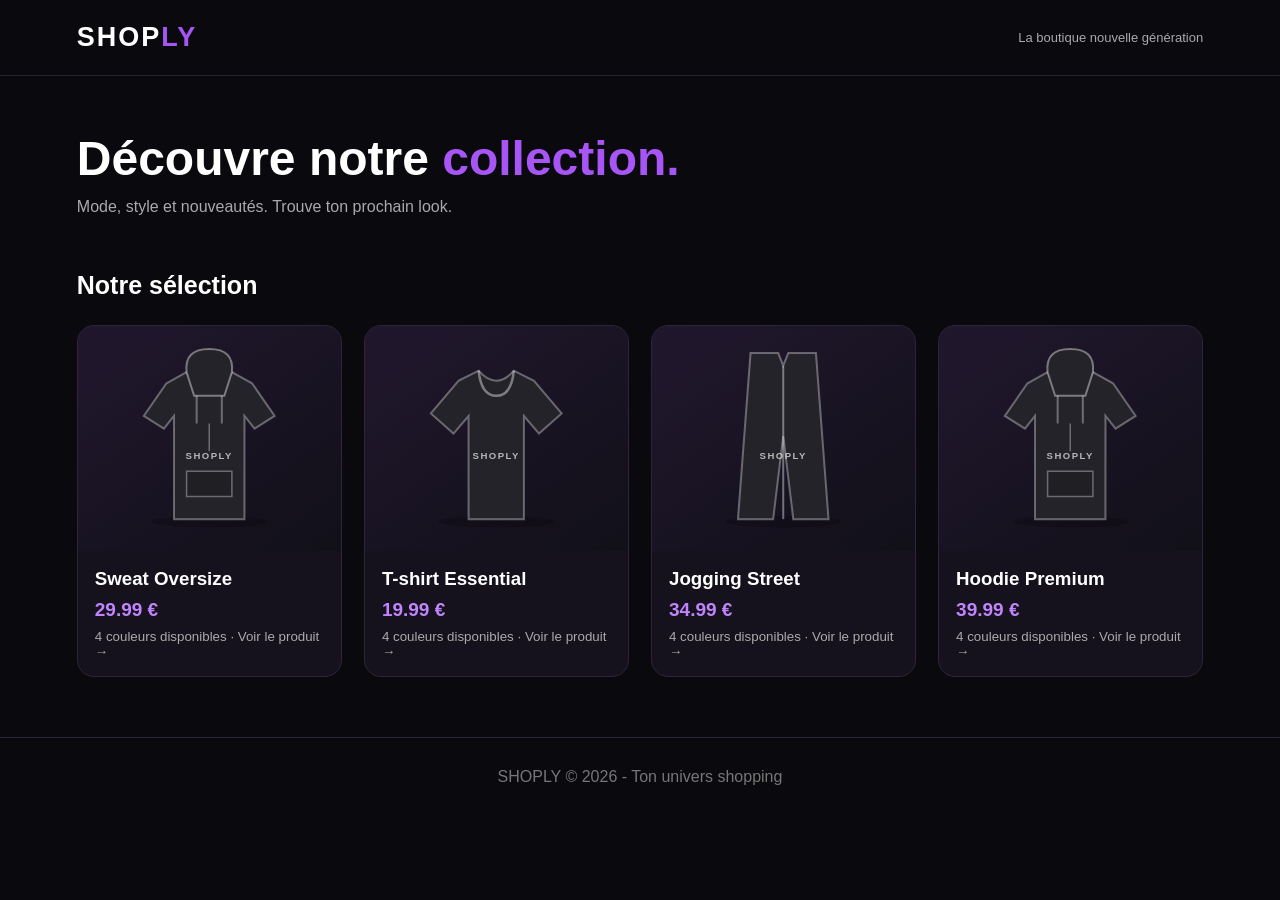
==== index.html @ f730d779 "Update website branding and layout" ====
<!DOCTYPE html>
<html lang="fr">
<head>
<meta charset="UTF-8">
<meta name="viewport" content="width=device-width, initial-scale=1.0">
<title>SHOPLY - Boutique</title>

<style>
*{box-sizing:border-box;margin:0;padding:0}

body{
  background:#09090e;
  color:white;
  font-family:Arial,sans-serif;
}

header{
  padding:22px 6%;
  display:flex;
  justify-content:space-between;
  align-items:center;
  border-bottom:1px solid #292333;
  position:sticky;
  top:0;
  background:#09090eee;
  z-index:5;
}

.logo{
  font-size:27px;
  font-weight:900;
  letter-spacing:2px;
}

.logo span{color:#a855f7}

header p{color:#aaa;font-size:13px}

.hero{
  padding:55px 6% 35px;
}

.hero h1{
  font-size:clamp(30px,5vw,48px);
  margin-bottom:12px;
}

.hero h1 span{color:#a855f7}

.hero p{color:#aaa}

.section{
  padding:20px 6% 60px;
}

.section h2{
  margin-bottom:25px;
  font-size:25px;
}

.products{
  display:grid;
  grid-template-columns:repeat(auto-fit,minmax(210px,1fr));
  gap:22px;
}

.product{
  background:#15121d;
  border:1px solid #30243d;
  border-radius:17px;
  overflow:hidden;
  cursor:pointer;
  transition:.25s;
}

.product:hover{
  transform:translateY(-5px);
  border-color:#a855f7;
}

.product-art{
  height:225px;
  display:flex;
  align-items:center;
  justify-content:center;
  background:linear-gradient(145deg,#21172d,#111019);
}

.product-art svg{
  width:80%;
  height:85%;
}

.product-info{padding:17px}

.product-info h3{margin-bottom:9px}

.price{
  color:#c084fc;
  font-weight:bold;
  font-size:19px;
}

.product-info small{
  display:block;
  color:#aaa;
  margin-top:8px;
}

/* FICHE PRODUIT */

.modal{
  display:none;
  position:fixed;
  inset:0;
  background:#000d;
  z-index:10;
  padding:20px;
  overflow-y:auto;
}

.modal.show{
  display:flex;
  justify-content:center;
  align-items:center;
}

.modal-content{
  background:#15121d;
  border:1px solid #553078;
  border-radius:20px;
  max-width:850px;
  width:100%;
  padding:25px;
  position:relative;
}

.close{
  position:absolute;
  top:15px;
  right:18px;
  background:#30243d;
  color:white;
  border:0;
  border-radius:50%;
  width:36px;
  height:36px;
  font-size:22px;
  cursor:pointer;
}

.details{
  display:grid;
  grid-template-columns:1fr 1fr;
  gap:30px;
  align-items:center;
}

.detail-art{
  min-height:330px;
  display:flex;
  justify-content:center;
  align-items:center;
  background:linear-gradient(145deg,#281b39,#100e16);
  border-radius:15px;
}

.detail-art svg{
  width:90%;
  height:320px;
}

.detail-text h2{
  font-size:28px;
  margin-bottom:12px;
}

.detail-price{
  color:#c084fc;
  font-size:25px;
  font-weight:bold;
  margin:15px 0;
}

.description{
  color:#bbb;
  line-height:1.7;
  font-size:14px;
}

.choice-title{
  margin:23px 0 12px;
  font-weight:bold;
}

.colors{
  display:flex;
  gap:12px;
  flex-wrap:wrap;
}

.color-btn{
  width:36px;
  height:36px;
  border-radius:50%;
  border:3px solid #444;
  cursor:pointer;
}

.color-btn.active{
  outline:2px solid #c084fc;
  outline-offset:3px;
}

.color-name{
  color:#c084fc;
  font-size:13px;
  margin-top:10px;
}

.sizes{
  display:flex;
  gap:9px;
  flex-wrap:wrap;
}

.size-btn{
  padding:10px 15px;
  background:#25202f;
  border:1px solid #494052;
  color:white;
  border-radius:8px;
  cursor:pointer;
}

.size-btn.active{
  background:#7627b6;
  border-color:#c084fc;
}

.add{
  width:100%;
  padding:15px;
  margin-top:25px;
  border:0;
  border-radius:10px;
  background:#9333ea;
  color:white;
  font-weight:bold;
  font-size:15px;
  cursor:pointer;
}

.add:hover{background:#a855f7}

footer{
  text-align:center;
  padding:30px;
  color:#777;
  border-top:1px solid #292333;
}

@media(max-width:650px){
  .details{grid-template-columns:1fr}
  .detail-art{min-height:260px}
  .detail-art svg{height:250px}
  .modal-content{padding:17px}
}
</style>
</head>

<body>

<header>
  <div class="logo">SHOP<span>LY</span></div>
  <p>La boutique nouvelle génération</p>
</header>

<section class="hero">
  <h1>Découvre notre <span>collection.</span></h1>
  <p>Mode, style et nouveautés. Trouve ton prochain look.</p>
</section>

<section class="section">
  <h2>Notre sélection</h2>
  <div class="products" id="products"></div>
</section>

<div class="modal" id="modal" onclick="outsideClose(event)">
  <div class="modal-content">
    <button class="close" onclick="closeProduct()">×</button>

    <div class="details">
      <div class="detail-art" id="detailArt"></div>

      <div class="detail-text">
        <h2 id="detailName"></h2>
        <div class="detail-price" id="detailPrice"></div>
        <p class="description" id="detailDescription"></p>

        <div class="choice-title">Choisis ta couleur</div>
        <div class="colors" id="colorChoices"></div>
        <div class="color-name" id="colorName"></div>

        <div class="choice-title">Choisis ta taille</div>
        <div class="sizes" id="sizeChoices"></div>

        <button class="add" onclick="addToCart()">
          Ajouter au panier
        </button>
        <p id="message" style="color:#c084fc;margin-top:12px;font-size:13px"></p>
      </div>
    </div>
  </div>
</div>

<footer>
  SHOPLY © 2026 - Ton univers shopping
</footer>

<script>
const productsData = [
 {
  id:1,
  name:"Sweat Oversize",
  price:29.99,
  type:"hoodie",
  description:"Un sweat oversize au style streetwear. Matière douce, coupe ample et poche kangourou. Idéal pour un look confortable au quotidien.",
  colors:[
   {name:"Noir",hex:"#242329"},
   {name:"Blanc",hex:"#eee9e5"},
   {name:"Violet",hex:"#8438bd"},
   {name:"Gris",hex:"#85858c"}
  ]
 },
 {
  id:2,
  name:"T-shirt Essential",
  price:19.99,
  type:"shirt",
  description:"Un t-shirt essentiel avec une coupe moderne. Facile à associer avec tes tenues préférées.",
  colors:[
   {name:"Noir",hex:"#242329"},
   {name:"Blanc",hex:"#eee9e5"},
   {name:"Violet",hex:"#8438bd"},
   {name:"Vert",hex:"#4d8060"}
  ]
 },
 {
  id:3,
  name:"Jogging Street",
  price:34.99,
  type:"pants",
  description:"Un jogging confortable avec une coupe moderne. Parfait pour compléter un ensemble streetwear.",
  colors:[
   {name:"Noir",hex:"#242329"},
   {name:"Gris",hex:"#85858c"},
   {name:"Beige",hex:"#c5aa87"},
   {name:"Violet",hex:"#8438bd"}
  ]
 },
 {
  id:4,
  name:"Hoodie Premium",
  price:39.99,
  type:"hoodie",
  description:"Un hoodie premium au design minimaliste. Une pièce polyvalente pour un style moderne.",
  colors:[
   {name:"Noir",hex:"#242329"},
   {name:"Blanc",hex:"#eee9e5"},
   {name:"Bleu",hex:"#405c9c"},
   {name:"Bordeaux",hex:"#792d46"}
  ]
 }
];

let currentProduct = null;
let currentColor = 0;
let currentSize = "";
let cart = [];

function garment(type,color){
 let shape = "";

 if(type==="hoodie"){
  shape = `
   <path d="M115 80 L155 58 Q180 95 200 95 Q220 95 245 58 L285 80 L330 145 L290 170 L270 145 L270 350 L130 350 L130 145 L110 170 L70 145 Z"
   fill="${color}" stroke="#ffffff55" stroke-width="4"/>
   <path d="M155 58 Q150 12 200 12 Q250 12 245 58 L230 105 L170 105 Z"
   fill="${color}" stroke="#ffffff66" stroke-width="4"/>
   <path d="M175 105 L175 160 M225 105 L225 160" stroke="#ffffff55" stroke-width="4"/>
   <path d="M155 255 L245 255 L245 305 L155 305 Z" fill="#00000020" stroke="#ffffff55" stroke-width="3"/>
   <path d="M200 160 L200 215" stroke="#ffffff55" stroke-width="3"/>
  `;
 }else if(type==="shirt"){
  shape = `
   <path d="M125 75 L165 55 Q200 95 235 55 L275 75 L330 140 L285 180 L255 145 L255 350 L145 350 L145 145 L115 180 L70 140 Z"
   fill="${color}" stroke="#ffffff55" stroke-width="4"/>
   <path d="M165 55 Q170 105 200 105 Q230 105 235 55" fill="none" stroke="#ffffff66" stroke-width="5"/>
  `;
 }else{
  shape = `
   <path d="M135 20 L190 20 L200 45 L210 20 L265 20 L290 350 L220 350 L200 185 L180 350 L110 350 Z"
   fill="${color}" stroke="#ffffff55" stroke-width="4"/>
   <path d="M200 45 L200 350" stroke="#ffffff66" stroke-width="4"/>
  `;
 }

 return `
 <svg viewBox="0 0 400 380" xmlns="http://www.w3.org/2000/svg">
  <ellipse cx="200" cy="355" rx="115" ry="12" fill="#00000035"/>
  ${shape}
  <text x="200" y="230" text-anchor="middle"
   fill="#ffffffaa" font-size="19" font-weight="bold"
   letter-spacing="3">SHOPLY</text>
 </svg>`;
}

function renderProducts(){
 const container = document.getElementById("products");

 container.innerHTML = productsData.map(p=>`
  <div class="product" onclick="openProduct(${p.id})">
   <div class="product-art">
    ${garment(p.type,p.colors[0].hex)}
   </div>
   <div class="product-info">
    <h3>${p.name}</h3>
    <div class="price">${p.price.toFixed(2)} €</div>
    <small>${p.colors.length} couleurs disponibles · Voir le produit →</small>
   </div>
  </div>
 `).join("");
}

function openProduct(id){
 currentProduct = productsData.find(p=>p.id===id);
 currentColor = 0;
 currentSize = "";

 document.getElementById("modal").classList.add("show");
 document.getElementById("detailName").textContent=currentProduct.name;
 document.getElementById("detailPrice").textContent=currentProduct.price.toFixed(2)+" €";
 document.getElementById("detailDescription").textContent=currentProduct.description;
 document.getElementById("message").textContent="";

 renderColors();
 renderSizes();
 updateProductImage();
}

function renderColors(){
 const container=document.getElementById("colorChoices");

 container.innerHTML=currentProduct.colors.map((c,i)=>`
  <button
   class="color-btn ${i===currentColor?'active':''}"
   style="background:${c.hex}"
   title="${c.name}"
   aria-label="${c.name}"
   onclick="selectColor(${i})">
  </button>
 `).join("");

 document.getElementById("colorName").textContent=
 "Couleur sélectionnée : "+currentProduct.colors[currentColor].name;
}

function selectColor(index){
 currentColor=index;
 renderColors();
 updateProductImage();
}

function updateProductImage(){
 const color=currentProduct.colors[currentColor];
 document.getElementById("detailArt").innerHTML=
 garment(currentProduct.type,color.hex);
}

function renderSizes(){
 const sizes=["XS","S","M","L","XL"];

 document.getElementById("sizeChoices").innerHTML=
 sizes.map(s=>`
  <button class="size-btn ${currentSize===s?'active':''}"
   onclick="selectSize('${s}')">${s}</button>
 `).join("");
}

function selectSize(size){
 currentSize=size;
 renderSizes();
}

function addToCart(){
 if(!currentSize){
  document.getElementById("message").textContent=
  "Choisis une taille avant de continuer.";
  return;
 }

 const color=currentProduct.colors[currentColor];

 cart.push({
  name:currentProduct.name,
  color:color.name,
  size:currentSize,
  price:currentProduct.price
 });

 document.getElementById("message").textContent=
 "✓ Produit ajouté au panier !";
}

function closeProduct(){
 document.getElementById("modal").classList.remove("show");
}

function outsideClose(event){
 if(event.target.id==="modal") closeProduct();
}

renderProducts();
</script>

</body>
 </html>
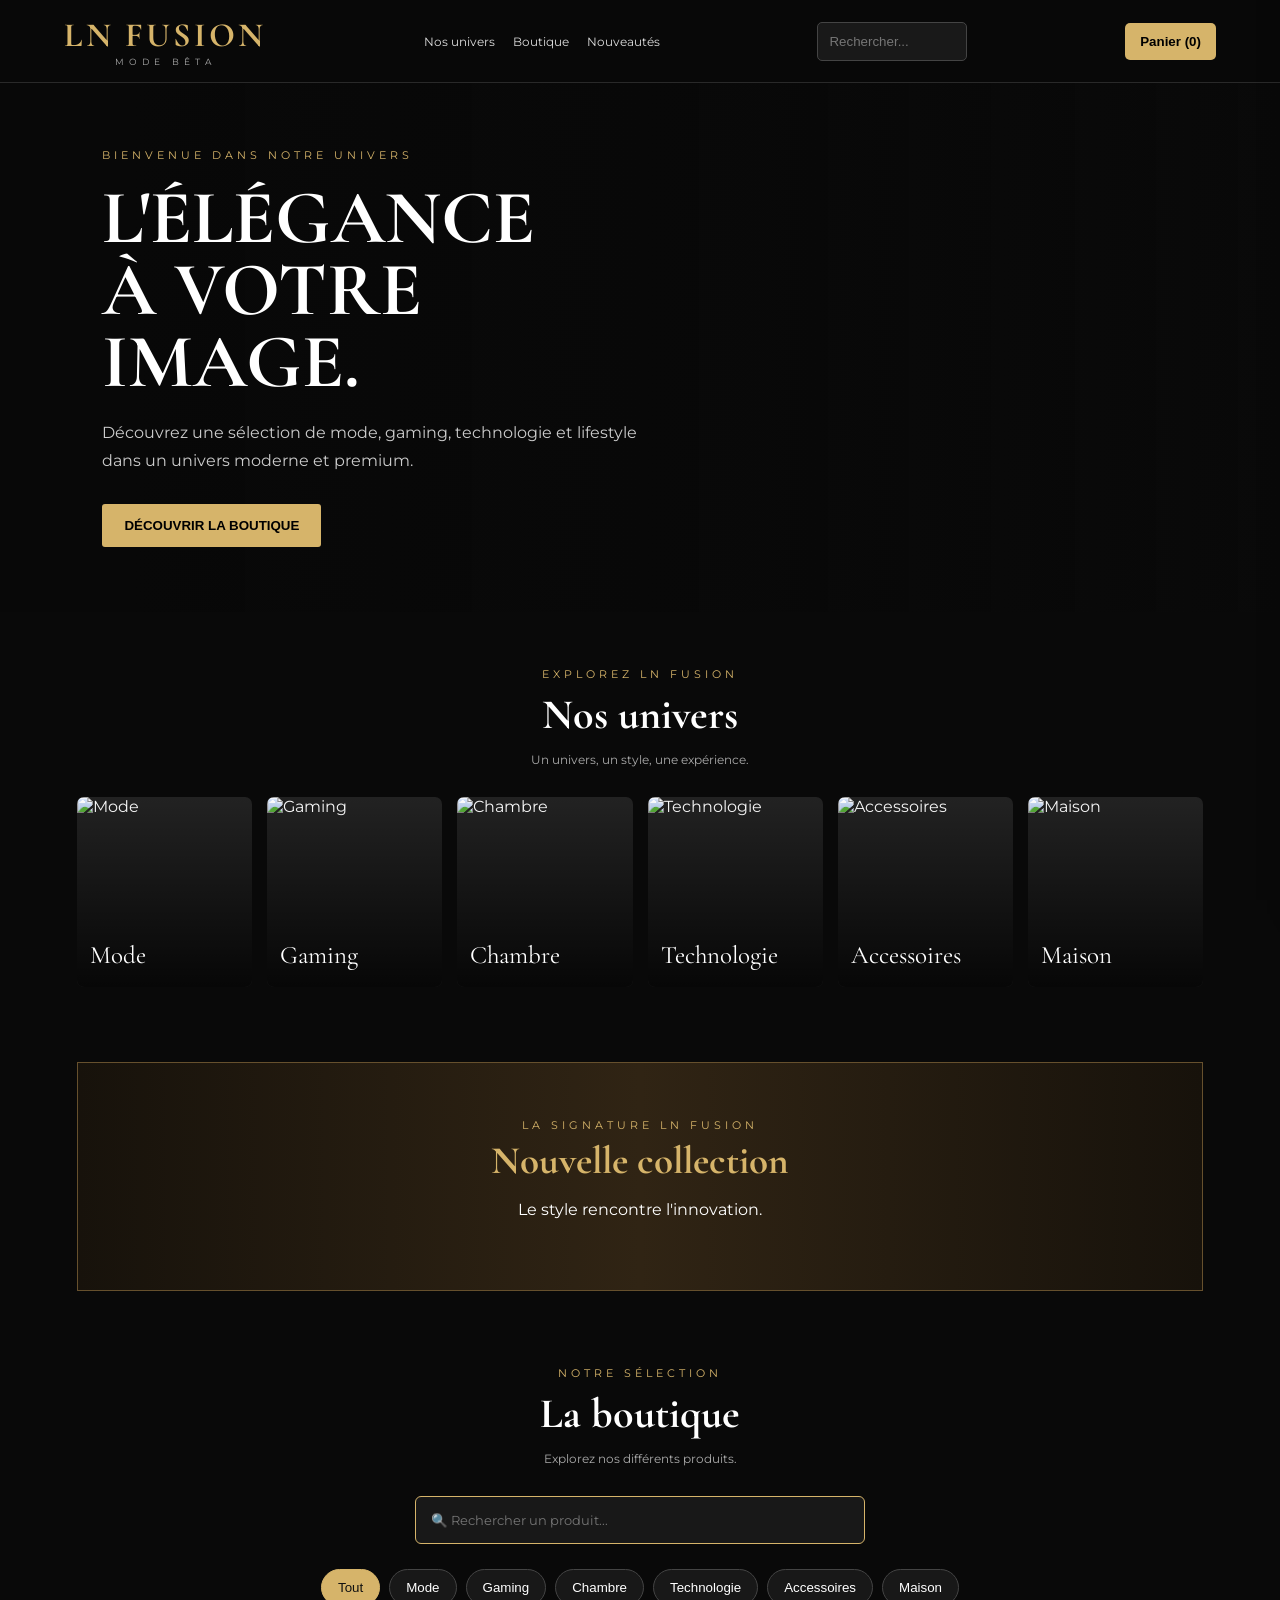
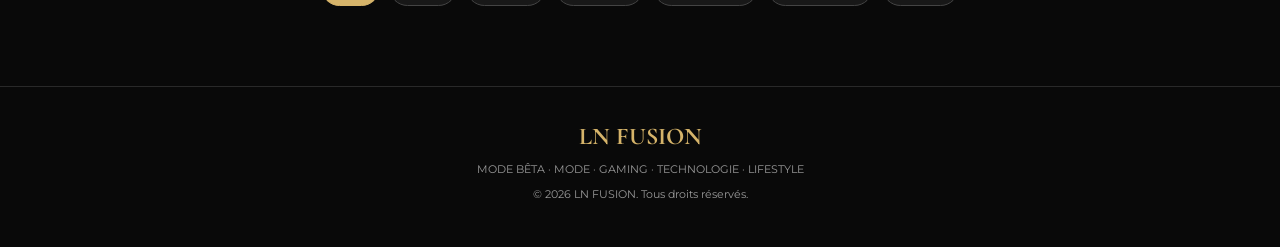
==== commit 46951cba: "Update print statement to say 'Goodbye World'" ====
--- a/index.html
+++ b/index.html
@@ -4,527 +4,330 @@
 <head>
 <meta charset="UTF-8">
 <meta name="viewport" content="width=device-width, initial-scale=1.0">
-<title>SHOPLY - Boutique</title>
+<title>LN FUSION - Boutique Premium | Mode Bêta</title>
+<meta name="description" content="Bienvenue chez LN FUSION : mode, gaming, chambre, technologie, accessoires et maison.">
+<meta name="robots" content="index, follow">
+<meta name="google-site-verification" content="BV1NrTkMnt08DCetxSuEl1_acOVwHcfGlSxnxOlBq-U">
+<link rel="canonical" href="https://lnfusion176.github.io/lnfusion-shop.github.io/">
+<link rel="sitemap" type="application/xml" href="https://lnfusion176.github.io/lnfusion-shop.github.io/sitemap.xml">
+<link href="https://fonts.googleapis.com/css2?family=Cormorant+Garamond:wght@500;600;700&family=Montserrat:wght@400;500;600;700&display=swap" rel="stylesheet">
 
 <style>
-*{box-sizing:border-box;margin:0;padding:0}
-
-body{
-  background:#09090e;
-  color:white;
-  font-family:Arial,sans-serif;
-}
-
-header{
-  padding:22px 6%;
-  display:flex;
-  justify-content:space-between;
-  align-items:center;
-  border-bottom:1px solid #292333;
-  position:sticky;
-  top:0;
-  background:#09090eee;
-  z-index:5;
-}
-
-.logo{
-  font-size:27px;
-  font-weight:900;
-  letter-spacing:2px;
-}
-
-.logo span{color:#a855f7}
-
-header p{color:#aaa;font-size:13px}
-
-.hero{
-  padding:55px 6% 35px;
-}
-
-.hero h1{
-  font-size:clamp(30px,5vw,48px);
-  margin-bottom:12px;
-}
-
-.hero h1 span{color:#a855f7}
-
-.hero p{color:#aaa}
-
-.section{
-  padding:20px 6% 60px;
-}
-
-.section h2{
-  margin-bottom:25px;
-  font-size:25px;
-}
-
-.products{
-  display:grid;
-  grid-template-columns:repeat(auto-fit,minmax(210px,1fr));
-  gap:22px;
-}
-
-.product{
-  background:#15121d;
-  border:1px solid #30243d;
-  border-radius:17px;
-  overflow:hidden;
-  cursor:pointer;
-  transition:.25s;
-}
-
-.product:hover{
-  transform:translateY(-5px);
-  border-color:#a855f7;
-}
-
-.product-art{
-  height:225px;
-  display:flex;
-  align-items:center;
-  justify-content:center;
-  background:linear-gradient(145deg,#21172d,#111019);
-}
-
-.product-art svg{
-  width:80%;
-  height:85%;
-}
-
-.product-info{padding:17px}
-
-.product-info h3{margin-bottom:9px}
-
-.price{
-  color:#c084fc;
-  font-weight:bold;
-  font-size:19px;
-}
-
-.product-info small{
-  display:block;
-  color:#aaa;
-  margin-top:8px;
-}
+:root{--gold:#d6b46a;--bg:#090909;--panel:#151515;--muted:#aaa}
+*{box-sizing:border-box}
+html{scroll-behavior:smooth}
+body{margin:0;background:var(--bg);color:#fff;font-family:Montserrat,Arial,sans-serif}
+header{position:sticky;top:0;z-index:10;background:#090909ed;border-bottom:1px solid #292929;padding:15px 5%;display:flex;align-items:center;justify-content:space-between;gap:15px;flex-wrap:wrap}
+.logo{font-family:'Cormorant Garamond',serif;font-size:34px;font-weight:700;letter-spacing:3px;color:var(--gold)}
+.logo small{display:block;font:9px Montserrat;letter-spacing:5px;color:#aaa;text-align:center}
+nav{display:flex;gap:18px;flex-wrap:wrap}
+nav a{color:#ddd;text-decoration:none;font-size:12px}
+nav a:hover{color:var(--gold)}
+.search-top{background:#191919;border:1px solid #444;color:white;padding:11px;border-radius:5px;width:150px}
+.cart{background:var(--gold);border:0;padding:11px 15px;border-radius:5px;font-weight:bold;cursor:pointer}
+.hero{min-height:410px;display:flex;align-items:center;padding:65px 8%;background:linear-gradient(90deg,#080808 10%,#080808b0 60%,transparent),url('https://images.unsplash.com/photo-1441986300917-64674bd600d8?w=1500') center/cover}
+.hero-content{max-width:550px}
+.eyebrow{color:var(--gold);letter-spacing:4px;font-size:11px}
+h1,h2{font-family:'Cormorant Garamond',serif}
+h1{font-size:clamp(45px,7vw,76px);line-height:.95;margin:20px 0}
+.hero p{color:#ccc;line-height:1.8}
+.gold-btn{background:var(--gold);border:0;padding:14px 22px;font-weight:bold;border-radius:3px;margin-top:12px;cursor:pointer}
+section{padding:55px 6%}
+.section-head{text-align:center;margin-bottom:30px}
+.section-head h2{font-size:42px;margin:8px}
+.section-head p{font-size:12px;color:var(--muted)}
+.universes{display:grid;grid-template-columns:repeat(auto-fit,minmax(155px,1fr));gap:15px}
+.universe{height:190px;position:relative;overflow:hidden;border-radius:7px;text-decoration:none;color:white;background:#222}
+.universe img{width:100%;height:100%;object-fit:cover;transition:.4s}
+.universe:hover img{transform:scale(1.08)}
+.universe:after{content:"";position:absolute;inset:0;background:linear-gradient(transparent,#000c)}
+.universe span{position:absolute;z-index:1;bottom:17px;left:13px;font-family:'Cormorant Garamond';font-size:25px}
+.banner{margin:20px 6%;padding:55px 25px;text-align:center;background:linear-gradient(90deg,#17120b,#302414,#17120b);border:1px solid #66502d}
+.banner h2{font-size:39px;color:var(--gold);margin:5px}
+.filters{display:flex;justify-content:center;gap:9px;flex-wrap:wrap;margin-bottom:25px}
+.filters button{background:#181818;color:white;border:1px solid #444;padding:10px 16px;border-radius:30px;cursor:pointer}
+.filters button.active,.filters button:hover{background:var(--gold);color:#111;border-color:var(--gold)}
+.shop-search{width:100%;max-width:450px;padding:15px;background:#181818;color:white;border:1px solid var(--gold);border-radius:6px;margin:20px auto 25px;display:block;font-family:Montserrat}
+.products{display:grid;grid-template-columns:repeat(auto-fit,minmax(190px,1fr));gap:19px}
+.product{background:var(--panel);border:1px solid #282828;border-radius:7px;overflow:hidden;transition:.2s}
+.product:hover{transform:translateY(-4px);border-color:var(--gold)}
+.product img{width:100%;height:220px;object-fit:cover;background:#222}
+.product-info{padding:14px}
+.product-info small{color:var(--gold);font-size:10px;letter-spacing:1px}
+.product-info h3{font-size:14px;margin:9px 0}
+.price{color:var(--gold);font-weight:bold;font-size:17px}
+.add{width:100%;background:#242424;border:1px solid #555;color:white;padding:11px;margin-top:12px;border-radius:4px;cursor:pointer}
+.add:hover{background:var(--gold);color:#111}
+.mode-product{cursor:pointer}
+.mode-product .product-info:after{content:"Voir le produit et les couleurs →";display:block;color:var(--gold);font-size:11px;margin-top:12px}
+footer{text-align:center;padding:35px 15px;border-top:1px solid #292929;color:#999;font-size:11px}
+footer strong{color:var(--gold);font-family:'Cormorant Garamond';font-size:24px}
+#cart-panel{position:fixed;right:0;top:0;height:100%;width:min(360px,90%);background:#111;z-index:30;padding:25px;box-shadow:0 0 40px #000;transform:translateX(110%);transition:.3s;overflow:auto}
+#cart-panel.open{transform:translateX(0)}
+#cart-panel button{padding:9px;background:var(--gold);border:0;border-radius:4px;cursor:pointer}
+.cart-line{padding:12px 0;border-bottom:1px solid #333;font-size:13px}
 
 /* FICHE PRODUIT */
-
-.modal{
-  display:none;
-  position:fixed;
-  inset:0;
-  background:#000d;
-  z-index:10;
-  padding:20px;
-  overflow-y:auto;
-}
-
-.modal.show{
-  display:flex;
-  justify-content:center;
-  align-items:center;
-}
-
-.modal-content{
-  background:#15121d;
-  border:1px solid #553078;
-  border-radius:20px;
-  max-width:850px;
-  width:100%;
-  padding:25px;
-  position:relative;
-}
-
-.close{
-  position:absolute;
-  top:15px;
-  right:18px;
-  background:#30243d;
-  color:white;
-  border:0;
-  border-radius:50%;
-  width:36px;
-  height:36px;
-  font-size:22px;
-  cursor:pointer;
-}
-
-.details{
-  display:grid;
-  grid-template-columns:1fr 1fr;
-  gap:30px;
-  align-items:center;
-}
-
-.detail-art{
-  min-height:330px;
-  display:flex;
-  justify-content:center;
-  align-items:center;
-  background:linear-gradient(145deg,#281b39,#100e16);
-  border-radius:15px;
-}
-
-.detail-art svg{
-  width:90%;
-  height:320px;
-}
-
-.detail-text h2{
-  font-size:28px;
-  margin-bottom:12px;
-}
-
-.detail-price{
-  color:#c084fc;
-  font-size:25px;
-  font-weight:bold;
-  margin:15px 0;
-}
-
-.description{
-  color:#bbb;
-  line-height:1.7;
-  font-size:14px;
-}
-
-.choice-title{
-  margin:23px 0 12px;
-  font-weight:bold;
-}
-
-.colors{
-  display:flex;
-  gap:12px;
-  flex-wrap:wrap;
-}
-
-.color-btn{
-  width:36px;
-  height:36px;
-  border-radius:50%;
-  border:3px solid #444;
-  cursor:pointer;
-}
-
-.color-btn.active{
-  outline:2px solid #c084fc;
-  outline-offset:3px;
-}
-
-.color-name{
-  color:#c084fc;
-  font-size:13px;
-  margin-top:10px;
-}
-
-.sizes{
-  display:flex;
-  gap:9px;
-  flex-wrap:wrap;
-}
-
-.size-btn{
-  padding:10px 15px;
-  background:#25202f;
-  border:1px solid #494052;
-  color:white;
-  border-radius:8px;
-  cursor:pointer;
-}
-
-.size-btn.active{
-  background:#7627b6;
-  border-color:#c084fc;
-}
-
-.add{
-  width:100%;
-  padding:15px;
-  margin-top:25px;
-  border:0;
-  border-radius:10px;
-  background:#9333ea;
-  color:white;
-  font-weight:bold;
-  font-size:15px;
-  cursor:pointer;
-}
-
-.add:hover{background:#a855f7}
-
-footer{
-  text-align:center;
-  padding:30px;
-  color:#777;
-  border-top:1px solid #292333;
-}
-
+#product-modal{display:none;position:fixed;inset:0;z-index:40;background:#000d;padding:18px;overflow-y:auto;align-items:center;justify-content:center}
+#product-modal.open{display:flex}
+.product-modal-box{position:relative;width:min(900px,100%);background:#111;border:1px solid #66502d;border-radius:10px;padding:25px}
+.modal-close{position:absolute;right:15px;top:12px;background:#292929;color:white;border:1px solid #555;border-radius:50%;width:36px;height:36px;font-size:21px;cursor:pointer}
+.modal-grid{display:grid;grid-template-columns:1fr 1fr;gap:28px;align-items:center}
+.modal-photo{width:100%;height:400px;object-fit:cover;border-radius:8px;background:#222}
+.modal-category{color:var(--gold);font-size:10px;letter-spacing:3px}
+.modal-details h2{font-size:37px}
+.modal-price{color:var(--gold);font-size:23px;font-weight:bold}
+.modal-description{color:#bbb;font-size:13px;line-height:1.8}
+.option-title{font-size:12px;font-weight:bold;margin:22px 0 12px}
+.color-options,.size-options{display:flex;gap:12px;flex-wrap:wrap}
+.color-option{width:35px;height:35px;border-radius:50%;border:2px solid #777;cursor:pointer}
+.color-option.selected{outline:2px solid var(--gold);outline-offset:3px}
+.selected-color,.modal-message{color:var(--gold);font-size:12px;margin-top:10px}
+.size-option{background:#222;color:white;border:1px solid #555;padding:10px 14px;cursor:pointer;border-radius:4px}
+.size-option.selected{background:var(--gold);color:#111}
+.modal-add{width:100%;background:var(--gold);color:#111;border:0;padding:14px;margin-top:22px;font-weight:bold;cursor:pointer}
 @media(max-width:650px){
-  .details{grid-template-columns:1fr}
-  .detail-art{min-height:260px}
-  .detail-art svg{height:250px}
-  .modal-content{padding:17px}
+ header{justify-content:center}
+ .hero{min-height:350px;padding:45px 7%}
+ section{padding:40px 5%}
+ .product img{height:190px}
+ .search-top{width:130px}
+ .modal-grid{grid-template-columns:1fr}
+ .modal-photo{height:270px}
+ .product-modal-box{padding:18px}
 }
 </style>
 </head>
 
 <body>
-
 <header>
-  <div class="logo">SHOP<span>LY</span></div>
-  <p>La boutique nouvelle génération</p>
+ <a href="#" style="text-decoration:none">
+  <div class="logo">LN FUSION<small>MODE BÊTA</small></div>
+ </a>
+ <nav>
+  <a href="#univers">Nos univers</a>
+  <a href="#boutique">Boutique</a>
+  <a href="#nouveautes">Nouveautés</a>
+ </nav>
+ <input class="search-top" id="search-top" placeholder="Rechercher..." aria-label="Rechercher un produit">
+ <button class="cart" onclick="toggleCart()">Panier (<span id="count">0</span>)</button>
 </header>
 
-<section class="hero">
-  <h1>Découvre notre <span>collection.</span></h1>
-  <p>Mode, style et nouveautés. Trouve ton prochain look.</p>
+<div class="hero">
+ <div class="hero-content">
+  <div class="eyebrow">BIENVENUE DANS NOTRE UNIVERS</div>
+  <h1>L'ÉLÉGANCE<br>À VOTRE IMAGE.</h1>
+  <p>Découvrez une sélection de mode, gaming, technologie et lifestyle dans un univers moderne et premium.</p>
+  <button class="gold-btn" onclick="document.getElementById('boutique').scrollIntoView({behavior:'smooth'})">DÉCOUVRIR LA BOUTIQUE</button>
+ </div>
+</div>
+
+<section id="univers">
+ <div class="section-head">
+  <div class="eyebrow">EXPLOREZ LN FUSION</div>
+  <h2>Nos univers</h2>
+  <p>Un univers, un style, une expérience.</p>
+ </div>
+ <div class="universes">
+  <a class="universe" href="#boutique" onclick="setFilter('Mode')"><img src="https://images.unsplash.com/photo-1483985988355-763728e1935b?w=500" alt="Mode"><span>Mode</span></a>
+  <a class="universe" href="#boutique" onclick="setFilter('Gaming')"><img src="https://images.unsplash.com/photo-1593305841991-05c297ba4575?w=500" alt="Gaming"><span>Gaming</span></a>
+  <a class="universe" href="#boutique" onclick="setFilter('Chambre')"><img src="https://images.unsplash.com/photo-1616486338812-3dadae4b4ace?w=500" alt="Chambre"><span>Chambre</span></a>
+  <a class="universe" href="#boutique" onclick="setFilter('Technologie')"><img src="https://images.unsplash.com/photo-1498049794561-7780e7231661?w=500" alt="Technologie"><span>Technologie</span></a>
+  <a class="universe" href="#boutique" onclick="setFilter('Accessoires')"><img src="https://images.unsplash.com/photo-1523275335684-37898b6baf30?w=500" alt="Accessoires"><span>Accessoires</span></a>
+  <a class="universe" href="#boutique" onclick="setFilter('Maison')"><img src="https://images.unsplash.com/photo-1600210492486-724fe5c67fb0?w=500" alt="Maison"><span>Maison</span></a>
+ </div>
 </section>
 
-<section class="section">
-  <h2>Notre sélection</h2>
-  <div class="products" id="products"></div>
+<div class="banner" id="nouveautes">
+ <div class="eyebrow">LA SIGNATURE LN FUSION</div>
+ <h2>Nouvelle collection</h2>
+ <p>Le style rencontre l'innovation.</p>
+</div>
+
+<section id="boutique">
+ <div class="section-head">
+  <div class="eyebrow">NOTRE SÉLECTION</div>
+  <h2>La boutique</h2>
+  <p>Explorez nos différents produits.</p>
+ </div>
+ <input class="shop-search" id="search-shop" type="search" placeholder="🔍 Rechercher un produit..." aria-label="Rechercher dans la boutique">
+ <div class="filters" id="filters">
+  <button class="active" onclick="setFilter('Tous',this)">Tout</button>
+  <button onclick="setFilter('Mode',this)">Mode</button>
+  <button onclick="setFilter('Gaming',this)">Gaming</button>
+  <button onclick="setFilter('Chambre',this)">Chambre</button>
+  <button onclick="setFilter('Technologie',this)">Technologie</button>
+  <button onclick="setFilter('Accessoires',this)">Accessoires</button>
+  <button onclick="setFilter('Maison',this)">Maison</button>
+ </div>
+ <div class="products" id="products"></div>
 </section>
 
-<div class="modal" id="modal" onclick="outsideClose(event)">
-  <div class="modal-content">
-    <button class="close" onclick="closeProduct()">×</button>
-
-    <div class="details">
-      <div class="detail-art" id="detailArt"></div>
-
-      <div class="detail-text">
-        <h2 id="detailName"></h2>
-        <div class="detail-price" id="detailPrice"></div>
-        <p class="description" id="detailDescription"></p>
-
-        <div class="choice-title">Choisis ta couleur</div>
-        <div class="colors" id="colorChoices"></div>
-        <div class="color-name" id="colorName"></div>
-
-        <div class="choice-title">Choisis ta taille</div>
-        <div class="sizes" id="sizeChoices"></div>
-
-        <button class="add" onclick="addToCart()">
-          Ajouter au panier
-        </button>
-        <p id="message" style="color:#c084fc;margin-top:12px;font-size:13px"></p>
-      </div>
-    </div>
-  </div>
-</div>
-
-<footer>
-  SHOPLY © 2026 - Ton univers shopping
-</footer>
-
-<script>
-const productsData = [
- {
-  id:1,
-  name:"Sweat Oversize",
-  price:29.99,
-  type:"hoodie",
-  description:"Un sweat oversize au style streetwear. Matière douce, coupe ample et poche kangourou. Idéal pour un look confortable au quotidien.",
-  colors:[
-   {name:"Noir",hex:"#242329"},
-   {name:"Blanc",hex:"#eee9e5"},
-   {name:"Violet",hex:"#8438bd"},
-   {name:"Gris",hex:"#85858c"}
-  ]
- },
- {
-  id:2,
-  name:"T-shirt Essential",
-  price:19.99,
-  type:"shirt",
-  description:"Un t-shirt essentiel avec une coupe moderne. Facile à associer avec tes tenues préférées.",
-  colors:[
-   {name:"Noir",hex:"#242329"},
-   {name:"Blanc",hex:"#eee9e5"},
-   {name:"Violet",hex:"#8438bd"},
-   {name:"Vert",hex:"#4d8060"}
-  ]
- },
- {
-  id:3,
-  name:"Jogging Street",
-  price:34.99,
-  type:"pants",
-  description:"Un jogging confortable avec une coupe moderne. Parfait pour compléter un ensemble streetwear.",
-  colors:[
-   {name:"Noir",hex:"#242329"},
-   {name:"Gris",hex:"#85858c"},
-   {name:"Beige",hex:"#c5aa87"},
-   {name:"Violet",hex:"#8438bd"}
-  ]
- },
- {
-  id:4,
-  name:"Hoodie Premium",
-  price:39.99,
-  type:"hoodie",
-  description:"Un hoodie premium au design minimaliste. Une pièce polyvalente pour un style moderne.",
-  colors:[
-   {name:"Noir",hex:"#242329"},
-   {name:"Blanc",hex:"#eee9e5"},
-   {name:"Bleu",hex:"#405c9c"},
-   {name:"Bordeaux",hex:"#792d46"}
-  ]
- }
-];
-
-let currentProduct = null;
-let currentColor = 0;
-let currentSize = "";
-let cart = [];
-
-function garment(type,color){
- let shape = "";
-
- if(type==="hoodie"){
-  shape = `
-   <path d="M115 80 L155 58 Q180 95 200 95 Q220 95 245 58 L285 80 L330 145 L290 170 L270 145 L270 350 L130 350 L130 145 L110 170 L70 145 Z"
-   fill="${color}" stroke="#ffffff55" stroke-width="4"/>
-   <path d="M155 58 Q150 12 200 12 Q250 12 245 58 L230 105 L170 105 Z"
-   fill="${color}" stroke="#ffffff66" stroke-width="4"/>
-   <path d="M175 105 L175 160 M225 105 L225 160" stroke="#ffffff55" stroke-width="4"/>
-   <path d="M155 255 L245 255 L245 305 L155 305 Z" fill="#00000020" stroke="#ffffff55" stroke-width="3"/>
-   <path d="M200 160 L200 215" stroke="#ffffff55" stroke-width="3"/>
-  `;
- }else if(type==="shirt"){
-  shape = `
-   <path d="M125 75 L165 55 Q200 95 235 55 L275 75 L330 140 L285 180 L255 145 L255 350 L145 350 L145 145 L115 180 L70 140 Z"
-   fill="${color}" stroke="#ffffff55" stroke-width="4"/>
-   <path d="M165 55 Q170 105 200 105 Q230 105 235 55" fill="none" stroke="#ffffff66" stroke-width="5"/>
-  `;
- }else{
-  shape = `
-   <path d="M135 20 L190 20 L200 45 L210 20 L265 20 L290 350 L220 350 L200 185 L180 350 L110 350 Z"
-   fill="${color}" stroke="#ffffff55" stroke-width="4"/>
-   <path d="M200 45 L200 350" stroke="#ffffff66" stroke-width="4"/>
-  `;
- }
-
- return `
- <svg viewBox="0 0 400 380" xmlns="http://www.w3.org/2000/svg">
-  <ellipse cx="200" cy="355" rx="115" ry="12" fill="#00000035"/>
-  ${shape}
-  <text x="200" y="230" text-anchor="middle"
-   fill="#ffffffaa" font-size="19" font-weight="bold"
-   letter-spacing="3">SHOPLY</text>
- </svg>`;
-}
-
-function renderProducts(){
- const container = document.getElementById("products");
-
- container.innerHTML = productsData.map(p=>`
-  <div class="product" onclick="openProduct(${p.id})">
-   <div class="product-art">
-    ${garment(p.type,p.colors[0].hex)}
-   </div>
-   <div class="product-info">
-    <h3>${p.name}</h3>
-    <div class="price">${p.price.toFixed(2)} €</div>
-    <small>${p.colors.length} couleurs disponibles · Voir le produit →</small>
+<!-- FENÊTRE FICHE VÊTEMENT -->
+<div id="product-modal" onclick="closeProductOutside(event)">
+ <div class="product-modal-box">
+  <button class="modal-close" onclick="closeProduct()">×</button>
+  <div class="modal-grid">
+   <div><img class="modal-photo" id="modal-photo" src="" alt="Vêtement"></div>
+   <div class="modal-details">
+    <div class="modal-category">COLLECTION LN FUSION</div>
+    <h2 id="modal-name"></h2>
+    <div class="modal-price" id="modal-price"></div>
+    <p class="modal-description" id="modal-description"></p>
+    <div class="option-title">CHOISIR UNE COULEUR</div>
+    <div class="color-options" id="color-options"></div>
+    <div class="selected-color" id="selected-color"></div>
+    <div class="option-title">CHOISIR UNE TAILLE</div>
+    <div class="size-options" id="size-options"></div>
+    <button class="modal-add" onclick="addClothingToCart()">AJOUTER AU PANIER</button>
+    <div class="modal-message" id="modal-message"></div>
    </div>
   </div>
- `).join("");
-}
-
-function openProduct(id){
- currentProduct = productsData.find(p=>p.id===id);
- currentColor = 0;
- currentSize = "";
-
- document.getElementById("modal").classList.add("show");
- document.getElementById("detailName").textContent=currentProduct.name;
- document.getElementById("detailPrice").textContent=currentProduct.price.toFixed(2)+" €";
- document.getElementById("detailDescription").textContent=currentProduct.description;
- document.getElementById("message").textContent="";
-
- renderColors();
- renderSizes();
- updateProductImage();
-}
-
-function renderColors(){
- const container=document.getElementById("colorChoices");
-
- container.innerHTML=currentProduct.colors.map((c,i)=>`
-  <button
-   class="color-btn ${i===currentColor?'active':''}"
-   style="background:${c.hex}"
-   title="${c.name}"
-   aria-label="${c.name}"
-   onclick="selectColor(${i})">
-  </button>
- `).join("");
-
- document.getElementById("colorName").textContent=
- "Couleur sélectionnée : "+currentProduct.colors[currentColor].name;
-}
-
-function selectColor(index){
- currentColor=index;
- renderColors();
- updateProductImage();
-}
-
-function updateProductImage(){
- const color=currentProduct.colors[currentColor];
- document.getElementById("detailArt").innerHTML=
- garment(currentProduct.type,color.hex);
-}
-
-function renderSizes(){
- const sizes=["XS","S","M","L","XL"];
-
- document.getElementById("sizeChoices").innerHTML=
- sizes.map(s=>`
-  <button class="size-btn ${currentSize===s?'active':''}"
-   onclick="selectSize('${s}')">${s}</button>
- `).join("");
-}
-
-function selectSize(size){
- currentSize=size;
- renderSizes();
-}
-
-function addToCart(){
- if(!currentSize){
-  document.getElementById("message").textContent=
-  "Choisis une taille avant de continuer.";
-  return;
- }
-
- const color=currentProduct.colors[currentColor];
-
- cart.push({
-  name:currentProduct.name,
-  color:color.name,
-  size:currentSize,
-  price:currentProduct.price
+ </div>
+</div>
+
+<div id="cart-panel">
+ <button onclick="toggleCart()">Fermer ✕</button>
+ <h2>Mon panier</h2>
+ <div id="cart-items"></div>
+ <h3>Total : <span id="total">0,00</span> €</h3>
+ <p style="font-size:11px;color:#aaa">Boutique de démonstration : aucune commande ni aucun paiement réel.</p>
+</div>
+
+<footer>
+ <strong>LN FUSION</strong>
+ <p>MODE BÊTA · MODE · GAMING · TECHNOLOGIE · LIFESTYLE</p>
+ <p>© 2026 LN FUSION. Tous droits réservés.</p>
+</footer>
+
+<script>
+const products=[
+["T-shirt LN Fusion","Mode",24.90,"https://images.unsplash.com/photo-1521572163474-6864f9cf17ab?w=600"],
+["Sweat LN Fusion","Mode",44.90,"https://images.unsplash.com/photo-1556821840-3a63f95609a7?w=600"],
+["Veste urbaine","Mode",59.90,"https://images.unsplash.com/photo-1551028719-00167b16eac5?w=600"],
+["Sneakers Street","Mode",69.90,"https://images.unsplash.com/photo-1542291026-7eec264c27ff?w=600"],
+["Hoodie Premium","Mode",49.90,"https://images.unsplash.com/photo-1578681994506-b8f463449011?w=600"],
+["Casquette Fusion","Mode",19.90,"https://images.unsplash.com/photo-1588850561407-ed78c282e89b?w=600"],
+["Pantalon cargo","Mode",39.90,"https://images.unsplash.com/photo-1517438476312-10d79c077509?w=600"],
+["Chemise élégante","Mode",34.90,"https://images.unsplash.com/photo-1598033129183-c4f50c736f10?w=600"],
+["Setup Gaming","Gaming",399,"https://images.unsplash.com/photo-1593305841991-05c297ba4575?w=600"],
+["Clavier mécanique","Gaming",79.90,"https://images.unsplash.com/photo-1587829741301-dc798b83add3?w=600"],
+["Casque gaming","Gaming",59.90,"https://images.unsplash.com/photo-1599669454699-248893623440?w=600"],
+["Manette gaming","Gaming",49.90,"https://images.unsplash.com/photo-1600080972464-8e5f35f63d08?w=600"],
+["Souris gaming","Gaming",34.90,"https://images.unsplash.com/photo-1527814050087-3793815479db?w=600"],
+["Fauteuil gaming","Gaming",189,"https://images.unsplash.com/photo-1598550476439-6847785fcea6?w=600"],
+["Tapis gaming","Gaming",19.90,"https://images.unsplash.com/photo-1612287230202-1ff1d85d1bdf?w=600"],
+["Lampe ambiance","Chambre",29.90,"https://images.unsplash.com/photo-1507473885765-e6ed057f782c?w=600"],
+["Lit moderne","Chambre",499,"https://images.unsplash.com/photo-1505693416388-ac5ce068fe85?w=600"],
+["Décoration murale","Chambre",24.90,"https://images.unsplash.com/photo-1494438639946-1ebd1d20bf85?w=600"],
+["Bureau design","Chambre",159,"https://images.unsplash.com/photo-1497366754035-f200968a6e72?w=600"],
+["Lampe de chevet","Chambre",34.90,"https://images.unsplash.com/photo-1513506003901-1e6a229e2d15?w=600"],
+["Écran HD","Technologie",179,"https://images.unsplash.com/photo-1527443224154-c4a3942d3acf?w=600"],
+["Écouteurs sans fil","Technologie",49.90,"https://images.unsplash.com/photo-1606220945770-b5b6c2c55bf1?w=600"],
+["Tablette","Technologie",229,"https://images.unsplash.com/photo-1544244015-0df4b3ffc6b0?w=600"],
+["Appareil photo","Technologie",299,"https://images.unsplash.com/photo-1516035069371-29a1b244cc32?w=600"],
+["Enceinte Bluetooth","Technologie",39.90,"https://images.unsplash.com/photo-1608043152269-423dbba4e7e1?w=600"],
+["Montre élégante","Accessoires",79.90,"https://images.unsplash.com/photo-1523275335684-37898b6baf30?w=600"],
+["Sac urbain","Accessoires",39.90,"https://images.unsplash.com/photo-1553062407-98eeb64c6a62?w=600"],
+["Lunettes tendance","Accessoires",24.90,"https://images.unsplash.com/photo-1511499767150-a48a237f0083?w=600"],
+["Portefeuille","Accessoires",29.90,"https://images.unsplash.com/photo-1627123424574-724758594e93?w=600"],
+["Sac à dos","Accessoires",44.90,"https://images.unsplash.com/photo-1622560480654-d96214fdc887?w=600"],
+["Canapé moderne","Maison",599,"https://images.unsplash.com/photo-1555041469-a586c61ea9bc?w=600"],
+["Chaise design","Maison",89.90,"https://images.unsplash.com/photo-1503602642458-232111445657?w=600"],
+["Vase décoratif","Maison",19.90,"https://images.unsplash.com/photo-1578500494198-246f612d3b3d?w=600"],
+["Table basse","Maison",129,"https://images.unsplash.com/photo-1499933374294-4584851497cc?w=600"],
+["Miroir design","Maison",59.90,"https://images.unsplash.com/photo-1618221195710-dd6b41faaea6?w=600"]
+];
+
+const clothingDetails={
+"T-shirt LN Fusion":{
+ description:"Un t-shirt au style minimaliste signé LN FUSION. Sa coupe confortable et son design facile à associer en font une pièce idéale pour les tenues du quotidien.",
+ colors:[["Noir","#242424","brightness(.58) grayscale(.8)"],["Blanc","#eee","brightness(1.35) grayscale(.8)"],["Violet","#8438bd","hue-rotate(245deg) saturate(1.35)"],["Gris","#858585","grayscale(1)"]]
+},
+"Sweat LN Fusion":{
+ description:"Un sweat confortable au style streetwear avec une silhouette décontractée.",
+ colors:[["Noir","#242424","brightness(.58) grayscale(.8)"],["Blanc","#eee","brightness(1.35) grayscale(.8)"],["Violet","#8438bd","hue-rotate(245deg) saturate(1.35)"],["Gris","#858585","grayscale(1)"]]
+},
+"Veste urbaine":{
+ description:"Une veste urbaine polyvalente pour compléter un look moderne.",
+ colors:[["Noir","#242424","brightness(.58) grayscale(.8)"],["Beige","#c7ad87","sepia(.55)"],["Kaki","#68734c","hue-rotate(45deg)"],["Gris","#858585","grayscale(1)"]]
+},
+"Sneakers Street":{
+ description:"Des sneakers streetwear pour compléter une tenue décontractée.",
+ colors:[["Noir","#242424","brightness(.58) grayscale(.8)"],["Blanc","#eee","brightness(1.35) grayscale(.8)"],["Violet","#8438bd","hue-rotate(245deg)"],["Rouge","#b52b35","hue-rotate(320deg)"]]
+},
+"Hoodie Premium":{
+ description:"Un hoodie premium au design moderne et minimaliste.",
+ colors:[["Noir","#242424","brightness(.58) grayscale(.8)"],["Blanc","#eee","brightness(1.35) grayscale(.8)"],["Violet","#8438bd","hue-rotate(245deg)"],["Gris","#858585","grayscale(1)"]]
+},
+"Casquette Fusion":{
+ description:"Une casquette urbaine pour apporter une touche finale à ta tenue.",
+ colors:[["Noir","#242424","brightness(.58) grayscale(.8)"],["Blanc","#eee","brightness(1.35) grayscale(.8)"],["Violet","#8438bd","hue-rotate(245deg)"],["Bleu marine","#263b68","hue-rotate(185deg)"]]
+},
+"Pantalon cargo":{
+ description:"Un pantalon cargo au style streetwear et à la coupe décontractée.",
+ colors:[["Noir","#242424","brightness(.58) grayscale(.8)"],["Beige","#c7ad87","sepia(.55)"],["Kaki","#68734c","hue-rotate(45deg)"],["Gris","#858585","grayscale(1)"]]
+},
+"Chemise élégante":{
+ description:"Une chemise polyvalente pour composer une tenue élégante ou décontractée.",
+ colors:[["Blanc","#eee","brightness(1.35) grayscale(.8)"],["Noir","#242424","brightness(.58) grayscale(.8)"],["Bleu ciel","#779ac4","hue-rotate(185deg)"],["Beige","#c7ad87","sepia(.55)"]]
+}
+};
+
+let filter='Tous';
+let cart=[];
+let activeClothing=null;
+let selectedColor=0;
+let selectedSize='';
+
+const money=n=>n.toFixed(2).replace('.',',');
+
+function render(){
+ const query=document.getElementById('search-shop').value.trim().toLowerCase();
+ const list=products.map((p,index)=>({p,index})).filter(({p})=>
+  (filter==='Tous'||p[1]===filter)&&p[0].toLowerCase().includes(query)
+ );
+ document.getElementById('products').innerHTML=list.map(({p,index})=>{
+  const isClothing=p[1]==='Mode';
+  return `
+  <article class="product ${isClothing?'mode-product':''}"
+   ${isClothing?`onclick="openProduct(${index})"`:''}>
+   <img src="${p[3]}" alt="${p[0]}" loading="lazy">
+   <div class="product-info">
+    <small>${p[1].toUpperCase()}</small>
+    <h3>${p[0]}</h3>
+    <div class="price">${money(p[2])} €</div>
+    ${isClothing?'':`<button class="add" onclick="addToCart('${p[0]}')">Ajouter au panier</button>`}
+   </div>
+  </article>`;
+ }).join('')||'<p>Aucun produit trouvé.</p>';
+}
+
+function setFilter(value,button){
+ filter=value;
+ document.querySelectorAll('.filters button').forEach(b=>{
+  b.classList.toggle('active',b.textContent.trim()===(value==='Tous'?'Tout':value));
  });
-
- document.getElementById("message").textContent=
- "✓ Produit ajouté au panier !";
-}
-
-function closeProduct(){
- document.getElementById("modal").classList.remove("show");
-}
-
-function outsideClose(event){
- if(event.target.id==="modal") closeProduct();
-}
-
-renderProducts();
-</script>
-
-</body>
- </html>
- 
+ document.getElementById('search-shop').value='';
+ render();
+}
+
+function openProduct(index){
+ activeClothing=products[index];
+ selectedColor=0;
+ selectedSize='';
+ const d=clothingDetails[activeClothing[0]];
+ if(!d)return;
+ document.getElementById('modal-name').textContent=activeClothing[0];
+ document.getElementById('modal-price').textContent=money(activeClothing[2])+' €';
+ document.getElementById('modal-description').textContent=d.description;
+ document.getElementById('modal-message').textContent='';
+ document.getElementById('product-modal').classList.add('open');
+ renderClothingOptions();
+ updateClothingPhoto();
+}
+
+function renderClothingOptions(){
+ const d=clothingDetails[activeClothing[0]];
+ document.getElementById('color-options').innerHTML=d.colors.map((c,i)=>`
+ <button class="color-option ${i===selectedColor?'sele
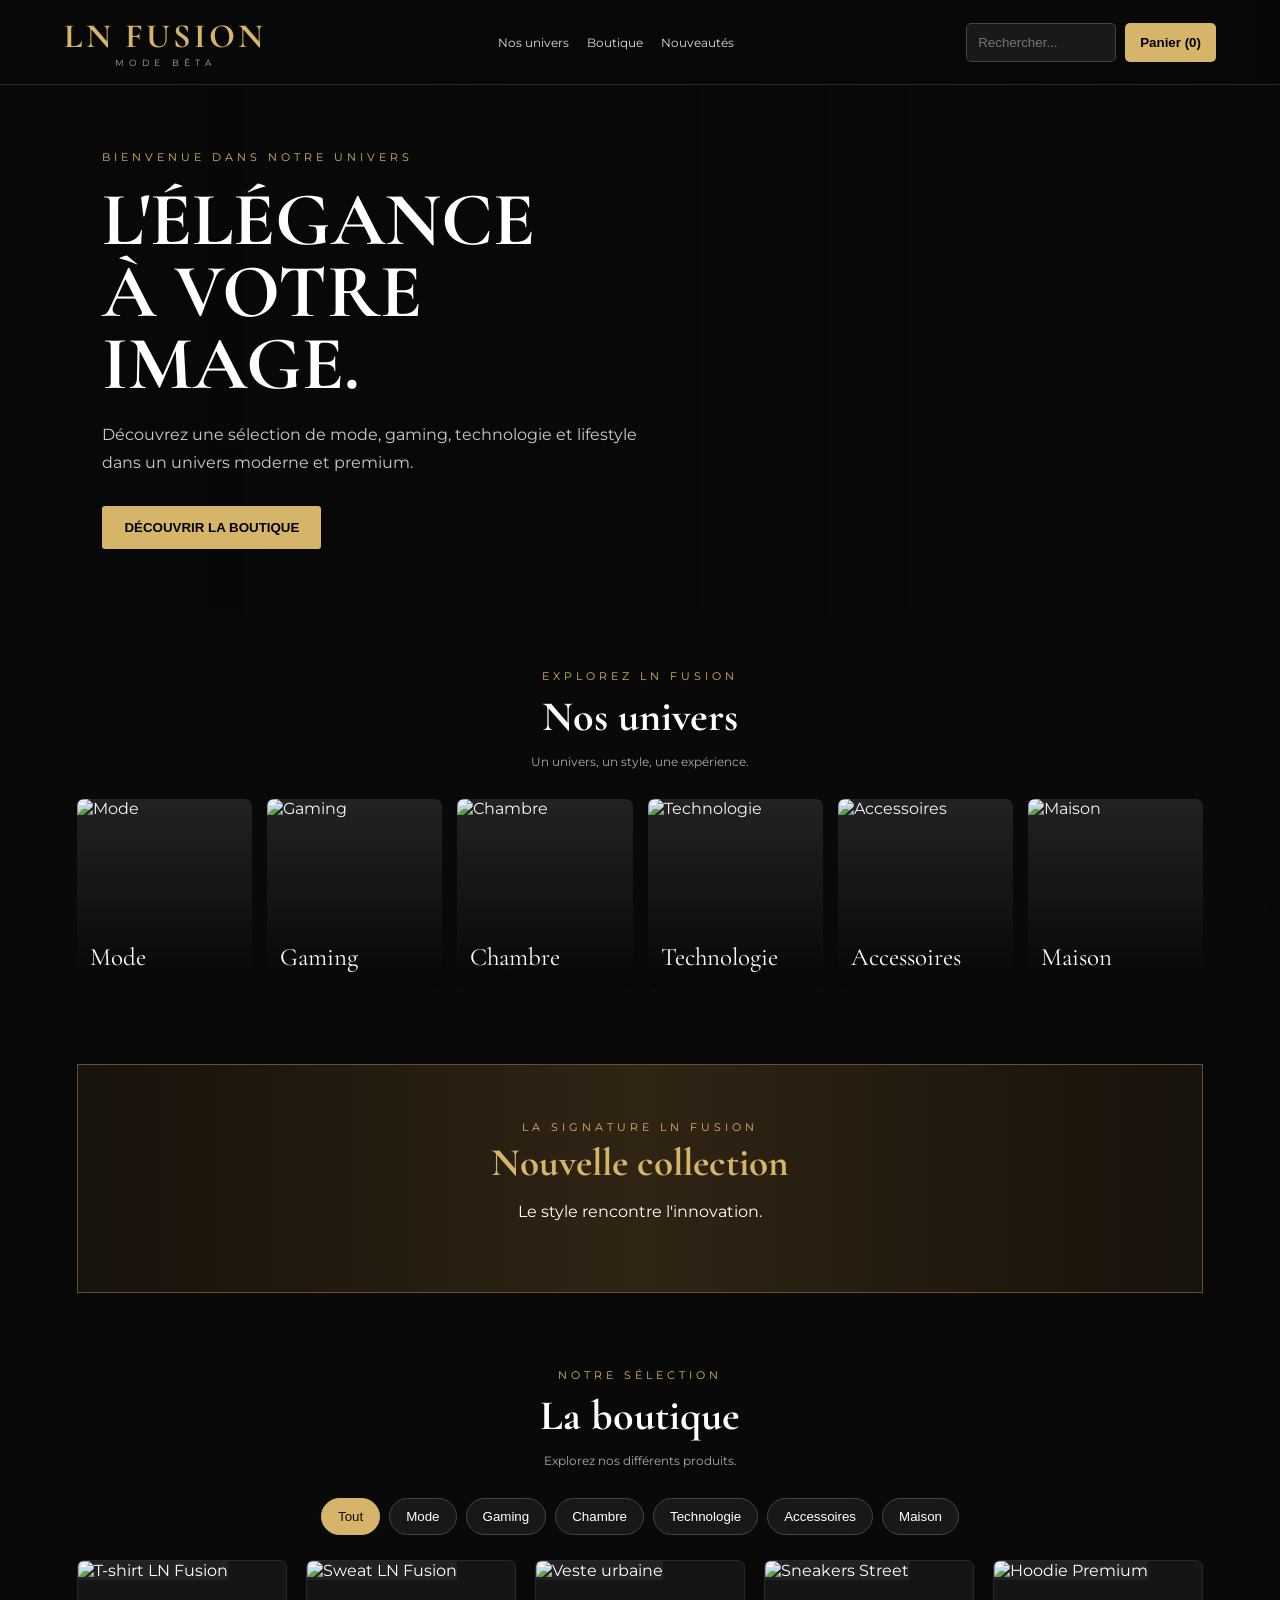
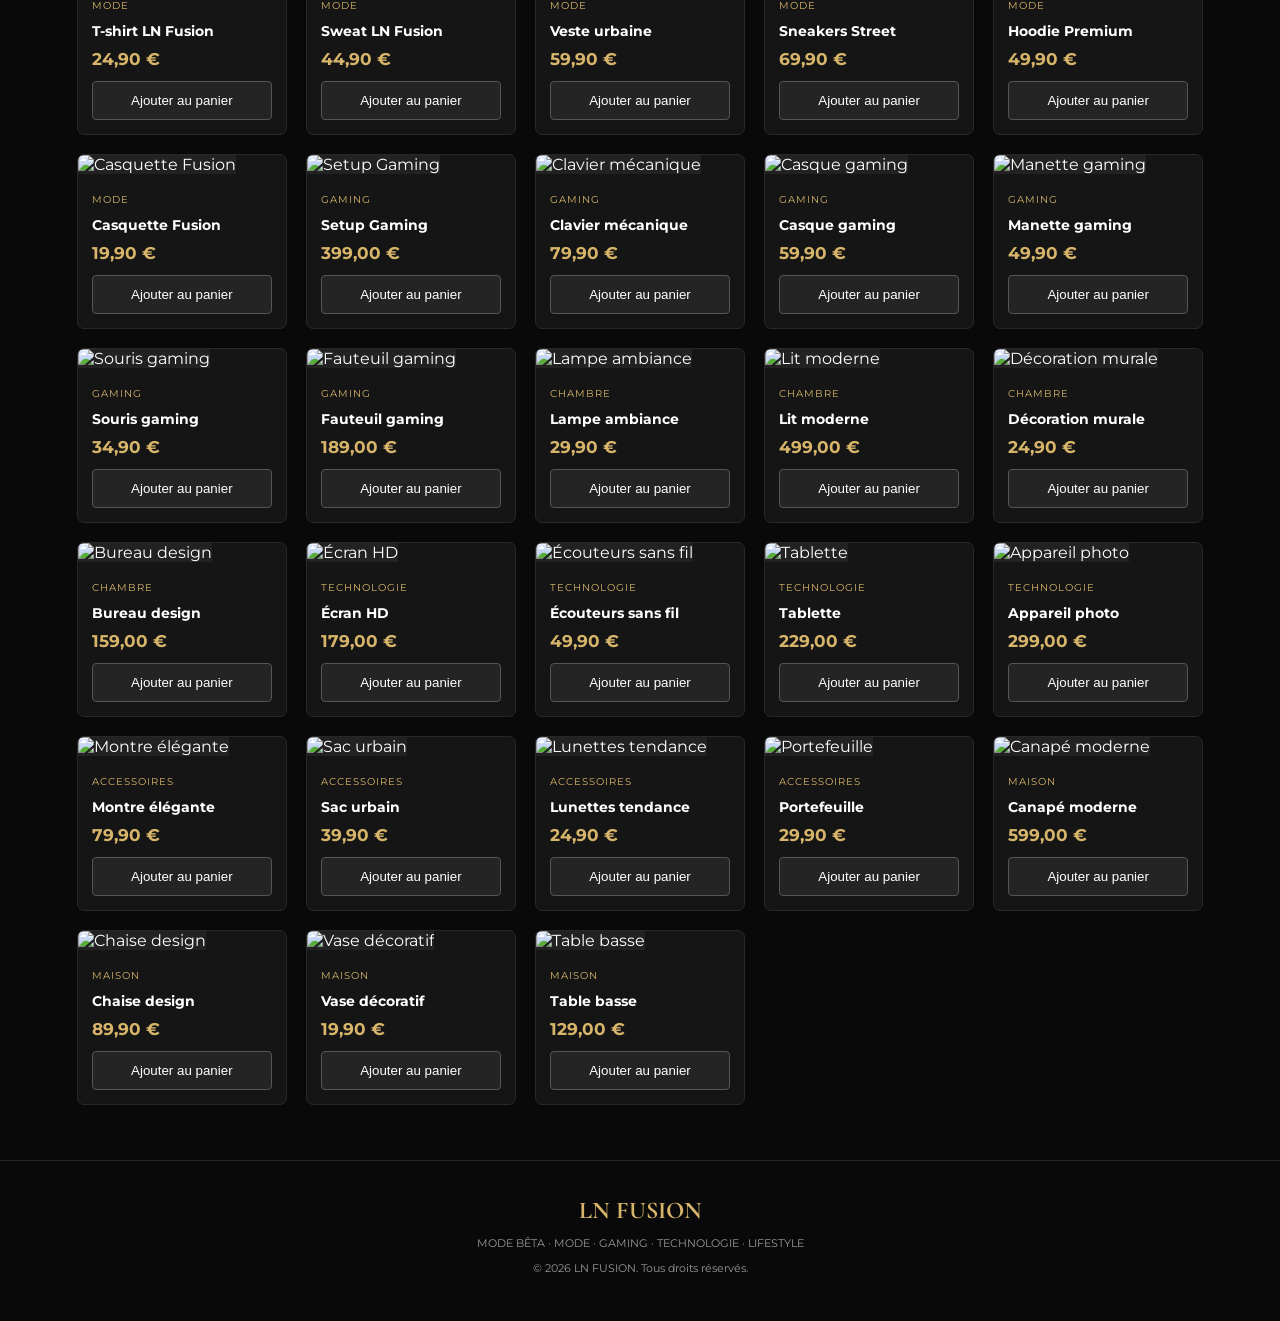
==== commit 0d840021: "Improve SEO and update header layout Updated the title and meta description for improved SEO. Adjust" ====
--- a/index.html
+++ b/index.html
@@ -4,34 +4,33 @@
 <head>
 <meta charset="UTF-8">
 <meta name="viewport" content="width=device-width, initial-scale=1.0">
-<title>LN FUSION - Boutique Premium | Mode Bêta</title>
-<meta name="description" content="Bienvenue chez LN FUSION : mode, gaming, chambre, technologie, accessoires et maison.">
+<title>LN FUSION - Mode Bêta | Boutique Premium</title>
+<meta name="description" content="Découvrez LN FUSION : mode, gaming, chambre, technologie, accessoires et lifestyle.">
 <meta name="robots" content="index, follow">
 <meta name="google-site-verification" content="BV1NrTkMnt08DCetxSuEl1_acOVwHcfGlSxnxOlBq-U">
 <link rel="canonical" href="https://lnfusion176.github.io/lnfusion-shop.github.io/">
-<link rel="sitemap" type="application/xml" href="https://lnfusion176.github.io/lnfusion-shop.github.io/sitemap.xml">
 <link href="https://fonts.googleapis.com/css2?family=Cormorant+Garamond:wght@500;600;700&family=Montserrat:wght@400;500;600;700&display=swap" rel="stylesheet">
-
 <style>
 :root{--gold:#d6b46a;--bg:#090909;--panel:#151515;--muted:#aaa}
 *{box-sizing:border-box}
-html{scroll-behavior:smooth}
 body{margin:0;background:var(--bg);color:#fff;font-family:Montserrat,Arial,sans-serif}
-header{position:sticky;top:0;z-index:10;background:#090909ed;border-bottom:1px solid #292929;padding:15px 5%;display:flex;align-items:center;justify-content:space-between;gap:15px;flex-wrap:wrap}
+header{position:sticky;top:0;z-index:10;background:#090909ed;border-bottom:1px solid #292929;padding:16px 5%;display:flex;align-items:center;justify-content:space-between;gap:15px;flex-wrap:wrap}
 .logo{font-family:'Cormorant Garamond',serif;font-size:34px;font-weight:700;letter-spacing:3px;color:var(--gold)}
 .logo small{display:block;font:9px Montserrat;letter-spacing:5px;color:#aaa;text-align:center}
 nav{display:flex;gap:18px;flex-wrap:wrap}
 nav a{color:#ddd;text-decoration:none;font-size:12px}
 nav a:hover{color:var(--gold)}
-.search-top{background:#191919;border:1px solid #444;color:white;padding:11px;border-radius:5px;width:150px}
-.cart{background:var(--gold);border:0;padding:11px 15px;border-radius:5px;font-weight:bold;cursor:pointer}
-.hero{min-height:410px;display:flex;align-items:center;padding:65px 8%;background:linear-gradient(90deg,#080808 10%,#080808b0 60%,transparent),url('https://images.unsplash.com/photo-1441986300917-64674bd600d8?w=1500') center/cover}
+.actions{display:flex;gap:9px}
+button{cursor:pointer}
+.search{background:#191919;border:1px solid #444;color:white;padding:11px;border-radius:5px;max-width:150px}
+.cart{background:var(--gold);border:0;padding:11px 15px;border-radius:5px;font-weight:bold}
+.hero{min-height:400px;display:flex;align-items:center;padding:65px 8%;background:linear-gradient(90deg,#080808 10%,#080808b0 60%,transparent),url('https://images.unsplash.com/photo-1441986300917-64674bd600d8?w=1500') center/cover}
 .hero-content{max-width:550px}
 .eyebrow{color:var(--gold);letter-spacing:4px;font-size:11px}
-h1,h2{font-family:'Cormorant Garamond',serif}
+h1,h2,.section-title{font-family:'Cormorant Garamond',serif}
 h1{font-size:clamp(45px,7vw,76px);line-height:.95;margin:20px 0}
 .hero p{color:#ccc;line-height:1.8}
-.gold-btn{background:var(--gold);border:0;padding:14px 22px;font-weight:bold;border-radius:3px;margin-top:12px;cursor:pointer}
+.gold-btn{background:var(--gold);border:0;padding:14px 22px;font-weight:bold;border-radius:3px;margin-top:12px}
 section{padding:55px 6%}
 .section-head{text-align:center;margin-bottom:30px}
 .section-head h2{font-size:42px;margin:8px}
@@ -42,12 +41,9 @@
 .universe:hover img{transform:scale(1.08)}
 .universe:after{content:"";position:absolute;inset:0;background:linear-gradient(transparent,#000c)}
 .universe span{position:absolute;z-index:1;bottom:17px;left:13px;font-family:'Cormorant Garamond';font-size:25px}
-.banner{margin:20px 6%;padding:55px 25px;text-align:center;background:linear-gradient(90deg,#17120b,#302414,#17120b);border:1px solid #66502d}
-.banner h2{font-size:39px;color:var(--gold);margin:5px}
 .filters{display:flex;justify-content:center;gap:9px;flex-wrap:wrap;margin-bottom:25px}
-.filters button{background:#181818;color:white;border:1px solid #444;padding:10px 16px;border-radius:30px;cursor:pointer}
+.filters button{background:#181818;color:white;border:1px solid #444;padding:10px 16px;border-radius:30px}
 .filters button.active,.filters button:hover{background:var(--gold);color:#111;border-color:var(--gold)}
-.shop-search{width:100%;max-width:450px;padding:15px;background:#181818;color:white;border:1px solid var(--gold);border-radius:6px;margin:20px auto 25px;display:block;font-family:Montserrat}
 .products{display:grid;grid-template-columns:repeat(auto-fit,minmax(190px,1fr));gap:19px}
 .product{background:var(--panel);border:1px solid #282828;border-radius:7px;overflow:hidden;transition:.2s}
 .product:hover{transform:translateY(-4px);border-color:var(--gold)}
@@ -56,61 +52,31 @@
 .product-info small{color:var(--gold);font-size:10px;letter-spacing:1px}
 .product-info h3{font-size:14px;margin:9px 0}
 .price{color:var(--gold);font-weight:bold;font-size:17px}
-.add{width:100%;background:#242424;border:1px solid #555;color:white;padding:11px;margin-top:12px;border-radius:4px;cursor:pointer}
+.add{width:100%;background:#242424;border:1px solid #555;color:white;padding:11px;margin-top:12px;border-radius:4px}
 .add:hover{background:var(--gold);color:#111}
-.mode-product{cursor:pointer}
-.mode-product .product-info:after{content:"Voir le produit et les couleurs →";display:block;color:var(--gold);font-size:11px;margin-top:12px}
+.banner{margin:20px 6%;padding:55px 25px;text-align:center;background:linear-gradient(90deg,#17120b,#302414,#17120b);border:1px solid #66502d}
+.banner h2{font-size:39px;color:var(--gold);margin:5px}
 footer{text-align:center;padding:35px 15px;border-top:1px solid #292929;color:#999;font-size:11px}
 footer strong{color:var(--gold);font-family:'Cormorant Garamond';font-size:24px}
 #cart-panel{position:fixed;right:0;top:0;height:100%;width:min(360px,90%);background:#111;z-index:30;padding:25px;box-shadow:0 0 40px #000;transform:translateX(110%);transition:.3s;overflow:auto}
 #cart-panel.open{transform:translateX(0)}
-#cart-panel button{padding:9px;background:var(--gold);border:0;border-radius:4px;cursor:pointer}
+#cart-panel button{padding:10px;background:var(--gold);border:0;border-radius:4px}
 .cart-line{padding:12px 0;border-bottom:1px solid #333;font-size:13px}
-
-/* FICHE PRODUIT */
-#product-modal{display:none;position:fixed;inset:0;z-index:40;background:#000d;padding:18px;overflow-y:auto;align-items:center;justify-content:center}
-#product-modal.open{display:flex}
-.product-modal-box{position:relative;width:min(900px,100%);background:#111;border:1px solid #66502d;border-radius:10px;padding:25px}
-.modal-close{position:absolute;right:15px;top:12px;background:#292929;color:white;border:1px solid #555;border-radius:50%;width:36px;height:36px;font-size:21px;cursor:pointer}
-.modal-grid{display:grid;grid-template-columns:1fr 1fr;gap:28px;align-items:center}
-.modal-photo{width:100%;height:400px;object-fit:cover;border-radius:8px;background:#222}
-.modal-category{color:var(--gold);font-size:10px;letter-spacing:3px}
-.modal-details h2{font-size:37px}
-.modal-price{color:var(--gold);font-size:23px;font-weight:bold}
-.modal-description{color:#bbb;font-size:13px;line-height:1.8}
-.option-title{font-size:12px;font-weight:bold;margin:22px 0 12px}
-.color-options,.size-options{display:flex;gap:12px;flex-wrap:wrap}
-.color-option{width:35px;height:35px;border-radius:50%;border:2px solid #777;cursor:pointer}
-.color-option.selected{outline:2px solid var(--gold);outline-offset:3px}
-.selected-color,.modal-message{color:var(--gold);font-size:12px;margin-top:10px}
-.size-option{background:#222;color:white;border:1px solid #555;padding:10px 14px;cursor:pointer;border-radius:4px}
-.size-option.selected{background:var(--gold);color:#111}
-.modal-add{width:100%;background:var(--gold);color:#111;border:0;padding:14px;margin-top:22px;font-weight:bold;cursor:pointer}
-@media(max-width:650px){
- header{justify-content:center}
- .hero{min-height:350px;padding:45px 7%}
- section{padding:40px 5%}
- .product img{height:190px}
- .search-top{width:130px}
- .modal-grid{grid-template-columns:1fr}
- .modal-photo{height:270px}
- .product-modal-box{padding:18px}
-}
+@media(max-width:600px){header{justify-content:center}.hero{min-height:350px;padding:45px 7%}section{padding:40px 5%}.product img{height:190px}}
 </style>
 </head>
-
 <body>
 <header>
- <a href="#" style="text-decoration:none">
-  <div class="logo">LN FUSION<small>MODE BÊTA</small></div>
- </a>
+ <a href="#" style="text-decoration:none"><div class="logo">LN FUSION<small>MODE BÊTA</small></div></a>
  <nav>
   <a href="#univers">Nos univers</a>
   <a href="#boutique">Boutique</a>
   <a href="#nouveautes">Nouveautés</a>
  </nav>
- <input class="search-top" id="search-top" placeholder="Rechercher..." aria-label="Rechercher un produit">
- <button class="cart" onclick="toggleCart()">Panier (<span id="count">0</span>)</button>
+ <div class="actions">
+  <input class="search" id="search" placeholder="Rechercher..." aria-label="Rechercher un produit">
+  <button class="cart" onclick="toggleCart()">Panier (<span id="count">0</span>)</button>
+ </div>
 </header>
 
 <div class="hero">
@@ -150,7 +116,6 @@
   <h2>La boutique</h2>
   <p>Explorez nos différents produits.</p>
  </div>
- <input class="shop-search" id="search-shop" type="search" placeholder="🔍 Rechercher un produit..." aria-label="Rechercher dans la boutique">
  <div class="filters" id="filters">
   <button class="active" onclick="setFilter('Tous',this)">Tout</button>
   <button onclick="setFilter('Mode',this)">Mode</button>
@@ -163,34 +128,11 @@
  <div class="products" id="products"></div>
 </section>
 
-<!-- FENÊTRE FICHE VÊTEMENT -->
-<div id="product-modal" onclick="closeProductOutside(event)">
- <div class="product-modal-box">
-  <button class="modal-close" onclick="closeProduct()">×</button>
-  <div class="modal-grid">
-   <div><img class="modal-photo" id="modal-photo" src="" alt="Vêtement"></div>
-   <div class="modal-details">
-    <div class="modal-category">COLLECTION LN FUSION</div>
-    <h2 id="modal-name"></h2>
-    <div class="modal-price" id="modal-price"></div>
-    <p class="modal-description" id="modal-description"></p>
-    <div class="option-title">CHOISIR UNE COULEUR</div>
-    <div class="color-options" id="color-options"></div>
-    <div class="selected-color" id="selected-color"></div>
-    <div class="option-title">CHOISIR UNE TAILLE</div>
-    <div class="size-options" id="size-options"></div>
-    <button class="modal-add" onclick="addClothingToCart()">AJOUTER AU PANIER</button>
-    <div class="modal-message" id="modal-message"></div>
-   </div>
-  </div>
- </div>
-</div>
-
 <div id="cart-panel">
  <button onclick="toggleCart()">Fermer ✕</button>
  <h2>Mon panier</h2>
  <div id="cart-items"></div>
- <h3>Total : <span id="total">0,00</span> €</h3>
+ <h3>Total : <span id="total">0</span> €</h3>
  <p style="font-size:11px;color:#aaa">Boutique de démonstration : aucune commande ni aucun paiement réel.</p>
 </div>
 
@@ -208,126 +150,61 @@
 ["Sneakers Street","Mode",69.90,"https://images.unsplash.com/photo-1542291026-7eec264c27ff?w=600"],
 ["Hoodie Premium","Mode",49.90,"https://images.unsplash.com/photo-1578681994506-b8f463449011?w=600"],
 ["Casquette Fusion","Mode",19.90,"https://images.unsplash.com/photo-1588850561407-ed78c282e89b?w=600"],
-["Pantalon cargo","Mode",39.90,"https://images.unsplash.com/photo-1517438476312-10d79c077509?w=600"],
-["Chemise élégante","Mode",34.90,"https://images.unsplash.com/photo-1598033129183-c4f50c736f10?w=600"],
 ["Setup Gaming","Gaming",399,"https://images.unsplash.com/photo-1593305841991-05c297ba4575?w=600"],
 ["Clavier mécanique","Gaming",79.90,"https://images.unsplash.com/photo-1587829741301-dc798b83add3?w=600"],
 ["Casque gaming","Gaming",59.90,"https://images.unsplash.com/photo-1599669454699-248893623440?w=600"],
 ["Manette gaming","Gaming",49.90,"https://images.unsplash.com/photo-1600080972464-8e5f35f63d08?w=600"],
 ["Souris gaming","Gaming",34.90,"https://images.unsplash.com/photo-1527814050087-3793815479db?w=600"],
 ["Fauteuil gaming","Gaming",189,"https://images.unsplash.com/photo-1598550476439-6847785fcea6?w=600"],
-["Tapis gaming","Gaming",19.90,"https://images.unsplash.com/photo-1612287230202-1ff1d85d1bdf?w=600"],
 ["Lampe ambiance","Chambre",29.90,"https://images.unsplash.com/photo-1507473885765-e6ed057f782c?w=600"],
 ["Lit moderne","Chambre",499,"https://images.unsplash.com/photo-1505693416388-ac5ce068fe85?w=600"],
 ["Décoration murale","Chambre",24.90,"https://images.unsplash.com/photo-1494438639946-1ebd1d20bf85?w=600"],
 ["Bureau design","Chambre",159,"https://images.unsplash.com/photo-1497366754035-f200968a6e72?w=600"],
-["Lampe de chevet","Chambre",34.90,"https://images.unsplash.com/photo-1513506003901-1e6a229e2d15?w=600"],
 ["Écran HD","Technologie",179,"https://images.unsplash.com/photo-1527443224154-c4a3942d3acf?w=600"],
 ["Écouteurs sans fil","Technologie",49.90,"https://images.unsplash.com/photo-1606220945770-b5b6c2c55bf1?w=600"],
 ["Tablette","Technologie",229,"https://images.unsplash.com/photo-1544244015-0df4b3ffc6b0?w=600"],
 ["Appareil photo","Technologie",299,"https://images.unsplash.com/photo-1516035069371-29a1b244cc32?w=600"],
-["Enceinte Bluetooth","Technologie",39.90,"https://images.unsplash.com/photo-1608043152269-423dbba4e7e1?w=600"],
 ["Montre élégante","Accessoires",79.90,"https://images.unsplash.com/photo-1523275335684-37898b6baf30?w=600"],
 ["Sac urbain","Accessoires",39.90,"https://images.unsplash.com/photo-1553062407-98eeb64c6a62?w=600"],
 ["Lunettes tendance","Accessoires",24.90,"https://images.unsplash.com/photo-1511499767150-a48a237f0083?w=600"],
 ["Portefeuille","Accessoires",29.90,"https://images.unsplash.com/photo-1627123424574-724758594e93?w=600"],
-["Sac à dos","Accessoires",44.90,"https://images.unsplash.com/photo-1622560480654-d96214fdc887?w=600"],
 ["Canapé moderne","Maison",599,"https://images.unsplash.com/photo-1555041469-a586c61ea9bc?w=600"],
 ["Chaise design","Maison",89.90,"https://images.unsplash.com/photo-1503602642458-232111445657?w=600"],
 ["Vase décoratif","Maison",19.90,"https://images.unsplash.com/photo-1578500494198-246f612d3b3d?w=600"],
-["Table basse","Maison",129,"https://images.unsplash.com/photo-1499933374294-4584851497cc?w=600"],
-["Miroir design","Maison",59.90,"https://images.unsplash.com/photo-1618221195710-dd6b41faaea6?w=600"]
+["Table basse","Maison",129,"https://images.unsplash.com/photo-1499933374294-4584851497cc?w=600"]
 ];
-
-const clothingDetails={
-"T-shirt LN Fusion":{
- description:"Un t-shirt au style minimaliste signé LN FUSION. Sa coupe confortable et son design facile à associer en font une pièce idéale pour les tenues du quotidien.",
- colors:[["Noir","#242424","brightness(.58) grayscale(.8)"],["Blanc","#eee","brightness(1.35) grayscale(.8)"],["Violet","#8438bd","hue-rotate(245deg) saturate(1.35)"],["Gris","#858585","grayscale(1)"]]
-},
-"Sweat LN Fusion":{
- description:"Un sweat confortable au style streetwear avec une silhouette décontractée.",
- colors:[["Noir","#242424","brightness(.58) grayscale(.8)"],["Blanc","#eee","brightness(1.35) grayscale(.8)"],["Violet","#8438bd","hue-rotate(245deg) saturate(1.35)"],["Gris","#858585","grayscale(1)"]]
-},
-"Veste urbaine":{
- description:"Une veste urbaine polyvalente pour compléter un look moderne.",
- colors:[["Noir","#242424","brightness(.58) grayscale(.8)"],["Beige","#c7ad87","sepia(.55)"],["Kaki","#68734c","hue-rotate(45deg)"],["Gris","#858585","grayscale(1)"]]
-},
-"Sneakers Street":{
- description:"Des sneakers streetwear pour compléter une tenue décontractée.",
- colors:[["Noir","#242424","brightness(.58) grayscale(.8)"],["Blanc","#eee","brightness(1.35) grayscale(.8)"],["Violet","#8438bd","hue-rotate(245deg)"],["Rouge","#b52b35","hue-rotate(320deg)"]]
-},
-"Hoodie Premium":{
- description:"Un hoodie premium au design moderne et minimaliste.",
- colors:[["Noir","#242424","brightness(.58) grayscale(.8)"],["Blanc","#eee","brightness(1.35) grayscale(.8)"],["Violet","#8438bd","hue-rotate(245deg)"],["Gris","#858585","grayscale(1)"]]
-},
-"Casquette Fusion":{
- description:"Une casquette urbaine pour apporter une touche finale à ta tenue.",
- colors:[["Noir","#242424","brightness(.58) grayscale(.8)"],["Blanc","#eee","brightness(1.35) grayscale(.8)"],["Violet","#8438bd","hue-rotate(245deg)"],["Bleu marine","#263b68","hue-rotate(185deg)"]]
-},
-"Pantalon cargo":{
- description:"Un pantalon cargo au style streetwear et à la coupe décontractée.",
- colors:[["Noir","#242424","brightness(.58) grayscale(.8)"],["Beige","#c7ad87","sepia(.55)"],["Kaki","#68734c","hue-rotate(45deg)"],["Gris","#858585","grayscale(1)"]]
-},
-"Chemise élégante":{
- description:"Une chemise polyvalente pour composer une tenue élégante ou décontractée.",
- colors:[["Blanc","#eee","brightness(1.35) grayscale(.8)"],["Noir","#242424","brightness(.58) grayscale(.8)"],["Bleu ciel","#779ac4","hue-rotate(185deg)"],["Beige","#c7ad87","sepia(.55)"]]
-}
-};
-
-let filter='Tous';
-let cart=[];
-let activeClothing=null;
-let selectedColor=0;
-let selectedSize='';
-
+let filter='Tous',cart=[];
 const money=n=>n.toFixed(2).replace('.',',');
-
 function render(){
- const query=document.getElementById('search-shop').value.trim().toLowerCase();
- const list=products.map((p,index)=>({p,index})).filter(({p})=>
-  (filter==='Tous'||p[1]===filter)&&p[0].toLowerCase().includes(query)
- );
- document.getElementById('products').innerHTML=list.map(({p,index})=>{
-  const isClothing=p[1]==='Mode';
-  return `
-  <article class="product ${isClothing?'mode-product':''}"
-   ${isClothing?`onclick="openProduct(${index})"`:''}>
-   <img src="${p[3]}" alt="${p[0]}" loading="lazy">
-   <div class="product-info">
-    <small>${p[1].toUpperCase()}</small>
-    <h3>${p[0]}</h3>
-    <div class="price">${money(p[2])} €</div>
-    ${isClothing?'':`<button class="add" onclick="addToCart('${p[0]}')">Ajouter au panier</button>`}
-   </div>
-  </article>`;
- }).join('')||'<p>Aucun produit trouvé.</p>';
-}
-
+ const query=document.getElementById('search').value.toLowerCase();
+ const list=products.filter(p=>(filter==='Tous'||p[1]===filter)&&p[0].toLowerCase().includes(query));
+ document.getElementById('products').innerHTML=list.map((p)=>`
+ <article class="product">
+ <img src="${p[3]}" alt="${p[0]}" loading="lazy">
+ <div class="product-info"><small>${p[1].toUpperCase()}</small>
+ <h3>${p[0]}</h3><div class="price">${money(p[2])} €</div>
+ <button class="add" onclick="addToCart('${p[0]}')">Ajouter au panier</button></div>
+ </article>`).join('')||'<p>Aucun produit trouvé.</p>';
+}
 function setFilter(value,button){
  filter=value;
- document.querySelectorAll('.filters button').forEach(b=>{
-  b.classList.toggle('active',b.textContent.trim()===(value==='Tous'?'Tout':value));
- });
- document.getElementById('search-shop').value='';
+ document.querySelectorAll('.filters button').forEach(b=>b.classList.toggle('active',b.textContent.trim()===value||(value==='Tous'&&b.textContent.trim()==='Tout')));
  render();
 }
-
-function openProduct(index){
- activeClothing=products[index];
- selectedColor=0;
- selectedSize='';
- const d=clothingDetails[activeClothing[0]];
- if(!d)return;
- document.getElementById('modal-name').textContent=activeClothing[0];
- document.getElementById('modal-price').textContent=money(activeClothing[2])+' €';
- document.getElementById('modal-description').textContent=d.description;
- document.getElementById('modal-message').textContent='';
- document.getElementById('product-modal').classList.add('open');
- renderClothingOptions();
- updateClothingPhoto();
-}
-
-function renderClothingOptions(){
- const d=clothingDetails[activeClothing[0]];
- document.getElementById('color-options').innerHTML=d.colors.map((c,i)=>`
- <button class="color-option ${i===selectedColor?'sele
+function addToCart(name){
+ const p=products.find(x=>x[0]===name);
+ cart.push(p);updateCart();
+}
+function updateCart(){
+ document.getElementById('count').textContent=cart.length;
+ document.getElementById('cart-items').innerHTML=cart.map((p,i)=>`<div class="cart-line">${p[0]} — ${money(p[2])} € <button onclick="removeItem(${i})">Retirer</button></div>`).join('')||'<p>Ton panier est vide.</p>';
+ document.getElementById('total').textContent=money(cart.reduce((s,p)=>s+p[2],0));
+}
+function removeItem(i){cart.splice(i,1);updateCart()}
+function toggleCart(){document.getElementById('cart-panel').classList.toggle('open')}
+document.getElementById('search').addEventListener('input',render);
+render();updateCart();
+</script>
+</body>
+</html>
+
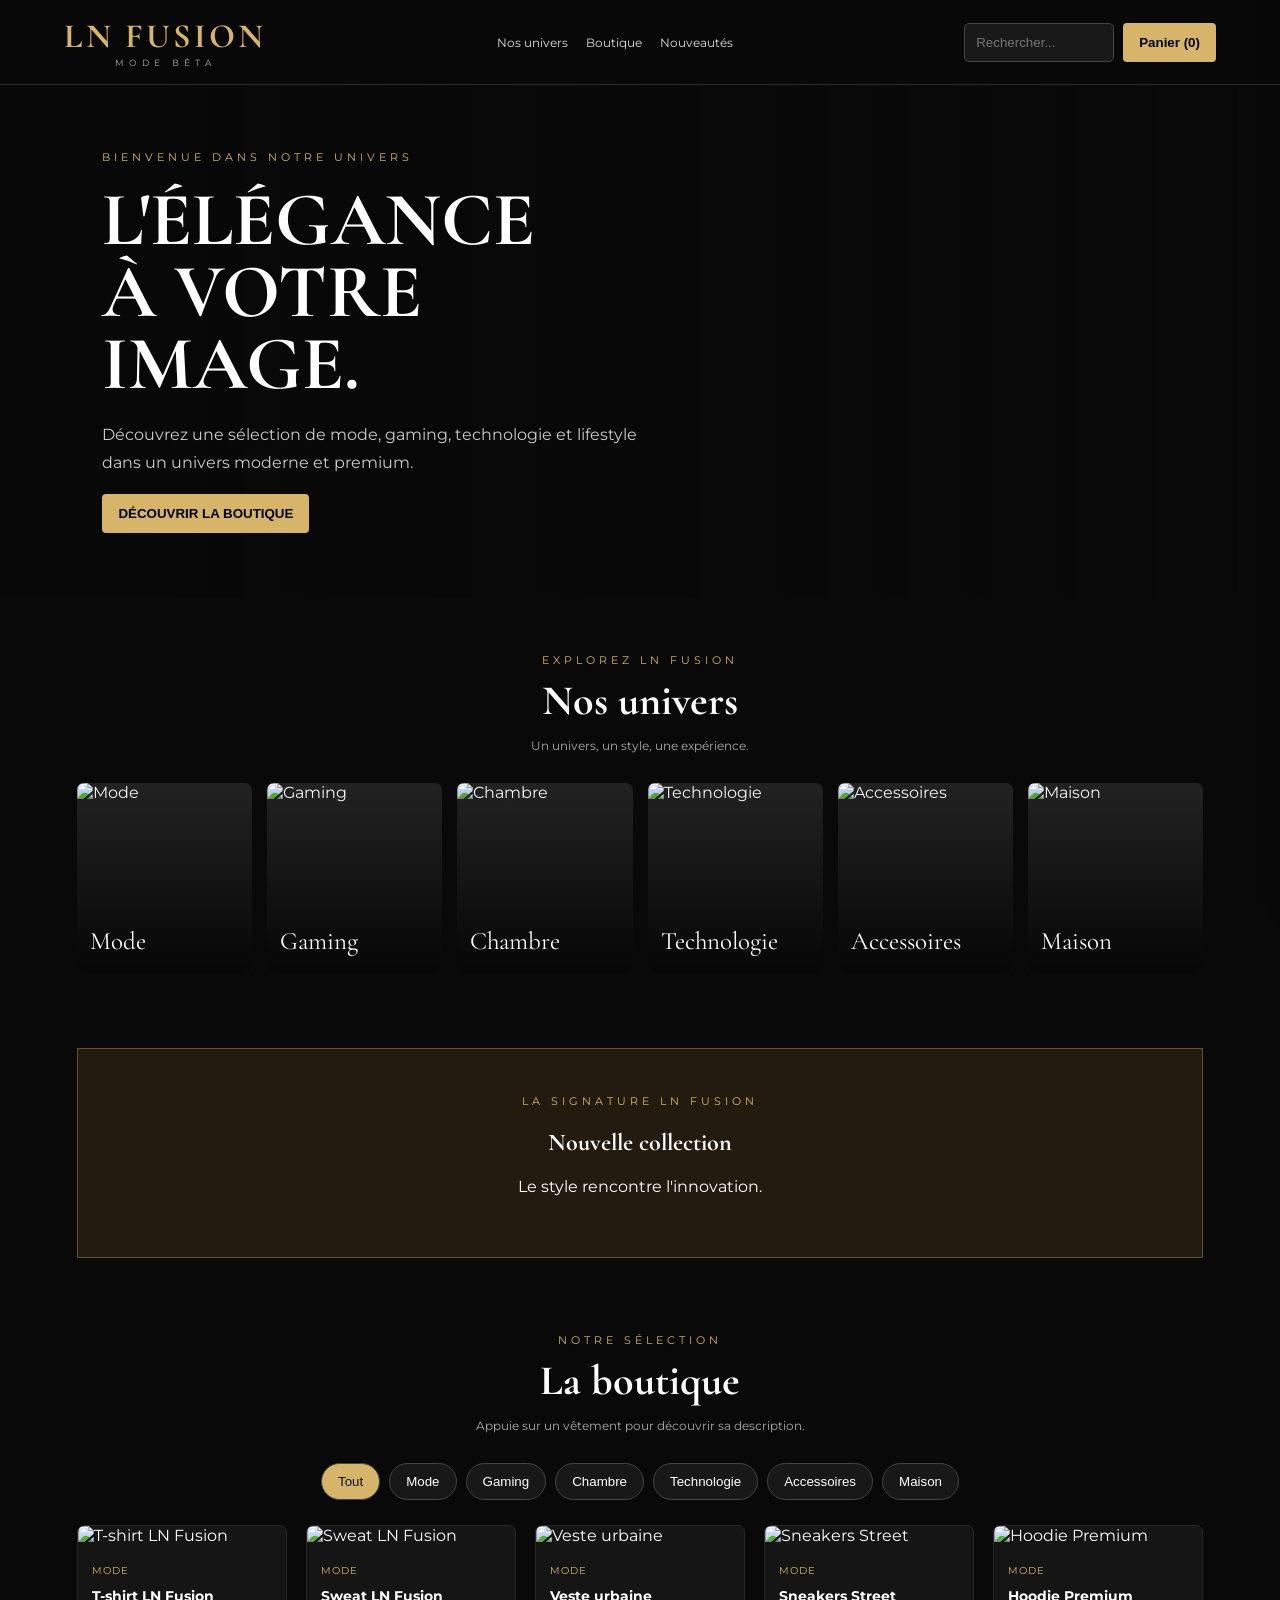
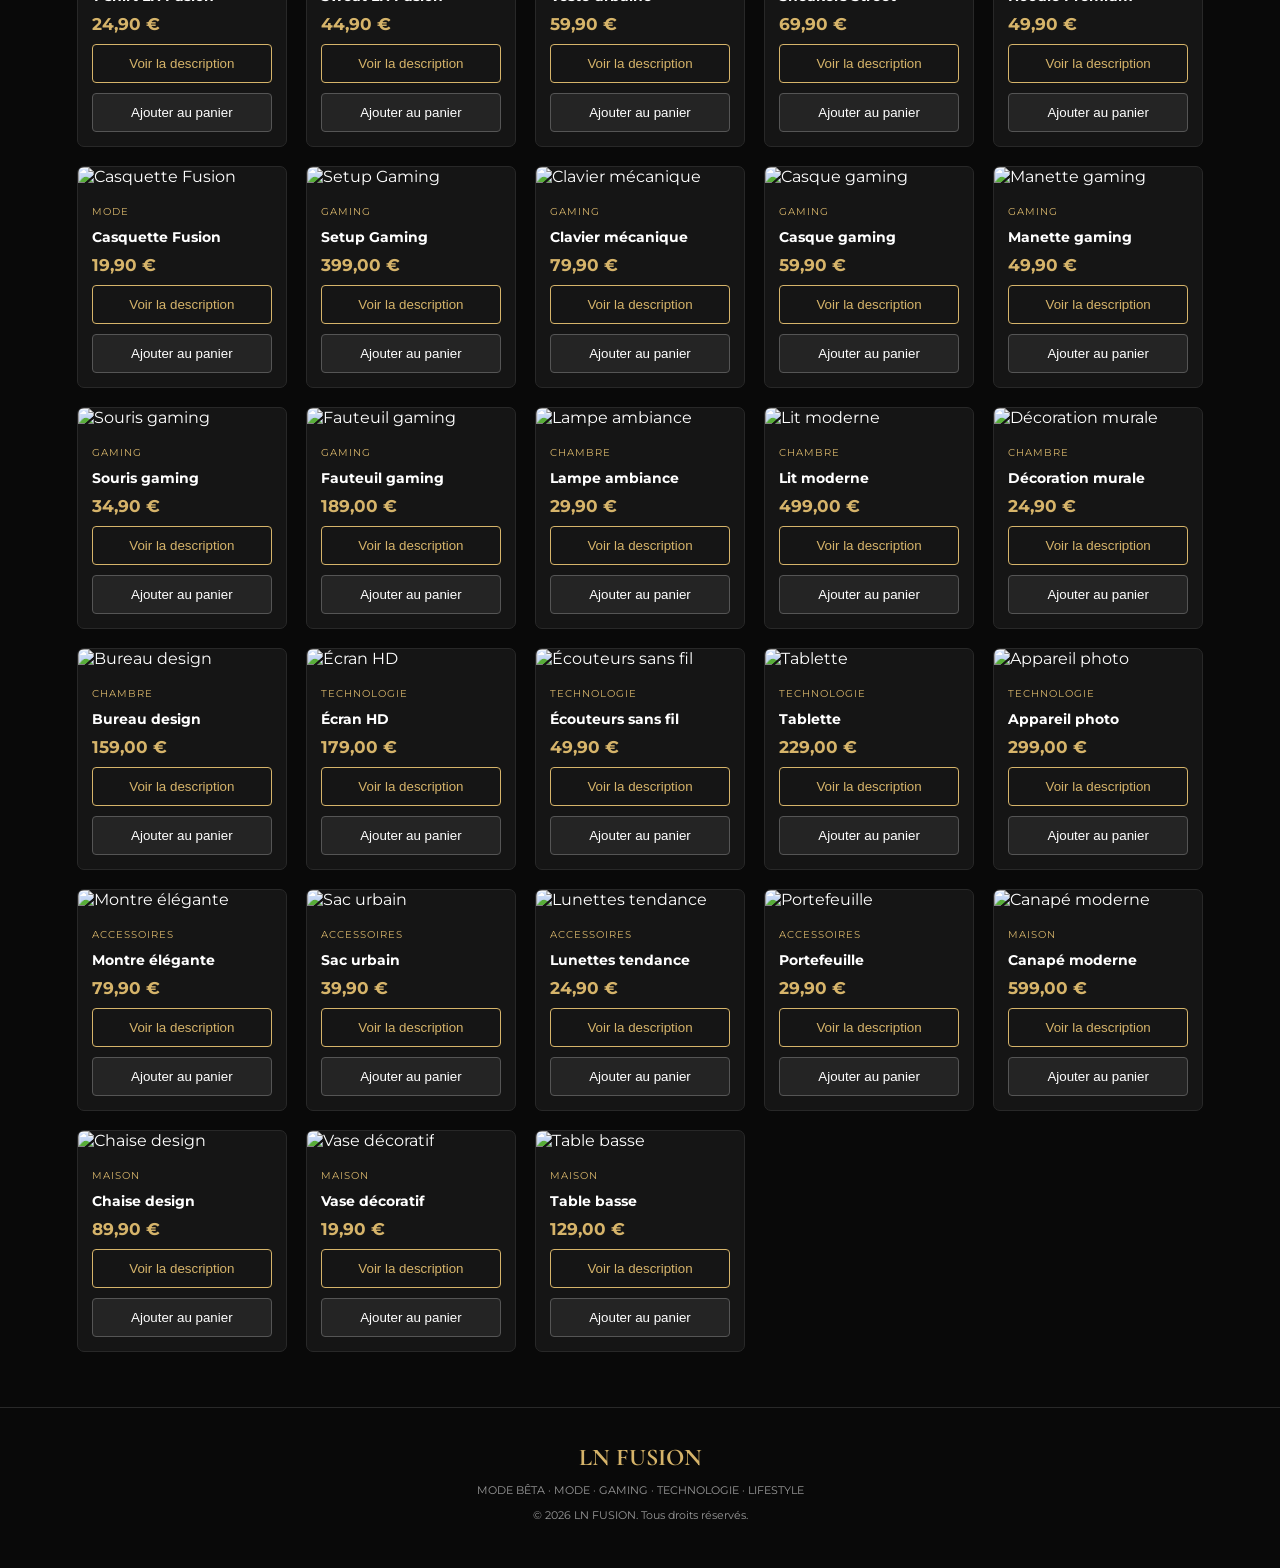
==== commit e4d838cb: "Update title and improve product detailsa" ====
--- a/index.html
+++ b/index.html
@@ -4,207 +4,273 @@
 <head>
 <meta charset="UTF-8">
 <meta name="viewport" content="width=device-width, initial-scale=1.0">
-<title>LN FUSION - Mode Bêta | Boutique Premium</title>
+<title>LN FUSION - Boutique Premium</title>
 <meta name="description" content="Découvrez LN FUSION : mode, gaming, chambre, technologie, accessoires et lifestyle.">
-<meta name="robots" content="index, follow">
-<meta name="google-site-verification" content="BV1NrTkMnt08DCetxSuEl1_acOVwHcfGlSxnxOlBq-U">
-<link rel="canonical" href="https://lnfusion176.github.io/lnfusion-shop.github.io/">
 <link href="https://fonts.googleapis.com/css2?family=Cormorant+Garamond:wght@500;600;700&family=Montserrat:wght@400;500;600;700&display=swap" rel="stylesheet">
+
 <style>
 :root{--gold:#d6b46a;--bg:#090909;--panel:#151515;--muted:#aaa}
 *{box-sizing:border-box}
-body{margin:0;background:var(--bg);color:#fff;font-family:Montserrat,Arial,sans-serif}
+body{margin:0;background:var(--bg);color:white;font-family:Montserrat,Arial}
 header{position:sticky;top:0;z-index:10;background:#090909ed;border-bottom:1px solid #292929;padding:16px 5%;display:flex;align-items:center;justify-content:space-between;gap:15px;flex-wrap:wrap}
-.logo{font-family:'Cormorant Garamond',serif;font-size:34px;font-weight:700;letter-spacing:3px;color:var(--gold)}
+.logo{font-family:'Cormorant Garamond';font-size:34px;font-weight:bold;letter-spacing:3px;color:var(--gold)}
 .logo small{display:block;font:9px Montserrat;letter-spacing:5px;color:#aaa;text-align:center}
 nav{display:flex;gap:18px;flex-wrap:wrap}
 nav a{color:#ddd;text-decoration:none;font-size:12px}
-nav a:hover{color:var(--gold)}
 .actions{display:flex;gap:9px}
 button{cursor:pointer}
 .search{background:#191919;border:1px solid #444;color:white;padding:11px;border-radius:5px;max-width:150px}
-.cart{background:var(--gold);border:0;padding:11px 15px;border-radius:5px;font-weight:bold}
+.cart,.gold-btn{background:var(--gold);border:0;padding:12px 16px;border-radius:4px;font-weight:bold}
 .hero{min-height:400px;display:flex;align-items:center;padding:65px 8%;background:linear-gradient(90deg,#080808 10%,#080808b0 60%,transparent),url('https://images.unsplash.com/photo-1441986300917-64674bd600d8?w=1500') center/cover}
 .hero-content{max-width:550px}
 .eyebrow{color:var(--gold);letter-spacing:4px;font-size:11px}
-h1,h2,.section-title{font-family:'Cormorant Garamond',serif}
+h1,h2,.section-title{font-family:'Cormorant Garamond'}
 h1{font-size:clamp(45px,7vw,76px);line-height:.95;margin:20px 0}
 .hero p{color:#ccc;line-height:1.8}
-.gold-btn{background:var(--gold);border:0;padding:14px 22px;font-weight:bold;border-radius:3px;margin-top:12px}
 section{padding:55px 6%}
 .section-head{text-align:center;margin-bottom:30px}
 .section-head h2{font-size:42px;margin:8px}
 .section-head p{font-size:12px;color:var(--muted)}
 .universes{display:grid;grid-template-columns:repeat(auto-fit,minmax(155px,1fr));gap:15px}
 .universe{height:190px;position:relative;overflow:hidden;border-radius:7px;text-decoration:none;color:white;background:#222}
-.universe img{width:100%;height:100%;object-fit:cover;transition:.4s}
-.universe:hover img{transform:scale(1.08)}
+.universe img{width:100%;height:100%;object-fit:cover}
 .universe:after{content:"";position:absolute;inset:0;background:linear-gradient(transparent,#000c)}
 .universe span{position:absolute;z-index:1;bottom:17px;left:13px;font-family:'Cormorant Garamond';font-size:25px}
 .filters{display:flex;justify-content:center;gap:9px;flex-wrap:wrap;margin-bottom:25px}
 .filters button{background:#181818;color:white;border:1px solid #444;padding:10px 16px;border-radius:30px}
-.filters button.active,.filters button:hover{background:var(--gold);color:#111;border-color:var(--gold)}
+.filters button.active,.filters button:hover{background:var(--gold);color:#111}
 .products{display:grid;grid-template-columns:repeat(auto-fit,minmax(190px,1fr));gap:19px}
-.product{background:var(--panel);border:1px solid #282828;border-radius:7px;overflow:hidden;transition:.2s}
-.product:hover{transform:translateY(-4px);border-color:var(--gold)}
-.product img{width:100%;height:220px;object-fit:cover;background:#222}
+.product{background:var(--panel);border:1px solid #282828;border-radius:7px;overflow:hidden}
+.product img{width:100%;height:220px;object-fit:cover;cursor:pointer}
 .product-info{padding:14px}
 .product-info small{color:var(--gold);font-size:10px;letter-spacing:1px}
 .product-info h3{font-size:14px;margin:9px 0}
 .price{color:var(--gold);font-weight:bold;font-size:17px}
-.add{width:100%;background:#242424;border:1px solid #555;color:white;padding:11px;margin-top:12px;border-radius:4px}
+.add,.details-btn{width:100%;padding:11px;margin-top:10px;border-radius:4px}
+.add{background:#242424;border:1px solid #555;color:white}
 .add:hover{background:var(--gold);color:#111}
-.banner{margin:20px 6%;padding:55px 25px;text-align:center;background:linear-gradient(90deg,#17120b,#302414,#17120b);border:1px solid #66502d}
-.banner h2{font-size:39px;color:var(--gold);margin:5px}
-footer{text-align:center;padding:35px 15px;border-top:1px solid #292929;color:#999;font-size:11px}
-footer strong{color:var(--gold);font-family:'Cormorant Garamond';font-size:24px}
+.details-btn{background:transparent;border:1px solid var(--gold);color:var(--gold)}
+.banner{margin:20px 6%;padding:45px;text-align:center;background:#241b10;border:1px solid #66502d}
+footer{text-align:center;padding:35px;border-top:1px solid #292929;color:#999;font-size:11px}
 #cart-panel{position:fixed;right:0;top:0;height:100%;width:min(360px,90%);background:#111;z-index:30;padding:25px;box-shadow:0 0 40px #000;transform:translateX(110%);transition:.3s;overflow:auto}
 #cart-panel.open{transform:translateX(0)}
 #cart-panel button{padding:10px;background:var(--gold);border:0;border-radius:4px}
 .cart-line{padding:12px 0;border-bottom:1px solid #333;font-size:13px}
-@media(max-width:600px){header{justify-content:center}.hero{min-height:350px;padding:45px 7%}section{padding:40px 5%}.product img{height:190px}}
+#product-modal{display:none;position:fixed;inset:0;z-index:50;background:#000d;align-items:center;justify-content:center;padding:18px}
+#product-modal.open{display:flex}
+.modal-card{width:min(520px,100%);max-height:90vh;overflow:auto;background:#151515;border:1px solid #66502d;border-radius:9px;padding:18px}
+.modal-card img{width:100%;height:270px;object-fit:cover;border-radius:6px}
+.modal-card h2{color:var(--gold);margin-bottom:8px}
+.modal-card p{color:#ddd;line-height:1.8;font-size:14px}
+.modal-close{background:var(--gold);border:0;border-radius:4px;padding:10px 14px;font-weight:bold;margin-top:8px}
+@media(max-width:600px){
+ header{justify-content:center}
+ .hero{min-height:350px;padding:45px 7%}
+ section{padding:40px 5%}
+ .product img{height:190px}
+}
 </style>
 </head>
+
 <body>
+
 <header>
- <a href="#" style="text-decoration:none"><div class="logo">LN FUSION<small>MODE BÊTA</small></div></a>
- <nav>
-  <a href="#univers">Nos univers</a>
-  <a href="#boutique">Boutique</a>
-  <a href="#nouveautes">Nouveautés</a>
- </nav>
- <div class="actions">
-  <input class="search" id="search" placeholder="Rechercher..." aria-label="Rechercher un produit">
-  <button class="cart" onclick="toggleCart()">Panier (<span id="count">0</span>)</button>
- </div>
+<a href="#" style="text-decoration:none">
+<div class="logo">LN FUSION<small>MODE BÊTA</small></div>
+</a>
+<nav>
+<a href="#univers">Nos univers</a>
+<a href="#boutique">Boutique</a>
+<a href="#nouveautes">Nouveautés</a>
+</nav>
+<div class="actions">
+<input class="search" id="search" placeholder="Rechercher...">
+<button class="cart" onclick="toggleCart()">Panier (<span id="count">0</span>)</button>
+</div>
 </header>
 
 <div class="hero">
- <div class="hero-content">
-  <div class="eyebrow">BIENVENUE DANS NOTRE UNIVERS</div>
-  <h1>L'ÉLÉGANCE<br>À VOTRE IMAGE.</h1>
-  <p>Découvrez une sélection de mode, gaming, technologie et lifestyle dans un univers moderne et premium.</p>
-  <button class="gold-btn" onclick="document.getElementById('boutique').scrollIntoView({behavior:'smooth'})">DÉCOUVRIR LA BOUTIQUE</button>
- </div>
+<div class="hero-content">
+<div class="eyebrow">BIENVENUE DANS NOTRE UNIVERS</div>
+<h1>L'ÉLÉGANCE<br>À VOTRE IMAGE.</h1>
+<p>Découvrez une sélection de mode, gaming, technologie et lifestyle dans un univers moderne et premium.</p>
+<button class="gold-btn" onclick="document.getElementById('boutique').scrollIntoView({behavior:'smooth'})">DÉCOUVRIR LA BOUTIQUE</button>
+</div>
 </div>
 
 <section id="univers">
- <div class="section-head">
-  <div class="eyebrow">EXPLOREZ LN FUSION</div>
-  <h2>Nos univers</h2>
-  <p>Un univers, un style, une expérience.</p>
- </div>
- <div class="universes">
-  <a class="universe" href="#boutique" onclick="setFilter('Mode')"><img src="https://images.unsplash.com/photo-1483985988355-763728e1935b?w=500" alt="Mode"><span>Mode</span></a>
-  <a class="universe" href="#boutique" onclick="setFilter('Gaming')"><img src="https://images.unsplash.com/photo-1593305841991-05c297ba4575?w=500" alt="Gaming"><span>Gaming</span></a>
-  <a class="universe" href="#boutique" onclick="setFilter('Chambre')"><img src="https://images.unsplash.com/photo-1616486338812-3dadae4b4ace?w=500" alt="Chambre"><span>Chambre</span></a>
-  <a class="universe" href="#boutique" onclick="setFilter('Technologie')"><img src="https://images.unsplash.com/photo-1498049794561-7780e7231661?w=500" alt="Technologie"><span>Technologie</span></a>
-  <a class="universe" href="#boutique" onclick="setFilter('Accessoires')"><img src="https://images.unsplash.com/photo-1523275335684-37898b6baf30?w=500" alt="Accessoires"><span>Accessoires</span></a>
-  <a class="universe" href="#boutique" onclick="setFilter('Maison')"><img src="https://images.unsplash.com/photo-1600210492486-724fe5c67fb0?w=500" alt="Maison"><span>Maison</span></a>
- </div>
+<div class="section-head">
+<div class="eyebrow">EXPLOREZ LN FUSION</div>
+<h2>Nos univers</h2>
+<p>Un univers, un style, une expérience.</p>
+</div>
+<div class="universes">
+<a class="universe" href="#boutique" onclick="setFilter('Mode')"><img src="https://images.unsplash.com/photo-1483985988355-763728e1935b?w=500" alt="Mode"><span>Mode</span></a>
+<a class="universe" href="#boutique" onclick="setFilter('Gaming')"><img src="https://images.unsplash.com/photo-1593305841991-05c297ba4575?w=500" alt="Gaming"><span>Gaming</span></a>
+<a class="universe" href="#boutique" onclick="setFilter('Chambre')"><img src="https://images.unsplash.com/photo-1616486338812-3dadae4b4ace?w=500" alt="Chambre"><span>Chambre</span></a>
+<a class="universe" href="#boutique" onclick="setFilter('Technologie')"><img src="https://images.unsplash.com/photo-1498049794561-7780e7231661?w=500" alt="Technologie"><span>Technologie</span></a>
+<a class="universe" href="#boutique" onclick="setFilter('Accessoires')"><img src="https://images.unsplash.com/photo-1523275335684-37898b6baf30?w=500" alt="Accessoires"><span>Accessoires</span></a>
+<a class="universe" href="#boutique" onclick="setFilter('Maison')"><img src="https://images.unsplash.com/photo-1600210492486-724fe5c67fb0?w=500" alt="Maison"><span>Maison</span></a>
+</div>
 </section>
 
 <div class="banner" id="nouveautes">
- <div class="eyebrow">LA SIGNATURE LN FUSION</div>
- <h2>Nouvelle collection</h2>
- <p>Le style rencontre l'innovation.</p>
+<div class="eyebrow">LA SIGNATURE LN FUSION</div>
+<h2>Nouvelle collection</h2>
+<p>Le style rencontre l'innovation.</p>
 </div>
 
 <section id="boutique">
- <div class="section-head">
-  <div class="eyebrow">NOTRE SÉLECTION</div>
-  <h2>La boutique</h2>
-  <p>Explorez nos différents produits.</p>
- </div>
- <div class="filters" id="filters">
-  <button class="active" onclick="setFilter('Tous',this)">Tout</button>
-  <button onclick="setFilter('Mode',this)">Mode</button>
-  <button onclick="setFilter('Gaming',this)">Gaming</button>
-  <button onclick="setFilter('Chambre',this)">Chambre</button>
-  <button onclick="setFilter('Technologie',this)">Technologie</button>
-  <button onclick="setFilter('Accessoires',this)">Accessoires</button>
-  <button onclick="setFilter('Maison',this)">Maison</button>
- </div>
- <div class="products" id="products"></div>
+<div class="section-head">
+<div class="eyebrow">NOTRE SÉLECTION</div>
+<h2>La boutique</h2>
+<p>Appuie sur un vêtement pour découvrir sa description.</p>
+</div>
+<div class="filters">
+<button class="active" onclick="setFilter('Tous')">Tout</button>
+<button onclick="setFilter('Mode')">Mode</button>
+<button onclick="setFilter('Gaming')">Gaming</button>
+<button onclick="setFilter('Chambre')">Chambre</button>
+<button onclick="setFilter('Technologie')">Technologie</button>
+<button onclick="setFilter('Accessoires')">Accessoires</button>
+<button onclick="setFilter('Maison')">Maison</button>
+</div>
+<div class="products" id="products"></div>
 </section>
 
 <div id="cart-panel">
- <button onclick="toggleCart()">Fermer ✕</button>
- <h2>Mon panier</h2>
- <div id="cart-items"></div>
- <h3>Total : <span id="total">0</span> €</h3>
- <p style="font-size:11px;color:#aaa">Boutique de démonstration : aucune commande ni aucun paiement réel.</p>
+<button onclick="toggleCart()">Fermer ✕</button>
+<h2>Mon panier</h2>
+<div id="cart-items"></div>
+<h3>Total : <span id="total">0</span> €</h3>
+<p style="font-size:11px;color:#aaa">Boutique de démonstration : aucun paiement réel.</p>
+</div>
+
+<div id="product-modal" onclick="if(event.target===this)closeProduct()">
+<div class="modal-card">
+<div id="product-modal-content"></div>
+<button class="modal-close" onclick="closeProduct()">Fermer ✕</button>
+</div>
 </div>
 
 <footer>
- <strong>LN FUSION</strong>
- <p>MODE BÊTA · MODE · GAMING · TECHNOLOGIE · LIFESTYLE</p>
- <p>© 2026 LN FUSION. Tous droits réservés.</p>
+<strong style="color:var(--gold);font-family:'Cormorant Garamond';font-size:24px">LN FUSION</strong>
+<p>MODE BÊTA · MODE · GAMING · TECHNOLOGIE · LIFESTYLE</p>
+<p>© 2026 LN FUSION. Tous droits réservés.</p>
 </footer>
 
 <script>
 const products=[
-["T-shirt LN Fusion","Mode",24.90,"https://images.unsplash.com/photo-1521572163474-6864f9cf17ab?w=600"],
-["Sweat LN Fusion","Mode",44.90,"https://images.unsplash.com/photo-1556821840-3a63f95609a7?w=600"],
-["Veste urbaine","Mode",59.90,"https://images.unsplash.com/photo-1551028719-00167b16eac5?w=600"],
-["Sneakers Street","Mode",69.90,"https://images.unsplash.com/photo-1542291026-7eec264c27ff?w=600"],
-["Hoodie Premium","Mode",49.90,"https://images.unsplash.com/photo-1578681994506-b8f463449011?w=600"],
-["Casquette Fusion","Mode",19.90,"https://images.unsplash.com/photo-1588850561407-ed78c282e89b?w=600"],
-["Setup Gaming","Gaming",399,"https://images.unsplash.com/photo-1593305841991-05c297ba4575?w=600"],
-["Clavier mécanique","Gaming",79.90,"https://images.unsplash.com/photo-1587829741301-dc798b83add3?w=600"],
-["Casque gaming","Gaming",59.90,"https://images.unsplash.com/photo-1599669454699-248893623440?w=600"],
-["Manette gaming","Gaming",49.90,"https://images.unsplash.com/photo-1600080972464-8e5f35f63d08?w=600"],
-["Souris gaming","Gaming",34.90,"https://images.unsplash.com/photo-1527814050087-3793815479db?w=600"],
-["Fauteuil gaming","Gaming",189,"https://images.unsplash.com/photo-1598550476439-6847785fcea6?w=600"],
-["Lampe ambiance","Chambre",29.90,"https://images.unsplash.com/photo-1507473885765-e6ed057f782c?w=600"],
-["Lit moderne","Chambre",499,"https://images.unsplash.com/photo-1505693416388-ac5ce068fe85?w=600"],
-["Décoration murale","Chambre",24.90,"https://images.unsplash.com/photo-1494438639946-1ebd1d20bf85?w=600"],
-["Bureau design","Chambre",159,"https://images.unsplash.com/photo-1497366754035-f200968a6e72?w=600"],
-["Écran HD","Technologie",179,"https://images.unsplash.com/photo-1527443224154-c4a3942d3acf?w=600"],
-["Écouteurs sans fil","Technologie",49.90,"https://images.unsplash.com/photo-1606220945770-b5b6c2c55bf1?w=600"],
-["Tablette","Technologie",229,"https://images.unsplash.com/photo-1544244015-0df4b3ffc6b0?w=600"],
-["Appareil photo","Technologie",299,"https://images.unsplash.com/photo-1516035069371-29a1b244cc32?w=600"],
-["Montre élégante","Accessoires",79.90,"https://images.unsplash.com/photo-1523275335684-37898b6baf30?w=600"],
-["Sac urbain","Accessoires",39.90,"https://images.unsplash.com/photo-1553062407-98eeb64c6a62?w=600"],
-["Lunettes tendance","Accessoires",24.90,"https://images.unsplash.com/photo-1511499767150-a48a237f0083?w=600"],
-["Portefeuille","Accessoires",29.90,"https://images.unsplash.com/photo-1627123424574-724758594e93?w=600"],
-["Canapé moderne","Maison",599,"https://images.unsplash.com/photo-1555041469-a586c61ea9bc?w=600"],
-["Chaise design","Maison",89.90,"https://images.unsplash.com/photo-1503602642458-232111445657?w=600"],
-["Vase décoratif","Maison",19.90,"https://images.unsplash.com/photo-1578500494198-246f612d3b3d?w=600"],
-["Table basse","Maison",129,"https://images.unsplash.com/photo-1499933374294-4584851497cc?w=600"]
+["T-shirt LN Fusion","Mode",24.90,"https://images.unsplash.com/photo-1521572163474-6864f9cf17ab?w=600","Un t-shirt au style minimaliste, idéal pour composer une tenue simple et moderne. Il se porte facilement avec un jean ou un pantalon casual."],
+["Sweat LN Fusion","Mode",44.90,"https://images.unsplash.com/photo-1556821840-3a63f95609a7?w=600","Un sweat au style urbain et décontracté. Une pièce facile à associer pour un look confortable au quotidien."],
+["Veste urbaine","Mode",59.90,"https://images.unsplash.com/photo-1551028719-00167b16eac5?w=600","Une veste inspirée du streetwear qui apporte du caractère à une tenue. À associer avec un t-shirt et des baskets."],
+["Sneakers Street","Mode",69.90,"https://images.unsplash.com/photo-1542291026-7eec264c27ff?w=600","Des sneakers au look dynamique pour compléter une tenue casual ou streetwear."],
+["Hoodie Premium","Mode",49.90,"https://images.unsplash.com/photo-1578681994506-b8f463449011?w=600","Un hoodie à l'esprit moderne, pensé pour un style décontracté et facile à porter."],
+["Casquette Fusion","Mode",19.90,"https://images.unsplash.com/photo-1588850561407-ed78c282e89b?w=600","Une casquette pour apporter une touche sportive et urbaine à ton look."],
+["Setup Gaming","Gaming",399,"https://images.unsplash.com/photo-1593305841991-05c297ba4575?w=600","Un espace gaming pour créer un environnement dédié au jeu et au divertissement."],
+["Clavier mécanique","Gaming",79.90,"https://images.unsplash.com/photo-1587829741301-dc798b83add3?w=600","Un clavier mécanique au style moderne, adapté à un bureau gaming ou informatique."],
+["Casque gaming","Gaming",59.90,"https://images.unsplash.com/photo-1599669454699-248893623440?w=600","Un casque au design gaming pour accompagner tes sessions de jeu."],
+["Manette gaming","Gaming",49.90,"https://images.unsplash.com/photo-1600080972464-8e5f35f63d08?w=600","Une manette pensée pour profiter de tes jeux préférés."],
+["Souris gaming","Gaming",34.90,"https://images.unsplash.com/photo-1527814050087-3793815479db?w=600","Une souris au look gaming pour compléter ton équipement informatique."],
+["Fauteuil gaming","Gaming",189,"https://images.unsplash.com/photo-1598550476439-6847785fcea6?w=600","Un fauteuil au style gaming pour aménager ton espace de jeu."],
+["Lampe ambiance","Chambre",29.90,"https://images.unsplash.com/photo-1507473885765-e6ed057f782c?w=600","Une lampe décorative pour apporter une ambiance chaleureuse à ta chambre."],
+["Lit moderne","Chambre",499,"https://images.unsplash.com/photo-1505693416388-ac5ce068fe85?w=600","Un lit au design moderne pour aménager une chambre élégante."],
+["Décoration murale","Chambre",24.90,"https://images.unsplash.com/photo-1494438639946-1ebd1d20bf85?w=600","Un élément décoratif pour personnaliser les murs de ta chambre."],
+["Bureau design","Chambre",159,"https://images.unsplash.com/photo-1497366754035-f200968a6e72?w=600","Un bureau au style épuré pour organiser ton espace de travail."],
+["Écran HD","Technologie",179,"https://images.unsplash.com/photo-1527443224154-c4a3942d3acf?w=600","Un écran pour travailler, étudier ou profiter de contenus numériques."],
+["Écouteurs sans fil","Technologie",49.90,"https://images.unsplash.com/photo-1606220945770-b5b6c2c55bf1?w=600","Des écouteurs au format compact pour écouter tes contenus audio."],
+["Tablette","Technologie",229,"https://images.unsplash.com/photo-1544244015-0df4b3ffc6b0?w=600","Une tablette polyvalente pour consulter des contenus et naviguer."],
+["Appareil photo","Technologie",299,"https://images.unsplash.com/photo-1516035069371-29a1b244cc32?w=600","Un appareil photo pour capturer des souvenirs et des moments du quotidien."],
+["Montre élégante","Accessoires",79.90,"https://images.unsplash.com/photo-1523275335684-37898b6baf30?w=600","Une montre au design élégant pour compléter une tenue."],
+["Sac urbain","Accessoires",39.90,"https://images.unsplash.com/photo-1553062407-98eeb64c6a62?w=600","Un sac au style urbain pour accompagner les déplacements du quotidien."],
+["Lunettes tendance","Accessoires",24.90,"https://images.unsplash.com/photo-1511499767150-a48a237f0083?w=600","Des lunettes au style contemporain pour compléter un look."],
+["Portefeuille","Accessoires",29.90,"https://images.unsplash.com/photo-1627123424574-724758594e93?w=600","Un portefeuille compact au design sobre."],
+["Canapé moderne","Maison",599,"https://images.unsplash.com/photo-1555041469-a586c61ea9bc?w=600","Un canapé au design contemporain pour aménager le salon."],
+["Chaise design","Maison",89.90,"https://images.unsplash.com/photo-1503602642458-232111445657?w=600","Une chaise au style moderne pour compléter ton intérieur."],
+["Vase décoratif","Maison",19.90,"https://images.unsplash.com/photo-1578500494198-246f612d3b3d?w=600","Un vase décoratif pour ajouter une touche élégante à une pièce."],
+["Table basse","Maison",129,"https://images.unsplash.com/photo-1499933374294-4584851497cc?w=600","Une table basse au style épuré pour compléter ton salon."]
 ];
-let filter='Tous',cart=[];
+
+let filter='Tous';
+let cart=[];
+
 const money=n=>n.toFixed(2).replace('.',',');
+
 function render(){
  const query=document.getElementById('search').value.toLowerCase();
- const list=products.filter(p=>(filter==='Tous'||p[1]===filter)&&p[0].toLowerCase().includes(query));
- document.getElementById('products').innerHTML=list.map((p)=>`
+ const list=products.filter(p=>
+ (filter==='Tous'||p[1]===filter)&&p[0].toLowerCase().includes(query)
+ );
+
+ document.getElementById('products').innerHTML=list.map(p=>`
  <article class="product">
- <img src="${p[3]}" alt="${p[0]}" loading="lazy">
- <div class="product-info"><small>${p[1].toUpperCase()}</small>
- <h3>${p[0]}</h3><div class="price">${money(p[2])} €</div>
- <button class="add" onclick="addToCart('${p[0]}')">Ajouter au panier</button></div>
- </article>`).join('')||'<p>Aucun produit trouvé.</p>';
-}
-function setFilter(value,button){
+ <img src="${p[3]}" alt="${p[0]}" loading="lazy" onclick="openProduct('${p[0]}')">
+ <div class="product-info">
+ <small>${p[1].toUpperCase()}</small>
+ <h3>${p[0]}</h3>
+ <div class="price">${money(p[2])} €</div>
+ <button class="details-btn" onclick="openProduct('${p[0]}')">Voir la description</button>
+ <button class="add" onclick="addToCart('${p[0]}')">Ajouter au panier</button>
+ </div>
+ </article>
+ `).join('')||'<p>Aucun produit trouvé.</p>';
+}
+
+function setFilter(value){
  filter=value;
- document.querySelectorAll('.filters button').forEach(b=>b.classList.toggle('active',b.textContent.trim()===value||(value==='Tous'&&b.textContent.trim()==='Tout')));
+ document.querySelectorAll('.filters button').forEach(b=>
+ b.classList.toggle('active',b.textContent.trim()===(value==='Tous'?'Tout':value))
+ );
  render();
 }
+
+function openProduct(name){
+ const p=products.find(x=>x[0]===name);
+ if(!p)return;
+
+ document.getElementById('product-modal-content').innerHTML=`
+ <img src="${p[3]}" alt="${p[0]}">
+ <small style="color:var(--gold);letter-spacing:2px">${p[1].toUpperCase()}</small>
+ <h2>${p[0]}</h2>
+ <p>${p[4]}</p>
+ <div class="price">${money(p[2])} €</div>
+ <button class="add" onclick="addToCart('${p[0]}');closeProduct()">Ajouter au panier</button>
+ `;
+ document.getElementById('product-modal').classList.add('open');
+}
+
+function closeProduct(){
+ document.getElementById('product-modal').classList.remove('open');
+}
+
 function addToCart(name){
  const p=products.find(x=>x[0]===name);
- cart.push(p);updateCart();
-}
+ if(p){cart.push(p);updateCart()}
+}
+
 function updateCart(){
  document.getElementById('count').textContent=cart.length;
- document.getElementById('cart-items').innerHTML=cart.map((p,i)=>`<div class="cart-line">${p[0]} — ${money(p[2])} € <button onclick="removeItem(${i})">Retirer</button></div>`).join('')||'<p>Ton panier est vide.</p>';
+ document.getElementById('cart-items').innerHTML=cart.map((p,i)=>`
+ <div class="cart-line">
+ ${p[0]} — ${money(p[2])} €
+ <button onclick="removeItem(${i})">Retirer</button>
+ </div>
+ `).join('')||'<p>Ton panier est vide.</p>';
  document.getElementById('total').textContent=money(cart.reduce((s,p)=>s+p[2],0));
 }
-function removeItem(i){cart.splice(i,1);updateCart()}
-function toggleCart(){document.getElementById('cart-panel').classList.toggle('open')}
+
+function removeItem(i){
+ cart.splice(i,1);
+ updateCart();
+}
+
+function toggleCart(){
+ document.getElementById('cart-panel').classList.toggle('open');
+}
+
 document.getElementById('search').addEventListener('input',render);
-render();updateCart();
+render();
+updateCart();
 </script>
 </body>
 </html>
-
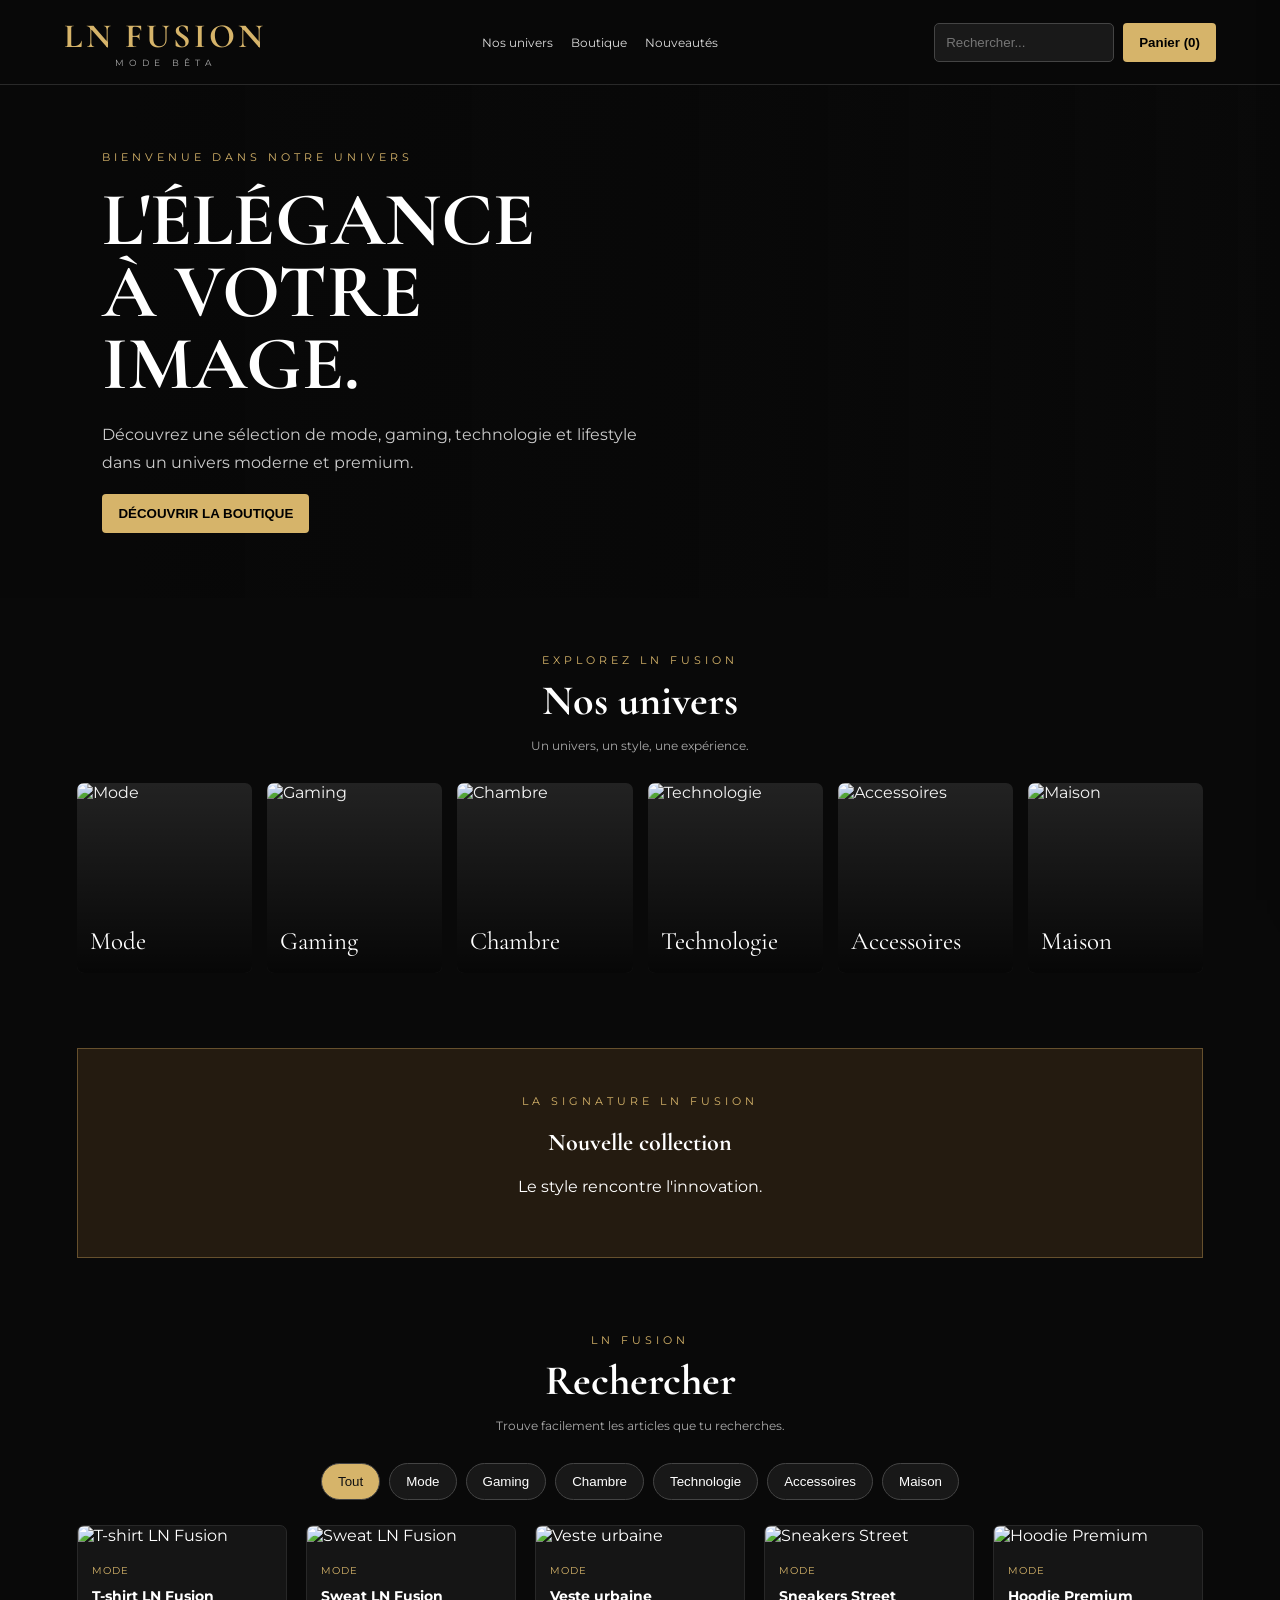
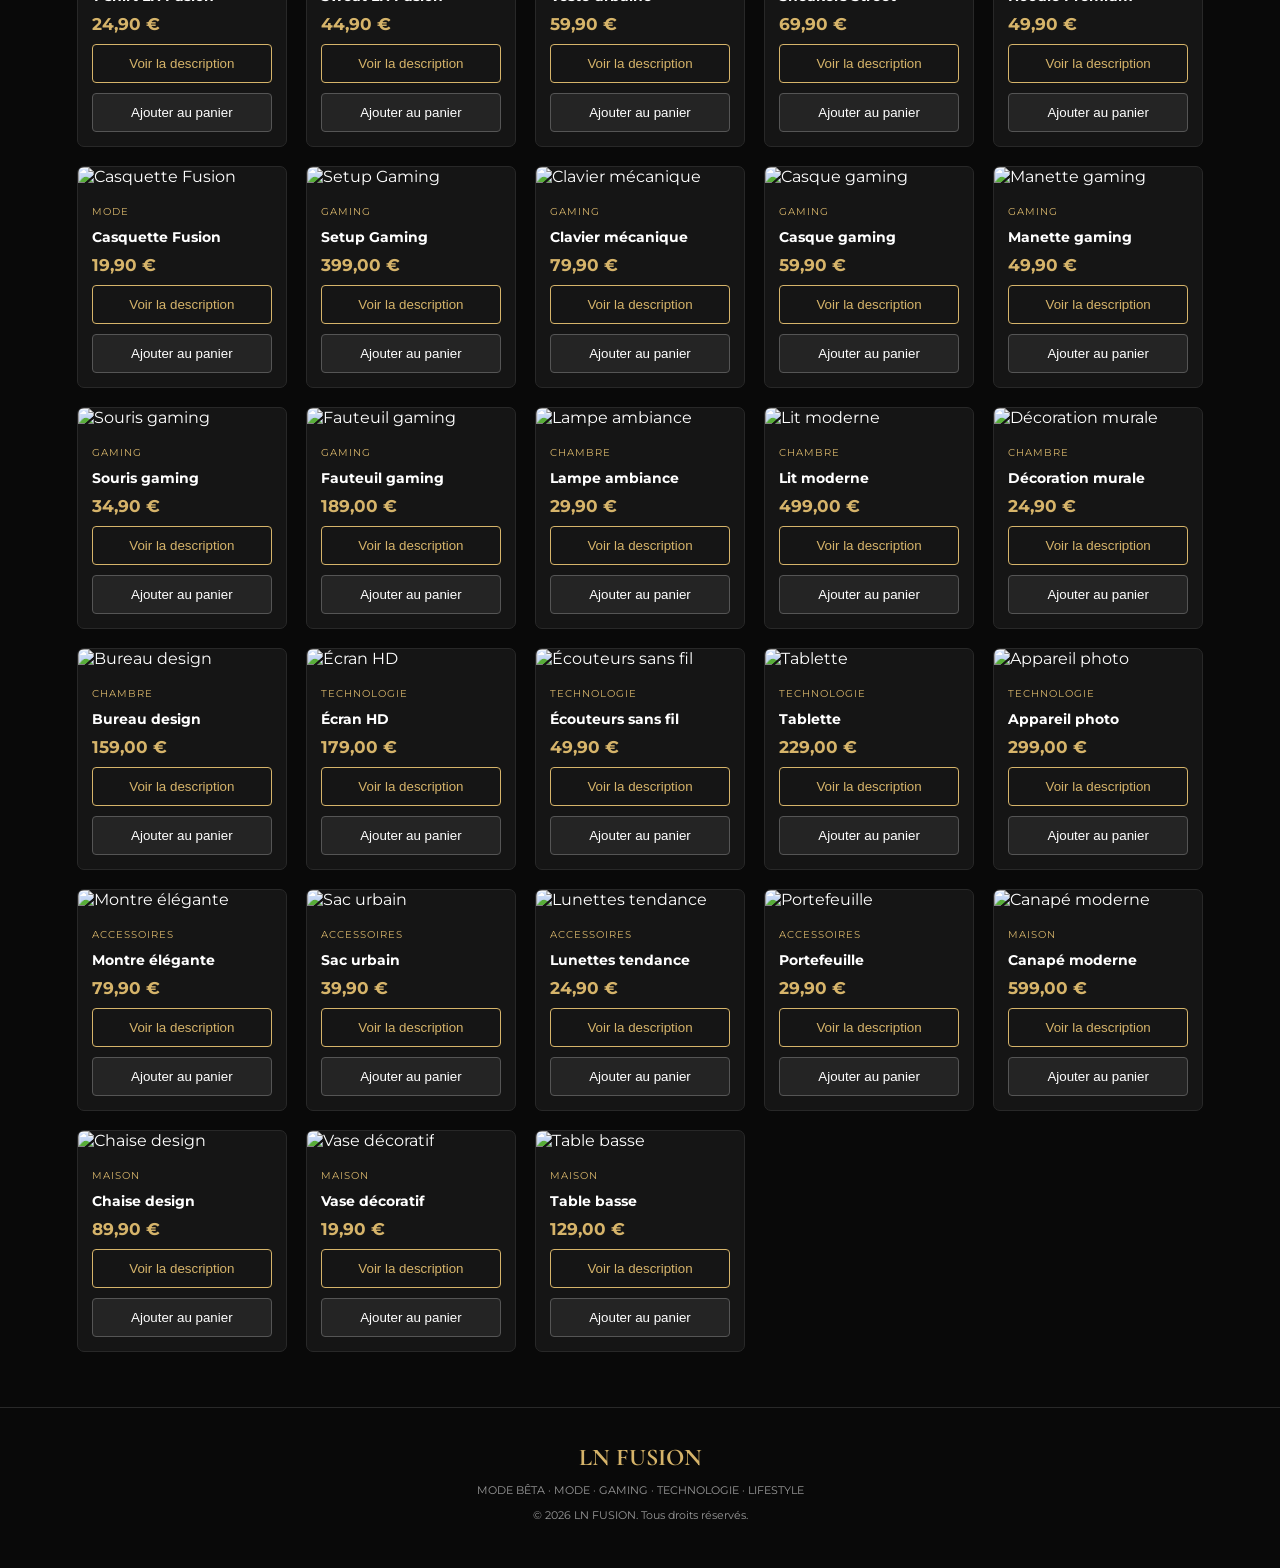
==== commit e2d83bfe: "Adjust search button width and update section titles Updated the search button's max-width and modif" ====
--- a/index.html
+++ b/index.html
@@ -19,7 +19,7 @@
 nav a{color:#ddd;text-decoration:none;font-size:12px}
 .actions{display:flex;gap:9px}
 button{cursor:pointer}
-.search{background:#191919;border:1px solid #444;color:white;padding:11px;border-radius:5px;max-width:150px}
+.search{background:#191919;border:1px solid #444;color:white;padding:11px;border-radius:5px;max-width:180px}
 .cart,.gold-btn{background:var(--gold);border:0;padding:12px 16px;border-radius:4px;font-weight:bold}
 .hero{min-height:400px;display:flex;align-items:center;padding:65px 8%;background:linear-gradient(90deg,#080808 10%,#080808b0 60%,transparent),url('https://images.unsplash.com/photo-1441986300917-64674bd600d8?w=1500') center/cover}
 .hero-content{max-width:550px}
@@ -122,9 +122,9 @@
 
 <section id="boutique">
 <div class="section-head">
-<div class="eyebrow">NOTRE SÉLECTION</div>
-<h2>La boutique</h2>
-<p>Appuie sur un vêtement pour découvrir sa description.</p>
+<div class="eyebrow">LN FUSION</div>
+<h2>Rechercher</h2>
+<p>Trouve facilement les articles que tu recherches.</p>
 </div>
 <div class="filters">
 <button class="active" onclick="setFilter('Tous')">Tout</button>
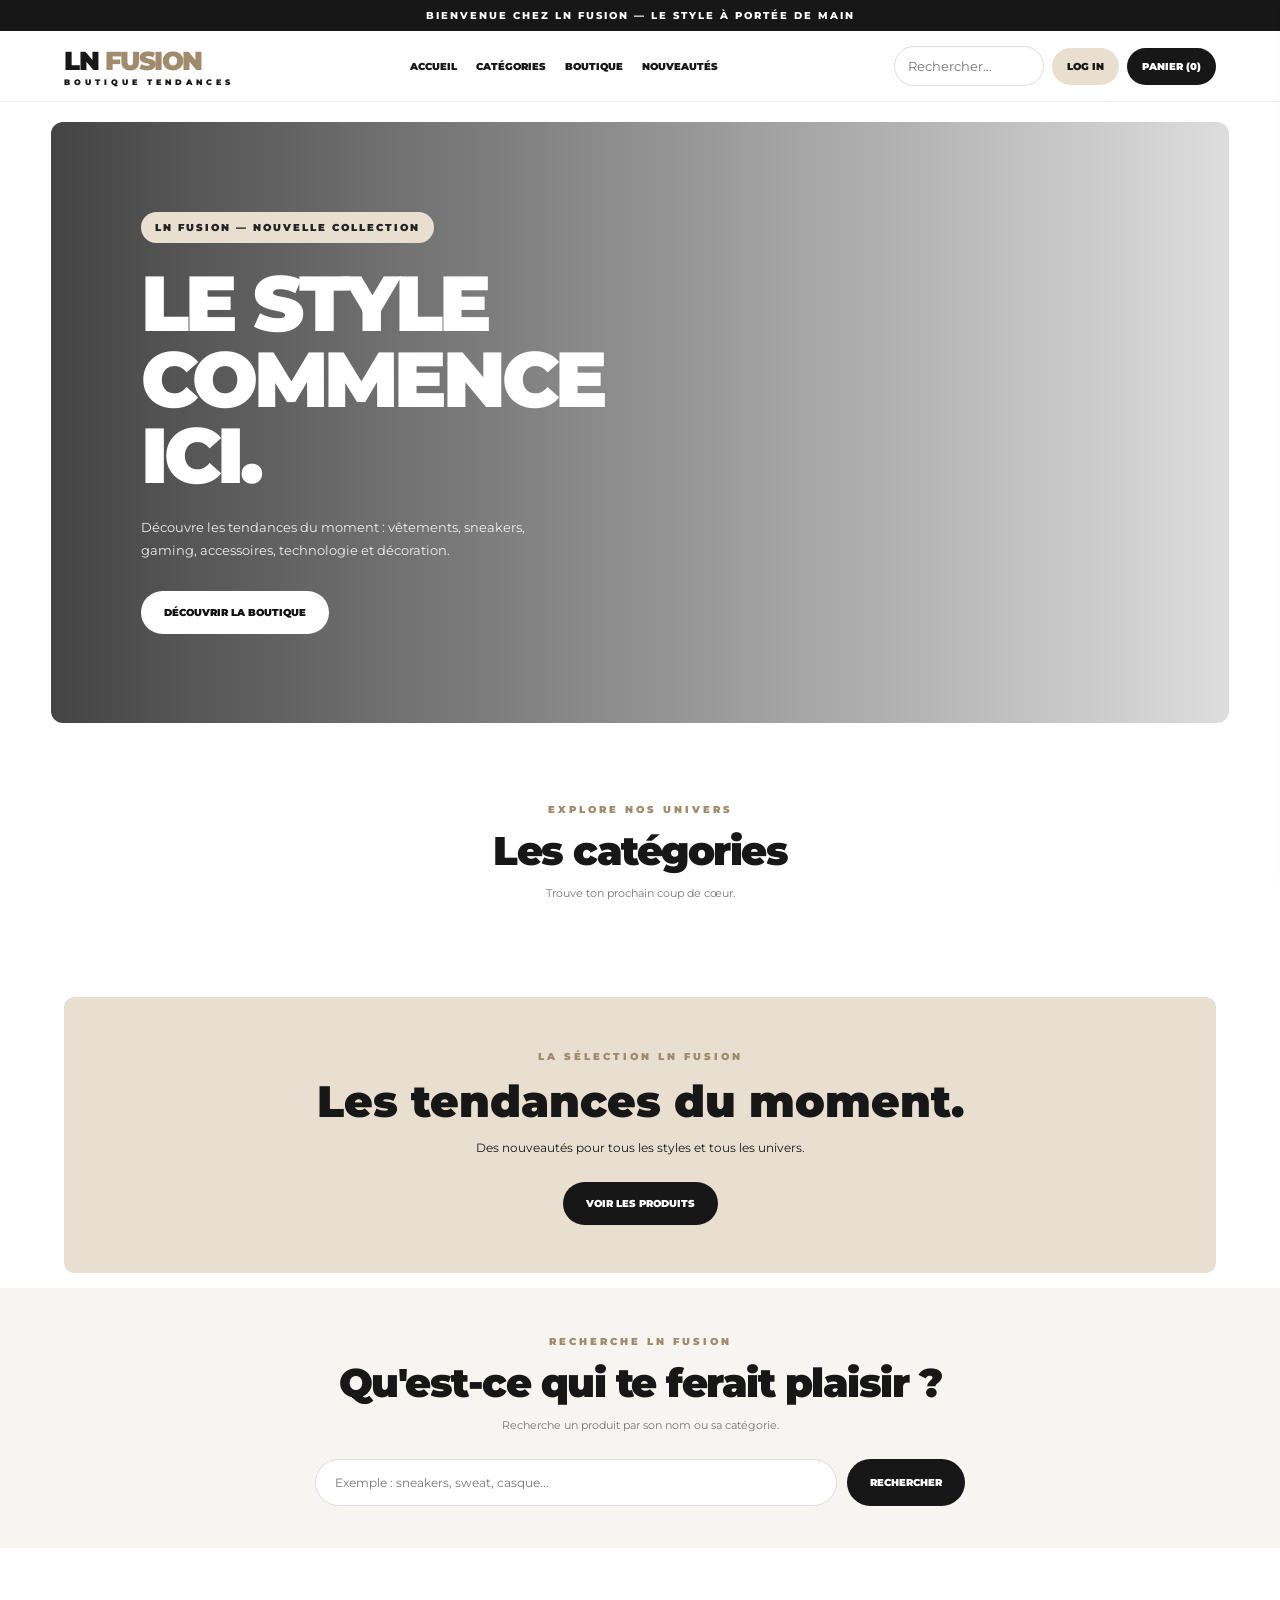
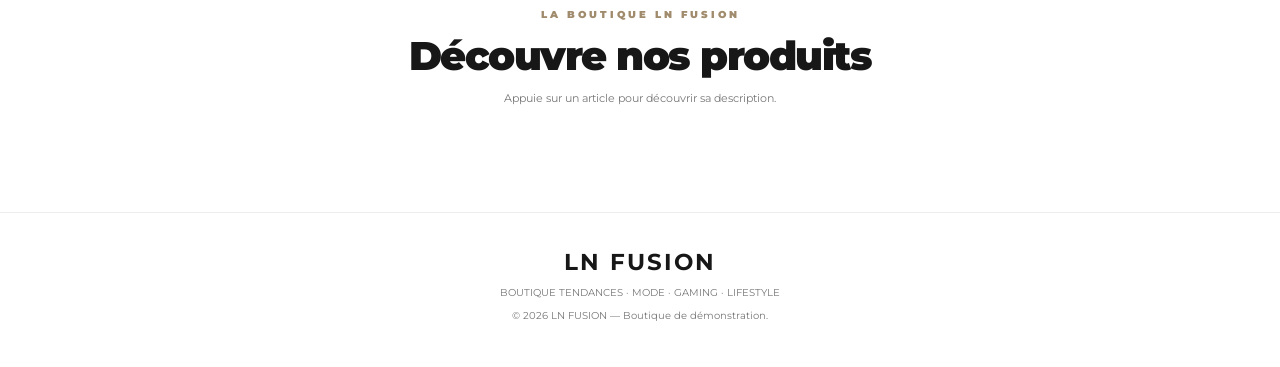
==== commit d5ac6ff4: "Update fmt.Println message from 'Hello' to 'Goodbye'" ====
--- a/index.html
+++ b/index.html
@@ -4,273 +4,330 @@
 <head>
 <meta charset="UTF-8">
 <meta name="viewport" content="width=device-width, initial-scale=1.0">
-<title>LN FUSION - Boutique Premium</title>
-<meta name="description" content="Découvrez LN FUSION : mode, gaming, chambre, technologie, accessoires et lifestyle.">
-<link href="https://fonts.googleapis.com/css2?family=Cormorant+Garamond:wght@500;600;700&family=Montserrat:wght@400;500;600;700&display=swap" rel="stylesheet">
+<title>LN FUSION - Boutique Tendances</title>
+<meta name="description" content="LN FUSION : mode, sneakers, gaming, technologie et lifestyle.">
+<link href="https://fonts.googleapis.com/css2?family=Montserrat:wght@400;500;600;700;800;900&display=swap" rel="stylesheet">
 
 <style>
-:root{--gold:#d6b46a;--bg:#090909;--panel:#151515;--muted:#aaa}
+:root{
+ --black:#171717;
+ --white:#fff;
+ --beige:#e9dfd0;
+ --cream:#f7f5f1;
+ --gray:#777;
+}
 *{box-sizing:border-box}
-body{margin:0;background:var(--bg);color:white;font-family:Montserrat,Arial}
-header{position:sticky;top:0;z-index:10;background:#090909ed;border-bottom:1px solid #292929;padding:16px 5%;display:flex;align-items:center;justify-content:space-between;gap:15px;flex-wrap:wrap}
-.logo{font-family:'Cormorant Garamond';font-size:34px;font-weight:bold;letter-spacing:3px;color:var(--gold)}
-.logo small{display:block;font:9px Montserrat;letter-spacing:5px;color:#aaa;text-align:center}
-nav{display:flex;gap:18px;flex-wrap:wrap}
-nav a{color:#ddd;text-decoration:none;font-size:12px}
-.actions{display:flex;gap:9px}
+html{scroll-behavior:smooth}
+body{margin:0;background:#fff;color:var(--black);font-family:Montserrat,Arial,sans-serif}
+button,input{font-family:inherit}
 button{cursor:pointer}
-.search{background:#191919;border:1px solid #444;color:white;padding:11px;border-radius:5px;max-width:180px}
-.cart,.gold-btn{background:var(--gold);border:0;padding:12px 16px;border-radius:4px;font-weight:bold}
-.hero{min-height:400px;display:flex;align-items:center;padding:65px 8%;background:linear-gradient(90deg,#080808 10%,#080808b0 60%,transparent),url('https://images.unsplash.com/photo-1441986300917-64674bd600d8?w=1500') center/cover}
-.hero-content{max-width:550px}
-.eyebrow{color:var(--gold);letter-spacing:4px;font-size:11px}
-h1,h2,.section-title{font-family:'Cormorant Garamond'}
-h1{font-size:clamp(45px,7vw,76px);line-height:.95;margin:20px 0}
-.hero p{color:#ccc;line-height:1.8}
+a{color:inherit;text-decoration:none}
+.topbar{background:var(--black);color:white;text-align:center;padding:9px;font-size:10px;letter-spacing:2px;font-weight:800}
+header{position:sticky;top:0;z-index:20;background:white;border-bottom:1px solid #eee;padding:14px 5%;display:flex;align-items:center;justify-content:space-between;gap:15px}
+.logo{font-size:26px;font-weight:900;letter-spacing:-1.5px;white-space:nowrap}
+.logo span{color:#a18b6d}
+.logo small{display:block;font-size:8px;letter-spacing:4px;text-align:center}
+nav{display:flex;gap:19px;align-items:center}
+nav a{font-size:10px;font-weight:900;text-transform:uppercase}
+nav a:hover{color:#a18b6d}
+.header-actions{display:flex;gap:8px;align-items:center}
+.search-mini{width:150px;min-width:0;padding:11px 13px;border:1px solid #ddd;border-radius:30px;outline:none}
+.cart-btn,.login-btn{border:0;padding:12px 15px;border-radius:30px;font-size:10px;font-weight:900;white-space:nowrap}
+.cart-btn{background:var(--black);color:white}
+.login-btn{background:var(--beige);color:var(--black)}
+.login-btn:hover,.cart-btn:hover{opacity:.8}
+
+/* ACCUEIL */
+.hero{margin:20px 4%;min-height:440px;border-radius:12px;overflow:hidden;background:linear-gradient(90deg,#000b,#0002),url('https://images.unsplash.com/photo-1483985988355-763728e1935b?w=1600') center/cover;display:flex;align-items:center;padding:7%;color:white}
+.hero-content{max-width:570px}
+.tag{display:inline-block;background:var(--beige);color:#222;padding:9px 14px;font-size:10px;font-weight:900;letter-spacing:2px;border-radius:30px}
+.hero h1{font-size:clamp(43px,7vw,78px);line-height:.98;letter-spacing:-4px;margin:22px 0;font-weight:900}
+.hero p{font-size:13px;line-height:1.8;color:#eee;max-width:430px}
+.main-btn{display:inline-block;margin-top:15px;background:white;color:#111;border:0;padding:15px 23px;border-radius:30px;font-size:10px;font-weight:900}
+
+/* SECTIONS */
 section{padding:55px 6%}
-.section-head{text-align:center;margin-bottom:30px}
-.section-head h2{font-size:42px;margin:8px}
-.section-head p{font-size:12px;color:var(--muted)}
-.universes{display:grid;grid-template-columns:repeat(auto-fit,minmax(155px,1fr));gap:15px}
-.universe{height:190px;position:relative;overflow:hidden;border-radius:7px;text-decoration:none;color:white;background:#222}
-.universe img{width:100%;height:100%;object-fit:cover}
-.universe:after{content:"";position:absolute;inset:0;background:linear-gradient(transparent,#000c)}
-.universe span{position:absolute;z-index:1;bottom:17px;left:13px;font-family:'Cormorant Garamond';font-size:25px}
-.filters{display:flex;justify-content:center;gap:9px;flex-wrap:wrap;margin-bottom:25px}
-.filters button{background:#181818;color:white;border:1px solid #444;padding:10px 16px;border-radius:30px}
-.filters button.active,.filters button:hover{background:var(--gold);color:#111}
-.products{display:grid;grid-template-columns:repeat(auto-fit,minmax(190px,1fr));gap:19px}
-.product{background:var(--panel);border:1px solid #282828;border-radius:7px;overflow:hidden}
-.product img{width:100%;height:220px;object-fit:cover;cursor:pointer}
-.product-info{padding:14px}
-.product-info small{color:var(--gold);font-size:10px;letter-spacing:1px}
-.product-info h3{font-size:14px;margin:9px 0}
-.price{color:var(--gold);font-weight:bold;font-size:17px}
-.add,.details-btn{width:100%;padding:11px;margin-top:10px;border-radius:4px}
-.add{background:#242424;border:1px solid #555;color:white}
-.add:hover{background:var(--gold);color:#111}
-.details-btn{background:transparent;border:1px solid var(--gold);color:var(--gold)}
-.banner{margin:20px 6%;padding:45px;text-align:center;background:#241b10;border:1px solid #66502d}
-footer{text-align:center;padding:35px;border-top:1px solid #292929;color:#999;font-size:11px}
-#cart-panel{position:fixed;right:0;top:0;height:100%;width:min(360px,90%);background:#111;z-index:30;padding:25px;box-shadow:0 0 40px #000;transform:translateX(110%);transition:.3s;overflow:auto}
+.section-head{text-align:center;margin-bottom:27px}
+.section-head small,.eyebrow{color:#a18b6d;font-weight:900;letter-spacing:3px;font-size:10px}
+.section-head h2{font-size:clamp(28px,4vw,40px);letter-spacing:-1.5px;font-weight:900;margin:9px 0}
+.section-head p{font-size:11px;color:var(--gray)}
+.section-row{display:flex;justify-content:space-between;align-items:end;gap:15px;margin-bottom:25px}
+.section-row h2{font-size:34px;margin:7px 0 0;font-weight:900;letter-spacing:-1px}
+.section-row a{font-size:10px;font-weight:900;border-bottom:2px solid;padding-bottom:5px}
+
+/* CATÉGORIES */
+.categories{display:grid;grid-template-columns:repeat(6,minmax(0,1fr));gap:13px}
+.category{position:relative;height:165px;border-radius:9px;overflow:hidden;background:#ddd;cursor:pointer}
+.category img{width:100%;height:100%;object-fit:cover;transition:.3s}
+.category:hover img{transform:scale(1.07)}
+.category:after{content:"";position:absolute;inset:0;background:linear-gradient(transparent,#0009)}
+.category span{position:absolute;z-index:2;bottom:13px;left:11px;color:white;font-size:12px;font-weight:900}
+
+/* BANNIÈRE */
+.banner{margin:15px 5%;padding:48px 20px;text-align:center;background:var(--beige);border-radius:10px}
+.banner h2{font-size:clamp(28px,5vw,44px);margin:10px 0;font-weight:900}
+.banner p{font-size:12px}
+
+/* RECHERCHE */
+.search-section{background:var(--cream);padding-top:42px;padding-bottom:42px}
+.search-area{display:flex;gap:10px;max-width:650px;margin:20px auto 0}
+.search-area input{flex:1;min-width:0;border:1px solid #ddd;border-radius:30px;padding:15px 19px;font-size:12px;outline:none}
+.search-area button{background:var(--black);color:white;border:0;padding:0 23px;border-radius:30px;font-size:10px;font-weight:900}
+
+/* FILTRES */
+.filters{display:flex;gap:8px;flex-wrap:wrap;justify-content:center;margin-bottom:25px}
+.filters button{border:1px solid #ddd;background:white;padding:10px 15px;border-radius:30px;font-size:10px;font-weight:800}
+.filters button.active,.filters button:hover{background:var(--black);color:white;border-color:var(--black)}
+
+/* PRODUITS */
+.products{display:grid;grid-template-columns:repeat(4,minmax(0,1fr));gap:19px}
+.product{background:white;border:1px solid #eee;border-radius:9px;overflow:hidden;transition:.2s}
+.product:hover{transform:translateY(-3px);box-shadow:0 8px 25px #0000000d}
+.product img{width:100%;height:220px;object-fit:cover;cursor:pointer;background:#f2f2f2}
+.product-info{padding:13px}
+.product-info small{color:#a18b6d;font-size:9px;letter-spacing:1px;font-weight:900}
+.product-info h3{font-size:13px;margin:8px 0;min-height:30px}
+.price{font-weight:900;font-size:16px}
+.add,.details-btn{width:100%;padding:11px;margin-top:9px;border-radius:5px;font-size:10px;font-weight:900}
+.add{background:var(--black);border:1px solid var(--black);color:white}
+.add:hover{background:#444}
+.details-btn{background:white;border:1px solid #ddd;color:#222}
+.empty{grid-column:1/-1;text-align:center;color:#777;padding:30px}
+
+/* PANIER */
+#cart-panel{position:fixed;right:0;top:0;height:100%;width:min(370px,92%);background:white;z-index:60;padding:23px;box-shadow:0 0 40px #0003;transform:translateX(110%);transition:.3s;overflow:auto}
 #cart-panel.open{transform:translateX(0)}
-#cart-panel button{padding:10px;background:var(--gold);border:0;border-radius:4px}
-.cart-line{padding:12px 0;border-bottom:1px solid #333;font-size:13px}
-#product-modal{display:none;position:fixed;inset:0;z-index:50;background:#000d;align-items:center;justify-content:center;padding:18px}
+#cart-panel h2{font-size:25px}
+.close-cart{padding:10px 14px;background:var(--black);color:white;border:0;border-radius:5px}
+.cart-line{padding:13px 0;border-bottom:1px solid #eee;font-size:12px;display:flex;justify-content:space-between;gap:8px;align-items:center}
+.cart-line button{border:0;background:var(--beige);padding:7px;border-radius:5px;font-size:10px}
+#total{font-weight:900}
+
+/* DESCRIPTION PRODUIT */
+#product-modal{display:none;position:fixed;inset:0;z-index:70;background:#000b;align-items:center;justify-content:center;padding:18px}
 #product-modal.open{display:flex}
-.modal-card{width:min(520px,100%);max-height:90vh;overflow:auto;background:#151515;border:1px solid #66502d;border-radius:9px;padding:18px}
-.modal-card img{width:100%;height:270px;object-fit:cover;border-radius:6px}
-.modal-card h2{color:var(--gold);margin-bottom:8px}
-.modal-card p{color:#ddd;line-height:1.8;font-size:14px}
-.modal-close{background:var(--gold);border:0;border-radius:4px;padding:10px 14px;font-weight:bold;margin-top:8px}
+.modal-card{width:min(520px,100%);max-height:90vh;overflow:auto;background:white;border-radius:12px;padding:18px}
+.modal-card img{width:100%;height:260px;object-fit:cover;border-radius:8px}
+.modal-card h2{font-size:25px}
+.modal-card p{font-size:13px;line-height:1.8;color:#555}
+.modal-close{background:var(--black);color:white;border:0;border-radius:5px;padding:11px 15px;margin-top:10px}
+
+/* CONNEXION */
+.auth-overlay{display:none;position:fixed;inset:0;background:#000b;z-index:100;align-items:center;justify-content:center;padding:18px}
+.auth-overlay.open{display:flex}
+.auth-box{width:min(420px,100%);background:white;color:#171717;padding:27px;border-radius:14px;position:relative;max-height:92vh;overflow:auto}
+.auth-box h2{font-size:27px;margin:5px 0}
+.auth-box>p{font-size:11px;color:#777}
+.auth-close{position:absolute;right:15px;top:14px;background:none;border:0;font-size:21px}
+.auth-switch{display:flex;gap:8px;margin:20px 0}
+.auth-switch button{flex:1;padding:11px;border:1px solid #ddd;background:white;border-radius:7px;font-size:10px;font-weight:900}
+.auth-switch button.active{background:var(--beige);border-color:#171717}
+.auth-box input{width:100%;padding:13px;border:1px solid #ddd;border-radius:7px;margin:7px 0;outline:none;font-size:12px}
+.auth-submit{width:100%;padding:14px;margin-top:12px;background:var(--black);color:white;border:0;border-radius:7px;font-weight:900}
+.password-help{font-size:10px;line-height:1.7;color:#777;margin:8px 0}
+#password-strength{height:6px;background:#eee;border-radius:10px;overflow:hidden;margin:7px 0}
+#password-strength span{display:block;height:100%;width:0;background:#b34b4b;transition:.2s}
+#auth-message{font-size:11px;font-weight:700;line-height:1.5}
+footer{text-align:center;padding:35px 15px;border-top:1px solid #eee;color:#777;font-size:10px}
+footer strong{font-size:23px;color:#171717;letter-spacing:2px}
+
+@media(max-width:900px){
+ header{flex-wrap:wrap}
+ nav{order:3;width:100%;justify-content:center}
+ .categories{grid-template-columns:repeat(3,minmax(0,1fr))}
+ .products{grid-template-columns:repeat(3,minmax(0,1fr))}
+}
 @media(max-width:600px){
- header{justify-content:center}
- .hero{min-height:350px;padding:45px 7%}
+ header{padding:12px 4%;gap:10px}
+ .logo{font-size:22px}
+ nav{gap:13px}
+ nav a{font-size:9px}
+ .header-actions{width:100%;justify-content:center}
+ .search-mini{flex:1;max-width:220px}
+ .hero{min-height:360px;padding:35px 7%;margin:12px 3%}
+ .hero h1{letter-spacing:-2px}
  section{padding:40px 5%}
- .product img{height:190px}
+ .categories{grid-template-columns:repeat(2,minmax(0,1fr))}
+ .category{height:145px}
+ .products{grid-template-columns:repeat(2,minmax(0,1fr));gap:11px}
+ .product img{height:170px}
+ .product-info{padding:10px}
+ .product-info h3{font-size:11px}
+ .price{font-size:14px}
+ .search-area button{padding:0 15px}
 }
 </style>
 </head>
 
 <body>
 
+<div class="topbar">BIENVENUE CHEZ LN FUSION — LE STYLE À PORTÉE DE MAIN</div>
+
 <header>
-<a href="#" style="text-decoration:none">
-<div class="logo">LN FUSION<small>MODE BÊTA</small></div>
+<a href="#" aria-label="Accueil LN FUSION">
+ <div class="logo">LN <span>FUSION</span><small>BOUTIQUE TENDANCES</small></div>
 </a>
+
 <nav>
-<a href="#univers">Nos univers</a>
-<a href="#boutique">Boutique</a>
-<a href="#nouveautes">Nouveautés</a>
+ <a href="#accueil">Accueil</a>
+ <a href="#univers">Catégories</a>
+ <a href="#boutique">Boutique</a>
+ <a href="#nouveautes">Nouveautés</a>
 </nav>
-<div class="actions">
-<input class="search" id="search" placeholder="Rechercher...">
-<button class="cart" onclick="toggleCart()">Panier (<span id="count">0</span>)</button>
+
+<div class="header-actions">
+ <input class="search-mini" id="search-top" placeholder="Rechercher...">
+ <button class="login-btn" onclick="openLogin()">LOG IN</button>
+ <button class="cart-btn" onclick="toggleCart()">PANIER (<span id="count">0</span>)</button>
 </div>
 </header>
 
-<div class="hero">
-<div class="hero-content">
-<div class="eyebrow">BIENVENUE DANS NOTRE UNIVERS</div>
-<h1>L'ÉLÉGANCE<br>À VOTRE IMAGE.</h1>
-<p>Découvrez une sélection de mode, gaming, technologie et lifestyle dans un univers moderne et premium.</p>
-<button class="gold-btn" onclick="document.getElementById('boutique').scrollIntoView({behavior:'smooth'})">DÉCOUVRIR LA BOUTIQUE</button>
-</div>
+<main>
+<div class="hero" id="accueil">
+ <div class="hero-content">
+  <span class="tag">LN FUSION — NOUVELLE COLLECTION</span>
+  <h1>LE STYLE<br>COMMENCE ICI.</h1>
+  <p>Découvre les tendances du moment : vêtements, sneakers, gaming, accessoires, technologie et décoration.</p>
+  <button class="main-btn" onclick="goToShop()">DÉCOUVRIR LA BOUTIQUE</button>
+ </div>
 </div>
 
 <section id="univers">
-<div class="section-head">
-<div class="eyebrow">EXPLOREZ LN FUSION</div>
-<h2>Nos univers</h2>
-<p>Un univers, un style, une expérience.</p>
-</div>
-<div class="universes">
-<a class="universe" href="#boutique" onclick="setFilter('Mode')"><img src="https://images.unsplash.com/photo-1483985988355-763728e1935b?w=500" alt="Mode"><span>Mode</span></a>
-<a class="universe" href="#boutique" onclick="setFilter('Gaming')"><img src="https://images.unsplash.com/photo-1593305841991-05c297ba4575?w=500" alt="Gaming"><span>Gaming</span></a>
-<a class="universe" href="#boutique" onclick="setFilter('Chambre')"><img src="https://images.unsplash.com/photo-1616486338812-3dadae4b4ace?w=500" alt="Chambre"><span>Chambre</span></a>
-<a class="universe" href="#boutique" onclick="setFilter('Technologie')"><img src="https://images.unsplash.com/photo-1498049794561-7780e7231661?w=500" alt="Technologie"><span>Technologie</span></a>
-<a class="universe" href="#boutique" onclick="setFilter('Accessoires')"><img src="https://images.unsplash.com/photo-1523275335684-37898b6baf30?w=500" alt="Accessoires"><span>Accessoires</span></a>
-<a class="universe" href="#boutique" onclick="setFilter('Maison')"><img src="https://images.unsplash.com/photo-1600210492486-724fe5c67fb0?w=500" alt="Maison"><span>Maison</span></a>
-</div>
+ <div class="section-head">
+  <small>EXPLORE NOS UNIVERS</small>
+  <h2>Les catégories</h2>
+  <p>Trouve ton prochain coup de cœur.</p>
+ </div>
+ <div class="categories" id="categories"></div>
 </section>
 
 <div class="banner" id="nouveautes">
-<div class="eyebrow">LA SIGNATURE LN FUSION</div>
-<h2>Nouvelle collection</h2>
-<p>Le style rencontre l'innovation.</p>
-</div>
+ <small class="eyebrow">LA SÉLECTION LN FUSION</small>
+ <h2>Les tendances du moment.</h2>
+ <p>Des nouveautés pour tous les styles et tous les univers.</p>
+ <button class="main-btn" style="background:#171717;color:white" onclick="goToShop()">VOIR LES PRODUITS</button>
+</div>
+
+<section class="search-section">
+ <div class="section-head">
+  <small>RECHERCHE LN FUSION</small>
+  <h2>Qu'est-ce qui te ferait plaisir ?</h2>
+  <p>Recherche un produit par son nom ou sa catégorie.</p>
+ </div>
+ <div class="search-area">
+  <input id="search-main" placeholder="Exemple : sneakers, sweat, casque...">
+  <button onclick="searchFromMain()">RECHERCHER</button>
+ </div>
+</section>
 
 <section id="boutique">
-<div class="section-head">
-<div class="eyebrow">LN FUSION</div>
-<h2>Rechercher</h2>
-<p>Trouve facilement les articles que tu recherches.</p>
-</div>
-<div class="filters">
-<button class="active" onclick="setFilter('Tous')">Tout</button>
-<button onclick="setFilter('Mode')">Mode</button>
-<button onclick="setFilter('Gaming')">Gaming</button>
-<button onclick="setFilter('Chambre')">Chambre</button>
-<button onclick="setFilter('Technologie')">Technologie</button>
-<button onclick="setFilter('Accessoires')">Accessoires</button>
-<button onclick="setFilter('Maison')">Maison</button>
-</div>
-<div class="products" id="products"></div>
+ <div class="section-head">
+  <small>LA BOUTIQUE LN FUSION</small>
+  <h2>Découvre nos produits</h2>
+  <p>Appuie sur un article pour découvrir sa description.</p>
+ </div>
+ <div class="filters" id="filters"></div>
+ <div class="products" id="products"></div>
 </section>
+</main>
 
 <div id="cart-panel">
-<button onclick="toggleCart()">Fermer ✕</button>
-<h2>Mon panier</h2>
-<div id="cart-items"></div>
-<h3>Total : <span id="total">0</span> €</h3>
-<p style="font-size:11px;color:#aaa">Boutique de démonstration : aucun paiement réel.</p>
+ <button class="close-cart" onclick="toggleCart()">FERMER ✕</button>
+ <h2>Mon panier</h2>
+ <div id="cart-items"></div>
+ <h3>Total : <span id="total">0,00</span> €</h3>
+ <p style="font-size:10px;color:#888;line-height:1.6">Boutique de démonstration : aucun paiement réel n'est effectué.</p>
 </div>
 
 <div id="product-modal" onclick="if(event.target===this)closeProduct()">
-<div class="modal-card">
-<div id="product-modal-content"></div>
-<button class="modal-close" onclick="closeProduct()">Fermer ✕</button>
-</div>
+ <div class="modal-card">
+  <div id="product-modal-content"></div>
+  <button class="modal-close" onclick="closeProduct()">FERMER ✕</button>
+ </div>
+</div>
+
+<!-- FENÊTRE DE CONNEXION -->
+<div class="auth-overlay" id="auth-overlay" onclick="if(event.target===this)closeLogin()">
+ <div class="auth-box">
+  <button class="auth-close" onclick="closeLogin()">✕</button>
+  <div class="logo">LN <span>FUSION</span></div>
+  <h2 id="auth-title">Bienvenue !</h2>
+  <p>Connecte-toi à ton espace LN FUSION.</p>
+
+  <div class="auth-switch">
+   <button id="login-tab" class="active" onclick="switchAuth('login')">SE CONNECTER</button>
+   <button id="register-tab" onclick="switchAuth('register')">CRÉER UN COMPTE</button>
+  </div>
+
+  <form id="auth-form">
+   <input id="auth-name" type="text" placeholder="Ton nom d'utilisateur" minlength="3" maxlength="25" autocomplete="username" required>
+   <input id="auth-password" type="password" placeholder="Ton mot de passe" autocomplete="current-password" required>
+
+   <div id="confirm-area" style="display:none">
+    <input id="auth-confirm" type="password" placeholder="Confirmer ton mot de passe" autocomplete="new-password">
+    <div class="password-help">
+     Ton mot de passe doit contenir au moins 12 caractères, une majuscule, une minuscule, un chiffre et un caractère spécial.
+    </div>
+    <div id="password-strength"><span id="strength-bar"></span></div>
+    <div id="strength-text" class="password-help">Solidité du mot de passe : non vérifiée</div>
+   </div>
+
+   <button class="auth-submit" id="auth-submit" type="submit">SE CONNECTER</button>
+  </form>
+  <p id="auth-message"></p>
+  <p style="font-size:9px;color:#999">La connexion réelle sera activée après configuration d'un service sécurisé.</p>
+ </div>
 </div>
 
 <footer>
-<strong style="color:var(--gold);font-family:'Cormorant Garamond';font-size:24px">LN FUSION</strong>
-<p>MODE BÊTA · MODE · GAMING · TECHNOLOGIE · LIFESTYLE</p>
-<p>© 2026 LN FUSION. Tous droits réservés.</p>
+ <strong>LN FUSION</strong>
+ <p>BOUTIQUE TENDANCES · MODE · GAMING · LIFESTYLE</p>
+ <p>© 2026 LN FUSION — Boutique de démonstration.</p>
 </footer>
 
 <script>
-const products=[
-["T-shirt LN Fusion","Mode",24.90,"https://images.unsplash.com/photo-1521572163474-6864f9cf17ab?w=600","Un t-shirt au style minimaliste, idéal pour composer une tenue simple et moderne. Il se porte facilement avec un jean ou un pantalon casual."],
-["Sweat LN Fusion","Mode",44.90,"https://images.unsplash.com/photo-1556821840-3a63f95609a7?w=600","Un sweat au style urbain et décontracté. Une pièce facile à associer pour un look confortable au quotidien."],
-["Veste urbaine","Mode",59.90,"https://images.unsplash.com/photo-1551028719-00167b16eac5?w=600","Une veste inspirée du streetwear qui apporte du caractère à une tenue. À associer avec un t-shirt et des baskets."],
-["Sneakers Street","Mode",69.90,"https://images.unsplash.com/photo-1542291026-7eec264c27ff?w=600","Des sneakers au look dynamique pour compléter une tenue casual ou streetwear."],
-["Hoodie Premium","Mode",49.90,"https://images.unsplash.com/photo-1578681994506-b8f463449011?w=600","Un hoodie à l'esprit moderne, pensé pour un style décontracté et facile à porter."],
-["Casquette Fusion","Mode",19.90,"https://images.unsplash.com/photo-1588850561407-ed78c282e89b?w=600","Une casquette pour apporter une touche sportive et urbaine à ton look."],
-["Setup Gaming","Gaming",399,"https://images.unsplash.com/photo-1593305841991-05c297ba4575?w=600","Un espace gaming pour créer un environnement dédié au jeu et au divertissement."],
-["Clavier mécanique","Gaming",79.90,"https://images.unsplash.com/photo-1587829741301-dc798b83add3?w=600","Un clavier mécanique au style moderne, adapté à un bureau gaming ou informatique."],
+/* PRODUITS : anciens produits conservés + nouveautés */
+const products = [
+["T-shirt LN Fusion","Mode homme",24.90,"https://images.unsplash.com/photo-1521572163474-6864f9cf17ab?w=600","Un t-shirt au style minimaliste, facile à associer avec un jean ou un pantalon casual."],
+["Sweat LN Fusion","Mode homme",44.90,"https://images.unsplash.com/photo-1556821840-3a63f95609a7?w=600","Un sweat au style urbain et décontracté pour composer une tenue confortable."],
+["Veste urbaine","Mode homme",59.90,"https://images.unsplash.com/photo-1551028719-00167b16eac5?w=600","Une veste inspirée du streetwear qui apporte du caractère à une tenue."],
+["Sneakers Street","Sneakers",69.90,"https://images.unsplash.com/photo-1542291026-7eec264c27ff?w=600","Des sneakers au look dynamique pour compléter une tenue casual."],
+["Hoodie Premium","Mode homme",49.90,"https://images.unsplash.com/photo-1578681994506-b8f463449011?w=600","Un hoodie moderne pour un style décontracté."],
+["Casquette Fusion","Accessoires",19.90,"https://images.unsplash.com/photo-1588850561407-ed78c282e89b?w=600","Une casquette pour ajouter une touche sportive à ton look."],
+
+["Robe tendance","Mode femme",39.90,"https://images.unsplash.com/photo-1496747611176-843222e1e57c?w=600","Une robe au style actuel pour créer une tenue élégante et facile à porter."],
+["Blazer beige","Mode femme",54.90,"https://images.unsplash.com/photo-1591047139829-d91aecb6caea?w=600","Un blazer chic qui apporte une touche soignée à une tenue."],
+["Pantalon large","Mode femme",34.90,"https://images.unsplash.com/photo-1509631179647-0177331693ae?w=600","Un pantalon à la coupe ample pour un look moderne."],
+["Cardigan doux","Mode femme",32.90,"https://images.unsplash.com/photo-1434389677669-e08b4cac3105?w=600","Un cardigan facile à associer pour compléter une tenue."],
+["Jean baggy","Mode homme",42.90,"https://images.unsplash.com/photo-1542272604-787c3835535d?w=600","Un jean à la coupe ample inspiré de la mode urbaine."],
+["Polo classique","Mode homme",29.90,"https://images.unsplash.com/photo-1625910513413-5fc6c3f3b8d1?w=600","Un polo au style simple pour une tenue casual."],
+["Veste oversize","Mode homme",64.90,"https://images.unsplash.com/photo-1529139574466-a303027c1d8b?w=600","Une veste ample au style streetwear."],
+["Baskets blanches","Sneakers",74.90,"https://images.unsplash.com/photo-1549298916-b41d501d3772?w=600","Des baskets blanches faciles à assortir avec différentes tenues."],
+["Sneakers rétro","Sneakers",79.90,"https://images.unsplash.com/photo-1552346154-21d32810aba3?w=600","Des sneakers inspirées des modèles rétro."],
+
+["Setup Gaming","Gaming",399,"https://images.unsplash.com/photo-1593305841991-05c297ba4575?w=600","Un espace gaming pour créer un environnement dédié au jeu."],
+["Clavier mécanique","Gaming",79.90,"https://images.unsplash.com/photo-1587829741301-dc798b83add3?w=600","Un clavier mécanique au style moderne pour ton bureau."],
 ["Casque gaming","Gaming",59.90,"https://images.unsplash.com/photo-1599669454699-248893623440?w=600","Un casque au design gaming pour accompagner tes sessions de jeu."],
-["Manette gaming","Gaming",49.90,"https://images.unsplash.com/photo-1600080972464-8e5f35f63d08?w=600","Une manette pensée pour profiter de tes jeux préférés."],
-["Souris gaming","Gaming",34.90,"https://images.unsplash.com/photo-1527814050087-3793815479db?w=600","Une souris au look gaming pour compléter ton équipement informatique."],
-["Fauteuil gaming","Gaming",189,"https://images.unsplash.com/photo-1598550476439-6847785fcea6?w=600","Un fauteuil au style gaming pour aménager ton espace de jeu."],
-["Lampe ambiance","Chambre",29.90,"https://images.unsplash.com/photo-1507473885765-e6ed057f782c?w=600","Une lampe décorative pour apporter une ambiance chaleureuse à ta chambre."],
-["Lit moderne","Chambre",499,"https://images.unsplash.com/photo-1505693416388-ac5ce068fe85?w=600","Un lit au design moderne pour aménager une chambre élégante."],
-["Décoration murale","Chambre",24.90,"https://images.unsplash.com/photo-1494438639946-1ebd1d20bf85?w=600","Un élément décoratif pour personnaliser les murs de ta chambre."],
-["Bureau design","Chambre",159,"https://images.unsplash.com/photo-1497366754035-f200968a6e72?w=600","Un bureau au style épuré pour organiser ton espace de travail."],
+["Manette gaming","Gaming",49.90,"https://images.unsplash.com/photo-1600080972464-8e5f35f63d08?w=600","Une manette pour profiter de tes jeux préférés."],
+["Souris gaming","Gaming",34.90,"https://images.unsplash.com/photo-1527814050087-3793815479db?w=600","Une souris au look gaming pour compléter ton équipement."],
+["Fauteuil gaming","Gaming",189,"https://images.unsplash.com/photo-1598550476439-6847785fcea6?w=600","Un fauteuil au style gaming pour aménager ton espace."],
+
+["Lampe ambiance","Chambre",29.90,"https://images.unsplash.com/photo-1507473885765-e6ed057f782c?w=600","Une lampe décorative pour apporter une ambiance chaleureuse."],
+["Lit moderne","Chambre",499,"https://images.unsplash.com/photo-1505693416388-ac5ce068fe85?w=600","Un lit au design moderne pour aménager une chambre."],
+["Décoration murale","Chambre",24.90,"https://images.unsplash.com/photo-1494438639946-1ebd1d20bf85?w=600","Un élément décoratif pour personnaliser les murs."],
+["Bureau design","Chambre",159,"https://images.unsplash.com/photo-1497366754035-f200968a6e72?w=600","Un bureau au style épuré pour organiser ton espace."],
+["Miroir LED","Chambre",49.90,"https://images.unsplash.com/photo-1618221195710-dd6b41faaea6?w=600","Un miroir décoratif pour compléter l'aménagement de ta chambre."],
+["Tapis décoratif","Chambre",39.90,"https://images.unsplash.com/photo-1600166898405-da9535204843?w=600","Un tapis pour ajouter une touche déco à ton intérieur."],
+
 ["Écran HD","Technologie",179,"https://images.unsplash.com/photo-1527443224154-c4a3942d3acf?w=600","Un écran pour travailler, étudier ou profiter de contenus numériques."],
 ["Écouteurs sans fil","Technologie",49.90,"https://images.unsplash.com/photo-1606220945770-b5b6c2c55bf1?w=600","Des écouteurs au format compact pour écouter tes contenus audio."],
-["Tablette","Technologie",229,"https://images.unsplash.com/photo-1544244015-0df4b3ffc6b0?w=600","Une tablette polyvalente pour consulter des contenus et naviguer."],
-["Appareil photo","Technologie",299,"https://images.unsplash.com/photo-1516035069371-29a1b244cc32?w=600","Un appareil photo pour capturer des souvenirs et des moments du quotidien."],
+["Tablette","Technologie",229,"https://images.unsplash.com/photo-1544244015-0df4b3ffc6b0?w=600","Une tablette polyvalente pour consulter des contenus."],
+["Appareil photo","Technologie",299,"https://images.unsplash.com/photo-1516035069371-29a1b244cc32?w=600","Un appareil photo pour capturer des souvenirs."],
+["Enceinte Bluetooth","Technologie",44.90,"https://images.unsplash.com/photo-1608043152269-423dbba4e7e1?w=600","Une enceinte compacte pour écouter de la musique."],
+["Support téléphone","Technologie",14.90,"https://images.unsplash.com/photo-1586953208448-b95a79798f07?w=600","Un support pratique pour poser ton téléphone sur un bureau."],
+
 ["Montre élégante","Accessoires",79.90,"https://images.unsplash.com/photo-1523275335684-37898b6baf30?w=600","Une montre au design élégant pour compléter une tenue."],
-["Sac urbain","Accessoires",39.90,"https://images.unsplash.com/photo-1553062407-98eeb64c6a62?w=600","Un sac au style urbain pour accompagner les déplacements du quotidien."],
-["Lunettes tendance","Accessoires",24.90,"https://images.unsplash.com/photo-1511499767150-a48a237f0083?w=600","Des lunettes au style contemporain pour compléter un look."],
+["Sac urbain","Accessoires",39.90,"https://images.unsplash.com/photo-1553062407-98eeb64c6a62?w=600","Un sac au style urbain pour les déplacements du quotidien."],
+["Lunettes tendance","Accessoires",24.90,"https://images.unsplash.com/photo-1511499767150-a48a237f0083?w=600","Des lunettes au style contemporain."],
 ["Portefeuille","Accessoires",29.90,"https://images.unsplash.com/photo-1627123424574-724758594e93?w=600","Un portefeuille compact au design sobre."],
-["Canapé moderne","Maison",599,"https://images.unsplash.com/photo-1555041469-a586c61ea9bc?w=600","Un canapé au design contemporain pour aménager le salon."],
-["Chaise design","Maison",89.90,"https://images.unsplash.com/photo-1503602642458-232111445657?w=600","Une chaise au style moderne pour compléter ton intérieur."],
-["Vase décoratif","Maison",19.90,"https://images.unsplash.com/photo-1578500494198-246f612d3b3d?w=600","Un vase décoratif pour ajouter une touche élégante à une pièce."],
-["Table basse","Maison",129,"https://images.unsplash.com/photo-1499933374294-4584851497cc?w=600","Une table basse au style épuré pour compléter ton salon."]
-];
-
-let filter='Tous';
-let cart=[];
-
-const money=n=>n.toFixed(2).replace('.',',');
-
-function render(){
- const query=document.getElementById('search').value.toLowerCase();
- const list=products.filter(p=>
- (filter==='Tous'||p[1]===filter)&&p[0].toLowerCase().includes(query)
- );
-
- document.getElementById('products').innerHTML=list.map(p=>`
- <article class="product">
- <img src="${p[3]}" alt="${p[0]}" loading="lazy" onclick="openProduct('${p[0]}')">
- <div class="product-info">
- <small>${p[1].toUpperCase()}</small>
- <h3>${p[0]}</h3>
- <div class="price">${money(p[2])} €</div>
- <button class="details-btn" onclick="openProduct('${p[0]}')">Voir la description</button>
- <button class="add" onclick="addToCart('${p[0]}')">Ajouter au panier</button>
- </div>
- </article>
- `).join('')||'<p>Aucun produit trouvé.</p>';
-}
-
-function setFilter(value){
- filter=value;
- document.querySelectorAll('.filters button').forEach(b=>
- b.classList.toggle('active',b.textContent.trim()===(value==='Tous'?'Tout':value))
- );
- render();
-}
-
-function openProduct(name){
- const p=products.find(x=>x[0]===name);
- if(!p)return;
-
- document.getElementById('product-modal-content').innerHTML=`
- <img src="${p[3]}" alt="${p[0]}">
- <small style="color:var(--gold);letter-spacing:2px">${p[1].toUpperCase()}</small>
- <h2>${p[0]}</h2>
- <p>${p[4]}</p>
- <div class="price">${money(p[2])} €</div>
- <button class="add" onclick="addToCart('${p[0]}');closeProduct()">Ajouter au panier</button>
- `;
- document.getElementById('product-modal').classList.add('open');
-}
-
-function closeProduct(){
- document.getElementById('product-modal').classList.remove('open');
-}
-
-function addToCart(name){
- const p=products.find(x=>x[0]===name);
- if(p){cart.push(p);updateCart()}
-}
-
-function updateCart(){
- document.getElementById('count').textContent=cart.length;
- document.getElementById('cart-items').innerHTML=cart.map((p,i)=>`
- <div class="cart-line">
- ${p[0]} — ${money(p[2])} €
- <button onclick="removeItem(${i})">Retirer</button>
- </div>
- `).join('')||'<p>Ton panier est vide.</p>';
- document.getElementById('total').textContent=money(cart.reduce((s,p)=>s+p[2],0));
-}
-
-function removeItem(i){
- cart.splice(i,1);
- updateCart();
-}
-
-function toggleCart(){
- document.getElementById('cart-panel').classList.toggle('open');
-}
-
-document.getElementById('search').addEventListener('input',render);
-render();
-updateCart();
-</script>
-</body>
-</html>
+["Trousse beauté","Beauté",16.90,"https://images.unsplash.com/photo-15964625
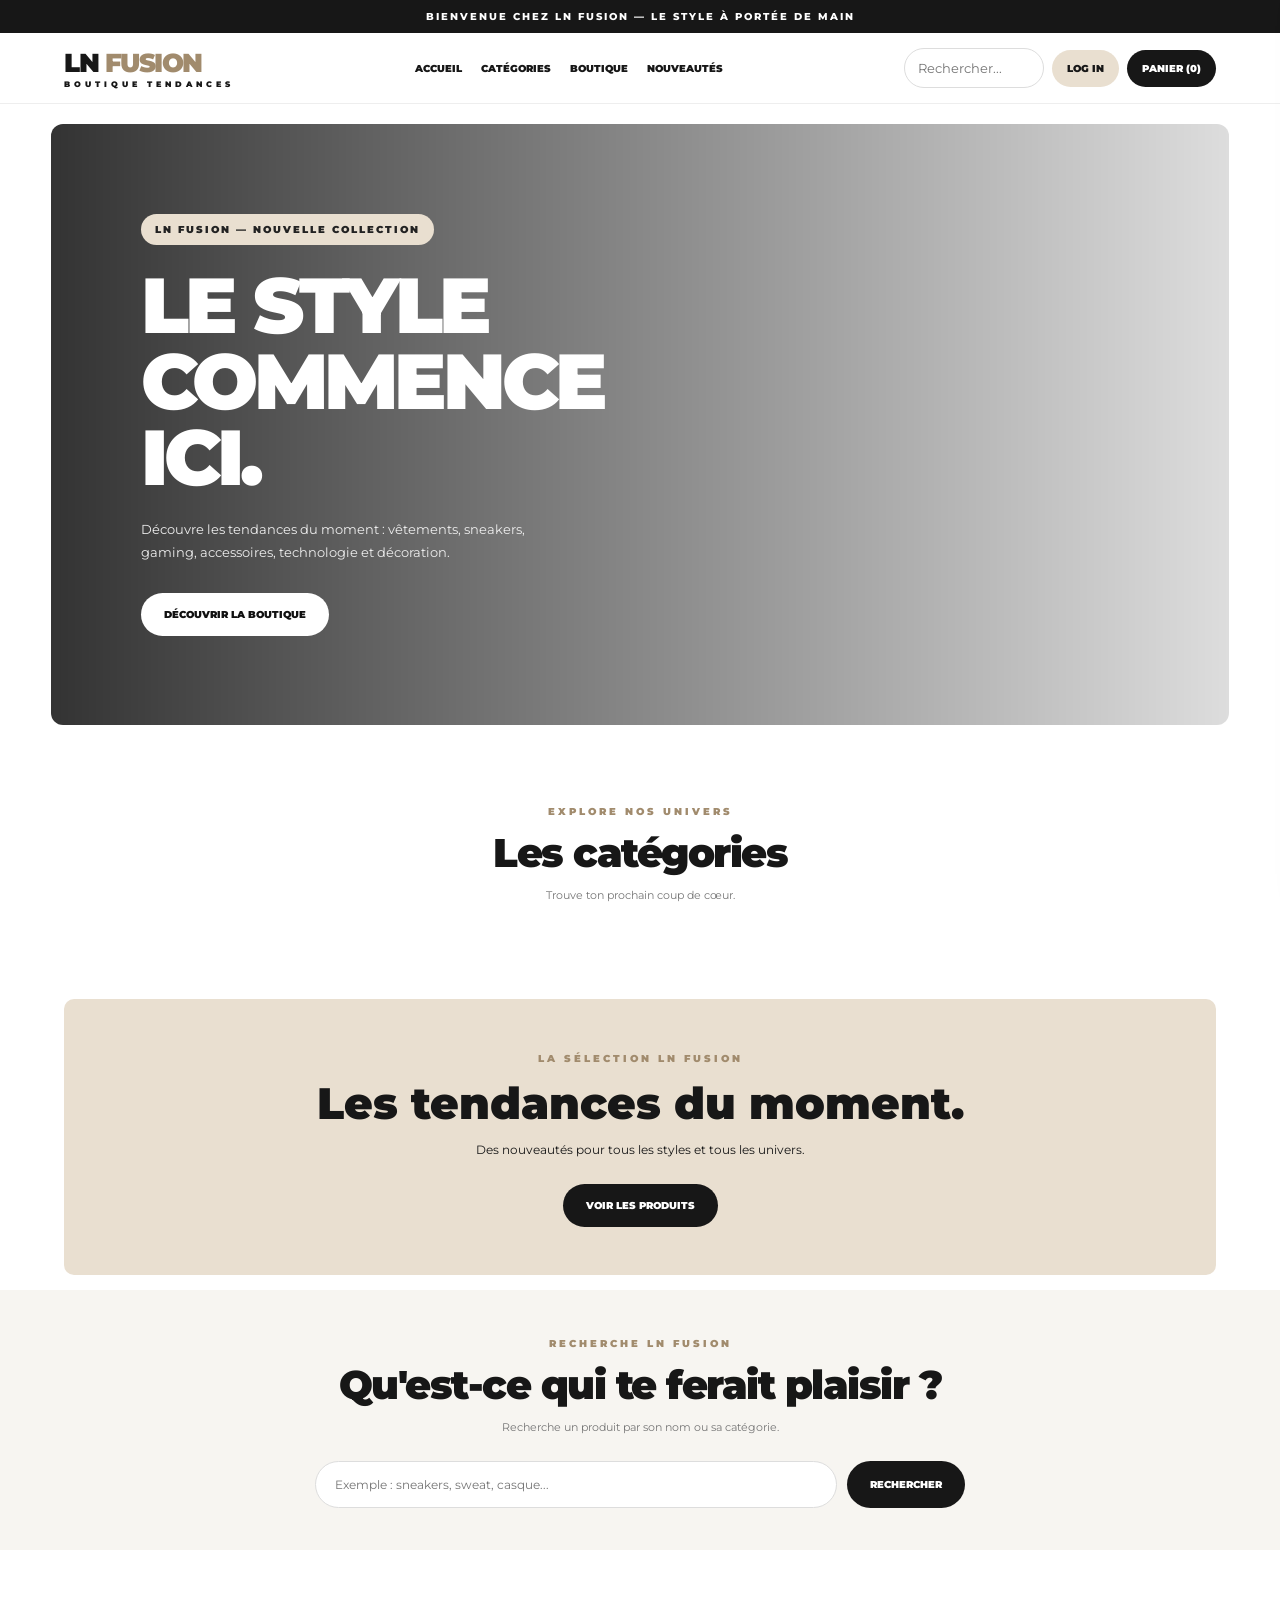
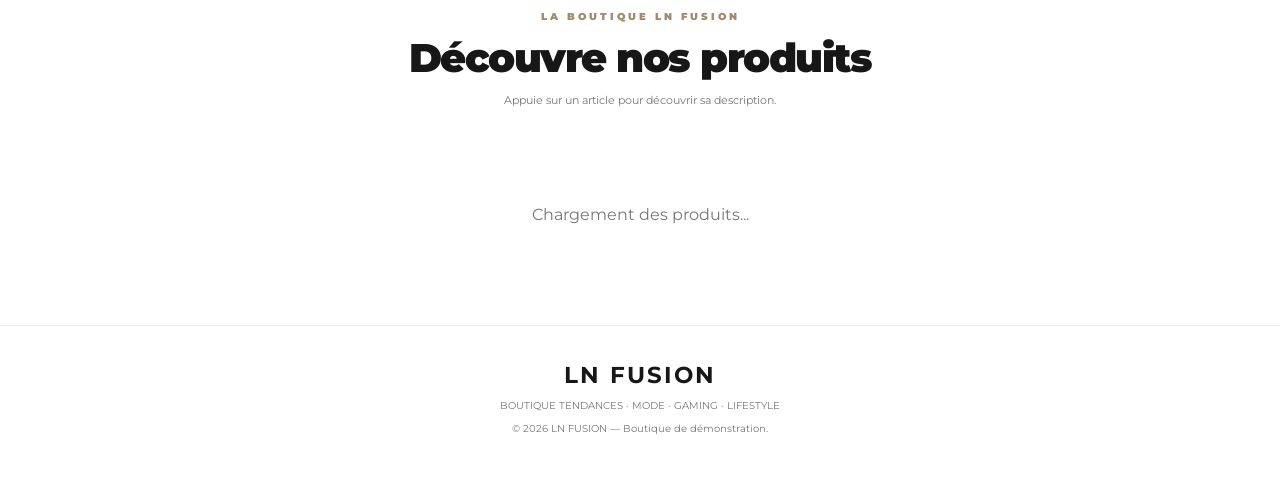
==== commit c23614a6: "Update print statement from 'Hello' to 'Goodbye'" ====
--- a/index.html
+++ b/index.html
@@ -5,329 +5,875 @@
 <meta charset="UTF-8">
 <meta name="viewport" content="width=device-width, initial-scale=1.0">
 <title>LN FUSION - Boutique Tendances</title>
-<meta name="description" content="LN FUSION : mode, sneakers, gaming, technologie et lifestyle.">
+<meta name="description" content="LN FUSION : découvre les tendances mode, sneakers, gaming et lifestyle.">
 <link href="https://fonts.googleapis.com/css2?family=Montserrat:wght@400;500;600;700;800;900&display=swap" rel="stylesheet">
 
 <style>
-:root{
- --black:#171717;
- --white:#fff;
- --beige:#e9dfd0;
- --cream:#f7f5f1;
- --gray:#777;
+:root {
+  --black:#171717;
+  --white:#fff;
+  --beige:#e9dfd0;
+  --cream:#f7f5f1;
+  --gray:#777;
 }
 *{box-sizing:border-box}
 html{scroll-behavior:smooth}
-body{margin:0;background:#fff;color:var(--black);font-family:Montserrat,Arial,sans-serif}
+body{
+  margin:0;
+  background:white;
+  color:var(--black);
+  font-family:Montserrat,Arial,sans-serif;
+}
 button,input{font-family:inherit}
 button{cursor:pointer}
-a{color:inherit;text-decoration:none}
-.topbar{background:var(--black);color:white;text-align:center;padding:9px;font-size:10px;letter-spacing:2px;font-weight:800}
-header{position:sticky;top:0;z-index:20;background:white;border-bottom:1px solid #eee;padding:14px 5%;display:flex;align-items:center;justify-content:space-between;gap:15px}
-.logo{font-size:26px;font-weight:900;letter-spacing:-1.5px;white-space:nowrap}
+a{text-decoration:none;color:inherit}
+
+.topbar{
+  background:var(--black);
+  color:white;
+  text-align:center;
+  padding:10px;
+  font-size:10px;
+  letter-spacing:2px;
+  font-weight:800;
+}
+
+header{
+  position:sticky;
+  top:0;
+  z-index:20;
+  background:white;
+  border-bottom:1px solid #eee;
+  padding:14px 5%;
+  display:flex;
+  align-items:center;
+  justify-content:space-between;
+  gap:15px;
+}
+.logo{
+  font-size:26px;
+  font-weight:900;
+  letter-spacing:-1.5px;
+  white-space:nowrap;
+}
 .logo span{color:#a18b6d}
-.logo small{display:block;font-size:8px;letter-spacing:4px;text-align:center}
-nav{display:flex;gap:19px;align-items:center}
-nav a{font-size:10px;font-weight:900;text-transform:uppercase}
+.logo small{
+  display:block;
+  font-size:8px;
+  letter-spacing:4px;
+  text-align:center;
+}
+nav{
+  display:flex;
+  gap:19px;
+  align-items:center;
+}
+nav a{
+  font-size:10px;
+  font-weight:900;
+  text-transform:uppercase;
+}
 nav a:hover{color:#a18b6d}
-.header-actions{display:flex;gap:8px;align-items:center}
-.search-mini{width:150px;min-width:0;padding:11px 13px;border:1px solid #ddd;border-radius:30px;outline:none}
-.cart-btn,.login-btn{border:0;padding:12px 15px;border-radius:30px;font-size:10px;font-weight:900;white-space:nowrap}
+.header-actions{
+  display:flex;
+  gap:8px;
+  align-items:center;
+}
+.search-mini{
+  width:140px;
+  min-width:0;
+  padding:11px 13px;
+  border:1px solid #ddd;
+  border-radius:30px;
+  outline:none;
+}
+.cart-btn,.login-btn{
+  border:0;
+  padding:12px 15px;
+  border-radius:30px;
+  font-size:10px;
+  font-weight:900;
+  white-space:nowrap;
+}
 .cart-btn{background:var(--black);color:white}
 .login-btn{background:var(--beige);color:var(--black)}
-.login-btn:hover,.cart-btn:hover{opacity:.8}
+.cart-btn:hover,.login-btn:hover{opacity:.75}
 
 /* ACCUEIL */
-.hero{margin:20px 4%;min-height:440px;border-radius:12px;overflow:hidden;background:linear-gradient(90deg,#000b,#0002),url('https://images.unsplash.com/photo-1483985988355-763728e1935b?w=1600') center/cover;display:flex;align-items:center;padding:7%;color:white}
+.hero{
+  margin:20px 4%;
+  min-height:440px;
+  border-radius:12px;
+  overflow:hidden;
+  background:
+    linear-gradient(90deg,#000c,#0002),
+    url("https://images.unsplash.com/photo-1483985988355-763728e1935b?w=1600") center/cover;
+  display:flex;
+  align-items:center;
+  padding:7%;
+  color:white;
+}
 .hero-content{max-width:570px}
-.tag{display:inline-block;background:var(--beige);color:#222;padding:9px 14px;font-size:10px;font-weight:900;letter-spacing:2px;border-radius:30px}
-.hero h1{font-size:clamp(43px,7vw,78px);line-height:.98;letter-spacing:-4px;margin:22px 0;font-weight:900}
-.hero p{font-size:13px;line-height:1.8;color:#eee;max-width:430px}
-.main-btn{display:inline-block;margin-top:15px;background:white;color:#111;border:0;padding:15px 23px;border-radius:30px;font-size:10px;font-weight:900}
+.tag{
+  display:inline-block;
+  background:var(--beige);
+  color:#222;
+  padding:9px 14px;
+  font-size:10px;
+  font-weight:900;
+  letter-spacing:2px;
+  border-radius:30px;
+}
+.hero h1{
+  font-size:clamp(43px,7vw,78px);
+  line-height:.98;
+  letter-spacing:-4px;
+  margin:22px 0;
+  font-weight:900;
+}
+.hero p{
+  font-size:13px;
+  line-height:1.8;
+  color:#eee;
+  max-width:430px;
+}
+.main-btn{
+  display:inline-block;
+  margin-top:15px;
+  background:white;
+  color:#111;
+  border:0;
+  padding:15px 23px;
+  border-radius:30px;
+  font-size:10px;
+  font-weight:900;
+}
 
 /* SECTIONS */
 section{padding:55px 6%}
-.section-head{text-align:center;margin-bottom:27px}
-.section-head small,.eyebrow{color:#a18b6d;font-weight:900;letter-spacing:3px;font-size:10px}
-.section-head h2{font-size:clamp(28px,4vw,40px);letter-spacing:-1.5px;font-weight:900;margin:9px 0}
-.section-head p{font-size:11px;color:var(--gray)}
-.section-row{display:flex;justify-content:space-between;align-items:end;gap:15px;margin-bottom:25px}
-.section-row h2{font-size:34px;margin:7px 0 0;font-weight:900;letter-spacing:-1px}
-.section-row a{font-size:10px;font-weight:900;border-bottom:2px solid;padding-bottom:5px}
+.section-head{
+  text-align:center;
+  margin-bottom:27px;
+}
+.section-head small,.eyebrow{
+  color:#a18b6d;
+  font-weight:900;
+  letter-spacing:3px;
+  font-size:10px;
+}
+.section-head h2{
+  font-size:clamp(28px,4vw,40px);
+  letter-spacing:-1.5px;
+  font-weight:900;
+  margin:9px 0;
+}
+.section-head p{
+  font-size:11px;
+  color:var(--gray);
+}
 
 /* CATÉGORIES */
-.categories{display:grid;grid-template-columns:repeat(6,minmax(0,1fr));gap:13px}
-.category{position:relative;height:165px;border-radius:9px;overflow:hidden;background:#ddd;cursor:pointer}
-.category img{width:100%;height:100%;object-fit:cover;transition:.3s}
+.categories{
+  display:grid;
+  grid-template-columns:repeat(5,minmax(0,1fr));
+  gap:13px;
+}
+.category{
+  position:relative;
+  height:165px;
+  border-radius:9px;
+  overflow:hidden;
+  background:#ddd;
+  cursor:pointer;
+}
+.category img{
+  width:100%;
+  height:100%;
+  object-fit:cover;
+  transition:.3s;
+}
 .category:hover img{transform:scale(1.07)}
-.category:after{content:"";position:absolute;inset:0;background:linear-gradient(transparent,#0009)}
-.category span{position:absolute;z-index:2;bottom:13px;left:11px;color:white;font-size:12px;font-weight:900}
+.category:after{
+  content:"";
+  position:absolute;
+  inset:0;
+  background:linear-gradient(transparent,#0009);
+}
+.category span{
+  position:absolute;
+  z-index:2;
+  bottom:13px;
+  left:11px;
+  color:white;
+  font-size:12px;
+  font-weight:900;
+}
 
 /* BANNIÈRE */
-.banner{margin:15px 5%;padding:48px 20px;text-align:center;background:var(--beige);border-radius:10px}
-.banner h2{font-size:clamp(28px,5vw,44px);margin:10px 0;font-weight:900}
+.banner{
+  margin:15px 5%;
+  padding:48px 20px;
+  text-align:center;
+  background:var(--beige);
+  border-radius:10px;
+}
+.banner h2{
+  font-size:clamp(28px,5vw,44px);
+  margin:10px 0;
+  font-weight:900;
+}
 .banner p{font-size:12px}
 
 /* RECHERCHE */
-.search-section{background:var(--cream);padding-top:42px;padding-bottom:42px}
-.search-area{display:flex;gap:10px;max-width:650px;margin:20px auto 0}
-.search-area input{flex:1;min-width:0;border:1px solid #ddd;border-radius:30px;padding:15px 19px;font-size:12px;outline:none}
-.search-area button{background:var(--black);color:white;border:0;padding:0 23px;border-radius:30px;font-size:10px;font-weight:900}
+.search-section{
+  background:var(--cream);
+  padding-top:42px;
+  padding-bottom:42px;
+}
+.search-area{
+  display:flex;
+  gap:10px;
+  max-width:650px;
+  margin:20px auto 0;
+}
+.search-area input{
+  flex:1;
+  min-width:0;
+  border:1px solid #ddd;
+  border-radius:30px;
+  padding:15px 19px;
+  font-size:12px;
+  outline:none;
+}
+.search-area button{
+  background:var(--black);
+  color:white;
+  border:0;
+  padding:0 23px;
+  border-radius:30px;
+  font-size:10px;
+  font-weight:900;
+}
 
 /* FILTRES */
-.filters{display:flex;gap:8px;flex-wrap:wrap;justify-content:center;margin-bottom:25px}
-.filters button{border:1px solid #ddd;background:white;padding:10px 15px;border-radius:30px;font-size:10px;font-weight:800}
-.filters button.active,.filters button:hover{background:var(--black);color:white;border-color:var(--black)}
+.filters{
+  display:flex;
+  gap:8px;
+  flex-wrap:wrap;
+  justify-content:center;
+  margin-bottom:25px;
+}
+.filters button{
+  border:1px solid #ddd;
+  background:white;
+  padding:10px 15px;
+  border-radius:30px;
+  font-size:10px;
+  font-weight:800;
+}
+.filters button.active,.filters button:hover{
+  background:var(--black);
+  color:white;
+  border-color:var(--black);
+}
 
 /* PRODUITS */
-.products{display:grid;grid-template-columns:repeat(4,minmax(0,1fr));gap:19px}
-.product{background:white;border:1px solid #eee;border-radius:9px;overflow:hidden;transition:.2s}
-.product:hover{transform:translateY(-3px);box-shadow:0 8px 25px #0000000d}
-.product img{width:100%;height:220px;object-fit:cover;cursor:pointer;background:#f2f2f2}
+.products{
+  display:grid;
+  grid-template-columns:repeat(4,minmax(0,1fr));
+  gap:19px;
+}
+.product{
+  background:white;
+  border:1px solid #eee;
+  border-radius:9px;
+  overflow:hidden;
+  transition:.2s;
+}
+.product:hover{
+  transform:translateY(-3px);
+  box-shadow:0 8px 25px #0000000d;
+}
+.product img{
+  width:100%;
+  height:230px;
+  object-fit:cover;
+  cursor:pointer;
+  background:#f2f2f2;
+  display:block;
+}
 .product-info{padding:13px}
-.product-info small{color:#a18b6d;font-size:9px;letter-spacing:1px;font-weight:900}
-.product-info h3{font-size:13px;margin:8px 0;min-height:30px}
-.price{font-weight:900;font-size:16px}
-.add,.details-btn{width:100%;padding:11px;margin-top:9px;border-radius:5px;font-size:10px;font-weight:900}
-.add{background:var(--black);border:1px solid var(--black);color:white}
+.product-info small{
+  color:#a18b6d;
+  font-size:9px;
+  letter-spacing:1px;
+  font-weight:900;
+}
+.product-info h3{
+  font-size:13px;
+  margin:8px 0;
+  min-height:30px;
+}
+.price{
+  font-weight:900;
+  font-size:16px;
+}
+.add,.details-btn{
+  width:100%;
+  padding:11px;
+  margin-top:9px;
+  border-radius:5px;
+  font-size:10px;
+  font-weight:900;
+}
+.add{
+  background:var(--black);
+  border:1px solid var(--black);
+  color:white;
+}
 .add:hover{background:#444}
-.details-btn{background:white;border:1px solid #ddd;color:#222}
-.empty{grid-column:1/-1;text-align:center;color:#777;padding:30px}
+.details-btn{
+  background:white;
+  border:1px solid #ddd;
+  color:#222;
+}
+.empty{
+  grid-column:1/-1;
+  text-align:center;
+  color:#777;
+  padding:30px;
+}
 
 /* PANIER */
-#cart-panel{position:fixed;right:0;top:0;height:100%;width:min(370px,92%);background:white;z-index:60;padding:23px;box-shadow:0 0 40px #0003;transform:translateX(110%);transition:.3s;overflow:auto}
+#cart-panel{
+  position:fixed;
+  right:0;
+  top:0;
+  height:100%;
+  width:min(370px,92%);
+  background:white;
+  z-index:60;
+  padding:23px;
+  box-shadow:0 0 40px #0003;
+  transform:translateX(110%);
+  transition:.3s;
+  overflow:auto;
+}
 #cart-panel.open{transform:translateX(0)}
 #cart-panel h2{font-size:25px}
-.close-cart{padding:10px 14px;background:var(--black);color:white;border:0;border-radius:5px}
-.cart-line{padding:13px 0;border-bottom:1px solid #eee;font-size:12px;display:flex;justify-content:space-between;gap:8px;align-items:center}
-.cart-line button{border:0;background:var(--beige);padding:7px;border-radius:5px;font-size:10px}
+.close-cart{
+  padding:10px 14px;
+  background:var(--black);
+  color:white;
+  border:0;
+  border-radius:5px;
+}
+.cart-line{
+  padding:13px 0;
+  border-bottom:1px solid #eee;
+  font-size:12px;
+  display:flex;
+  justify-content:space-between;
+  gap:8px;
+  align-items:center;
+}
+.cart-line button{
+  border:0;
+  background:var(--beige);
+  padding:7px;
+  border-radius:5px;
+  font-size:10px;
+}
 #total{font-weight:900}
 
-/* DESCRIPTION PRODUIT */
-#product-modal{display:none;position:fixed;inset:0;z-index:70;background:#000b;align-items:center;justify-content:center;padding:18px}
+/* DESCRIPTION */
+#product-modal{
+  display:none;
+  position:fixed;
+  inset:0;
+  z-index:70;
+  background:#000b;
+  align-items:center;
+  justify-content:center;
+  padding:18px;
+}
 #product-modal.open{display:flex}
-.modal-card{width:min(520px,100%);max-height:90vh;overflow:auto;background:white;border-radius:12px;padding:18px}
-.modal-card img{width:100%;height:260px;object-fit:cover;border-radius:8px}
+.modal-card{
+  width:min(520px,100%);
+  max-height:90vh;
+  overflow:auto;
+  background:white;
+  border-radius:12px;
+  padding:18px;
+}
+.modal-card img{
+  width:100%;
+  height:260px;
+  object-fit:cover;
+  border-radius:8px;
+}
 .modal-card h2{font-size:25px}
-.modal-card p{font-size:13px;line-height:1.8;color:#555}
-.modal-close{background:var(--black);color:white;border:0;border-radius:5px;padding:11px 15px;margin-top:10px}
+.modal-card p{
+  font-size:13px;
+  line-height:1.8;
+  color:#555;
+}
+.modal-close{
+  background:var(--black);
+  color:white;
+  border:0;
+  border-radius:5px;
+  padding:11px 15px;
+  margin-top:10px;
+}
 
 /* CONNEXION */
-.auth-overlay{display:none;position:fixed;inset:0;background:#000b;z-index:100;align-items:center;justify-content:center;padding:18px}
+.auth-overlay{
+  display:none;
+  position:fixed;
+  inset:0;
+  background:#000b;
+  z-index:100;
+  align-items:center;
+  justify-content:center;
+  padding:18px;
+}
 .auth-overlay.open{display:flex}
-.auth-box{width:min(420px,100%);background:white;color:#171717;padding:27px;border-radius:14px;position:relative;max-height:92vh;overflow:auto}
-.auth-box h2{font-size:27px;margin:5px 0}
-.auth-box>p{font-size:11px;color:#777}
-.auth-close{position:absolute;right:15px;top:14px;background:none;border:0;font-size:21px}
-.auth-switch{display:flex;gap:8px;margin:20px 0}
-.auth-switch button{flex:1;padding:11px;border:1px solid #ddd;background:white;border-radius:7px;font-size:10px;font-weight:900}
-.auth-switch button.active{background:var(--beige);border-color:#171717}
-.auth-box input{width:100%;padding:13px;border:1px solid #ddd;border-radius:7px;margin:7px 0;outline:none;font-size:12px}
-.auth-submit{width:100%;padding:14px;margin-top:12px;background:var(--black);color:white;border:0;border-radius:7px;font-weight:900}
-.password-help{font-size:10px;line-height:1.7;color:#777;margin:8px 0}
-#password-strength{height:6px;background:#eee;border-radius:10px;overflow:hidden;margin:7px 0}
-#password-strength span{display:block;height:100%;width:0;background:#b34b4b;transition:.2s}
-#auth-message{font-size:11px;font-weight:700;line-height:1.5}
-footer{text-align:center;padding:35px 15px;border-top:1px solid #eee;color:#777;font-size:10px}
-footer strong{font-size:23px;color:#171717;letter-spacing:2px}
+.auth-box{
+  width:min(420px,100%);
+  background:white;
+  color:#171717;
+  padding:27px;
+  border-radius:14px;
+  position:relative;
+  max-height:92vh;
+  overflow:auto;
+}
+.auth-box h2{
+  font-size:27px;
+  margin:15px 0 5px;
+}
+.auth-box>p{
+  font-size:11px;
+  color:#777;
+}
+.auth-close{
+  position:absolute;
+  right:15px;
+  top:14px;
+  background:none;
+  border:0;
+  font-size:21px;
+}
+.auth-switch{
+  display:flex;
+  gap:8px;
+  margin:20px 0;
+}
+.auth-switch button{
+  flex:1;
+  padding:11px;
+  border:1px solid #ddd;
+  background:white;
+  border-radius:7px;
+  font-size:10px;
+  font-weight:900;
+}
+.auth-switch button.active{
+  background:var(--beige);
+  border-color:#171717;
+}
+.auth-box input{
+  width:100%;
+  padding:13px;
+  border:1px solid #ddd;
+  border-radius:7px;
+  margin:7px 0;
+  outline:none;
+  font-size:12px;
+}
+.auth-submit{
+  width:100%;
+  padding:14px;
+  margin-top:12px;
+  background:var(--black);
+  color:white;
+  border:0;
+  border-radius:7px;
+  font-weight:900;
+}
+.password-help{
+  font-size:10px;
+  line-height:1.7;
+  color:#777;
+  margin:8px 0;
+}
+#password-strength{
+  height:6px;
+  background:#eee;
+  border-radius:10px;
+  overflow:hidden;
+  margin:7px 0;
+}
+#strength-bar{
+  display:block;
+  height:100%;
+  width:0;
+  background:#a18b6d;
+  transition:.2s;
+}
+#auth-message{
+  font-size:11px;
+  font-weight:700;
+  line-height:1.5;
+}
+
+footer{
+  text-align:center;
+  padding:35px 15px;
+  border-top:1px solid #eee;
+  color:#777;
+  font-size:10px;
+}
+footer strong{
+  font-size:23px;
+  color:#171717;
+  letter-spacing:2px;
+}
 
 @media(max-width:900px){
- header{flex-wrap:wrap}
- nav{order:3;width:100%;justify-content:center}
- .categories{grid-template-columns:repeat(3,minmax(0,1fr))}
- .products{grid-template-columns:repeat(3,minmax(0,1fr))}
+  header{flex-wrap:wrap}
+  nav{
+    order:3;
+    width:100%;
+    justify-content:center;
+  }
+  .categories{grid-template-columns:repeat(3,minmax(0,1fr))}
+  .products{grid-template-columns:repeat(3,minmax(0,1fr))}
 }
 @media(max-width:600px){
- header{padding:12px 4%;gap:10px}
- .logo{font-size:22px}
- nav{gap:13px}
- nav a{font-size:9px}
- .header-actions{width:100%;justify-content:center}
- .search-mini{flex:1;max-width:220px}
- .hero{min-height:360px;padding:35px 7%;margin:12px 3%}
- .hero h1{letter-spacing:-2px}
- section{padding:40px 5%}
- .categories{grid-template-columns:repeat(2,minmax(0,1fr))}
- .category{height:145px}
- .products{grid-template-columns:repeat(2,minmax(0,1fr));gap:11px}
- .product img{height:170px}
- .product-info{padding:10px}
- .product-info h3{font-size:11px}
- .price{font-size:14px}
- .search-area button{padding:0 15px}
+  header{padding:12px 4%;gap:10px}
+  .logo{font-size:22px}
+  nav{gap:13px}
+  nav a{font-size:9px}
+  .header-actions{
+    width:100%;
+    justify-content:center;
+  }
+  .search-mini{
+    flex:1;
+    max-width:220px;
+  }
+  .hero{
+    min-height:360px;
+    padding:35px 7%;
+    margin:12px 3%;
+  }
+  .hero h1{letter-spacing:-2px}
+  section{padding:40px 5%}
+  .categories{grid-template-columns:repeat(2,minmax(0,1fr))}
+  .category{height:145px}
+  .products{
+    grid-template-columns:repeat(2,minmax(0,1fr));
+    gap:11px;
+  }
+  .product img{height:170px}
+  .product-info{padding:10px}
+  .product-info h3{font-size:11px}
+  .price{font-size:14px}
+  .search-area button{padding:0 15px}
 }
 </style>
 </head>
 
 <body>
 
-<div class="topbar">BIENVENUE CHEZ LN FUSION — LE STYLE À PORTÉE DE MAIN</div>
+<div class="topbar">
+  BIENVENUE CHEZ LN FUSION — LE STYLE À PORTÉE DE MAIN
+</div>
 
 <header>
-<a href="#" aria-label="Accueil LN FUSION">
- <div class="logo">LN <span>FUSION</span><small>BOUTIQUE TENDANCES</small></div>
-</a>
-
-<nav>
- <a href="#accueil">Accueil</a>
- <a href="#univers">Catégories</a>
- <a href="#boutique">Boutique</a>
- <a href="#nouveautes">Nouveautés</a>
-</nav>
-
-<div class="header-actions">
- <input class="search-mini" id="search-top" placeholder="Rechercher...">
- <button class="login-btn" onclick="openLogin()">LOG IN</button>
- <button class="cart-btn" onclick="toggleCart()">PANIER (<span id="count">0</span>)</button>
+  <a href="#accueil">
+    <div class="logo">LN <span>FUSION</span>
+      <small>BOUTIQUE TENDANCES</small>
+    </div>
+  </a>
+
+  <nav>
+    <a href="#accueil">Accueil</a>
+    <a href="#univers">Catégories</a>
+    <a href="#boutique">Boutique</a>
+    <a href="#nouveautes">Nouveautés</a>
+  </nav>
+
+  <div class="header-actions">
+    <input class="search-mini" id="search-top" placeholder="Rechercher...">
+    <button type="button" class="login-btn" onclick="openLogin()">LOG IN</button>
+    <button type="button" class="cart-btn" onclick="toggleCart()">
+      PANIER (<span id="count">0</span>)
+    </button>
+  </div>
+</header>
+
+<main>
+
+<div class="hero" id="accueil">
+  <div class="hero-content">
+    <span class="tag">LN FUSION — NOUVELLE COLLECTION</span>
+    <h1>LE STYLE<br>COMMENCE ICI.</h1>
+    <p>
+      Découvre les tendances du moment : vêtements, sneakers,
+      gaming, accessoires, technologie et décoration.
+    </p>
+    <button class="main-btn" onclick="goToShop()">
+      DÉCOUVRIR LA BOUTIQUE
+    </button>
+  </div>
 </div>
-</header>
-
-<main>
-<div class="hero" id="accueil">
- <div class="hero-content">
-  <span class="tag">LN FUSION — NOUVELLE COLLECTION</span>
-  <h1>LE STYLE<br>COMMENCE ICI.</h1>
-  <p>Découvre les tendances du moment : vêtements, sneakers, gaming, accessoires, technologie et décoration.</p>
-  <button class="main-btn" onclick="goToShop()">DÉCOUVRIR LA BOUTIQUE</button>
- </div>
+
+<section id="univers">
+  <div class="section-head">
+    <small>EXPLORE NOS UNIVERS</small>
+    <h2>Les catégories</h2>
+    <p>Trouve ton prochain coup de cœur.</p>
+  </div>
+  <div class="categories" id="categories"></div>
+</section>
+
+<div class="banner" id="nouveautes">
+  <small class="eyebrow">LA SÉLECTION LN FUSION</small>
+  <h2>Les tendances du moment.</h2>
+  <p>Des nouveautés pour tous les styles et tous les univers.</p>
+  <button class="main-btn"
+    style="background:#171717;color:white"
+    onclick="goToShop()">
+    VOIR LES PRODUITS
+  </button>
 </div>
 
-<section id="univers">
- <div class="section-head">
-  <small>EXPLORE NOS UNIVERS</small>
-  <h2>Les catégories</h2>
-  <p>Trouve ton prochain coup de cœur.</p>
- </div>
- <div class="categories" id="categories"></div>
+<section class="search-section">
+  <div class="section-head">
+    <small>RECHERCHE LN FUSION</small>
+    <h2>Qu'est-ce qui te ferait plaisir ?</h2>
+    <p>Recherche un produit par son nom ou sa catégorie.</p>
+  </div>
+  <div class="search-area">
+    <input id="search-main"
+      placeholder="Exemple : sneakers, sweat, casque...">
+    <button onclick="searchFromMain()">RECHERCHER</button>
+  </div>
 </section>
 
-<div class="banner" id="nouveautes">
- <small class="eyebrow">LA SÉLECTION LN FUSION</small>
- <h2>Les tendances du moment.</h2>
- <p>Des nouveautés pour tous les styles et tous les univers.</p>
- <button class="main-btn" style="background:#171717;color:white" onclick="goToShop()">VOIR LES PRODUITS</button>
+<section id="boutique">
+  <div class="section-head">
+    <small>LA BOUTIQUE LN FUSION</small>
+    <h2>Découvre nos produits</h2>
+    <p>Appuie sur un article pour découvrir sa description.</p>
+  </div>
+  <div class="filters" id="filters"></div>
+  <div class="products" id="products">
+    <p class="empty">Chargement des produits...</p>
+  </div>
+</section>
+
+</main>
+
+<!-- PANIER -->
+<div id="cart-panel">
+  <button class="close-cart" onclick="toggleCart()">FERMER ✕</button>
+  <h2>Mon panier</h2>
+  <div id="cart-items"></div>
+  <h3>Total : <span id="total">0,00</span> €</h3>
+  <p style="font-size:10px;color:#888;line-height:1.6">
+    Boutique de démonstration : aucun paiement réel n'est effectué.
+  </p>
 </div>
 
-<section class="search-section">
- <div class="section-head">
-  <small>RECHERCHE LN FUSION</small>
-  <h2>Qu'est-ce qui te ferait plaisir ?</h2>
-  <p>Recherche un produit par son nom ou sa catégorie.</p>
- </div>
- <div class="search-area">
-  <input id="search-main" placeholder="Exemple : sneakers, sweat, casque...">
-  <button onclick="searchFromMain()">RECHERCHER</button>
- </div>
-</section>
-
-<section id="boutique">
- <div class="section-head">
-  <small>LA BOUTIQUE LN FUSION</small>
-  <h2>Découvre nos produits</h2>
-  <p>Appuie sur un article pour découvrir sa description.</p>
- </div>
- <div class="filters" id="filters"></div>
- <div class="products" id="products"></div>
-</section>
-</main>
-
-<div id="cart-panel">
- <button class="close-cart" onclick="toggleCart()">FERMER ✕</button>
- <h2>Mon panier</h2>
- <div id="cart-items"></div>
- <h3>Total : <span id="total">0,00</span> €</h3>
- <p style="font-size:10px;color:#888;line-height:1.6">Boutique de démonstration : aucun paiement réel n'est effectué.</p>
+<!-- DESCRIPTION PRODUIT -->
+<div id="product-modal" onclick="if(event.target===this)closeProduct()">
+  <div class="modal-card">
+    <div id="product-modal-content"></div>
+    <button class="modal-close" onclick="closeProduct()">FERMER ✕</button>
+  </div>
 </div>
 
-<div id="product-modal" onclick="if(event.target===this)closeProduct()">
- <div class="modal-card">
-  <div id="product-modal-content"></div>
-  <button class="modal-close" onclick="closeProduct()">FERMER ✕</button>
- </div>
+<!-- CONNEXION -->
+<div class="auth-overlay" id="auth-overlay"
+  onclick="if(event.target===this)closeLogin()">
+  <div class="auth-box">
+    <button class="auth-close" onclick="closeLogin()">✕</button>
+
+    <div class="logo">LN <span>FUSION</span></div>
+    <h2 id="auth-title">Bienvenue !</h2>
+    <p>Connecte-toi à ton espace LN FUSION.</p>
+
+    <div class="auth-switch">
+      <button id="login-tab" class="active"
+        onclick="switchAuth('login')">
+        SE CONNECTER
+      </button>
+      <button id="register-tab"
+        onclick="switchAuth('register')">
+        CRÉER UN COMPTE
+      </button>
+    </div>
+
+    <form id="auth-form">
+      <input id="auth-name" type="text"
+        placeholder="Ton nom d'utilisateur"
+        minlength="3" maxlength="25"
+        autocomplete="username" required>
+
+      <input id="auth-password" type="password"
+        placeholder="Ton mot de passe"
+        autocomplete="current-password" required>
+
+      <div id="confirm-area" style="display:none">
+        <input id="auth-confirm" type="password"
+          placeholder="Confirmer ton mot de passe"
+          autocomplete="new-password">
+
+        <div class="password-help">
+          Pour la démonstration : 12 caractères minimum,
+          une majuscule, une minuscule, un chiffre et un caractère spécial.
+        </div>
+
+        <div id="password-strength">
+          <span id="strength-bar"></span>
+        </div>
+        <div id="strength-text" class="password-help">
+          Solidité du mot de passe : non vérifiée
+        </div>
+      </div>
+
+      <button class="auth-submit" id="auth-submit" type="submit">
+        SE CONNECTER
+      </button>
+    </form>
+
+    <p id="auth-message"></p>
+    <p style="font-size:9px;color:#999">
+      Connexion de démonstration : aucun vrai compte n'est créé
+      et aucun mot de passe n'est enregistré.
+    </p>
+  </div>
 </div>
 
-<!-- FENÊTRE DE CONNEXION -->
-<div class="auth-overlay" id="auth-overlay" onclick="if(event.target===this)closeLogin()">
- <div class="auth-box">
-  <button class="auth-close" onclick="closeLogin()">✕</button>
-  <div class="logo">LN <span>FUSION</span></div>
-  <h2 id="auth-title">Bienvenue !</h2>
-  <p>Connecte-toi à ton espace LN FUSION.</p>
-
-  <div class="auth-switch">
-   <button id="login-tab" class="active" onclick="switchAuth('login')">SE CONNECTER</button>
-   <button id="register-tab" onclick="switchAuth('register')">CRÉER UN COMPTE</button>
-  </div>
-
-  <form id="auth-form">
-   <input id="auth-name" type="text" placeholder="Ton nom d'utilisateur" minlength="3" maxlength="25" autocomplete="username" required>
-   <input id="auth-password" type="password" placeholder="Ton mot de passe" autocomplete="current-password" required>
-
-   <div id="confirm-area" style="display:none">
-    <input id="auth-confirm" type="password" placeholder="Confirmer ton mot de passe" autocomplete="new-password">
-    <div class="password-help">
-     Ton mot de passe doit contenir au moins 12 caractères, une majuscule, une minuscule, un chiffre et un caractère spécial.
-    </div>
-    <div id="password-strength"><span id="strength-bar"></span></div>
-    <div id="strength-text" class="password-help">Solidité du mot de passe : non vérifiée</div>
-   </div>
-
-   <button class="auth-submit" id="auth-submit" type="submit">SE CONNECTER</button>
-  </form>
-  <p id="auth-message"></p>
-  <p style="font-size:9px;color:#999">La connexion réelle sera activée après configuration d'un service sécurisé.</p>
- </div>
-</div>
-
 <footer>
- <strong>LN FUSION</strong>
- <p>BOUTIQUE TENDANCES · MODE · GAMING · LIFESTYLE</p>
- <p>© 2026 LN FUSION — Boutique de démonstration.</p>
+  <strong>LN FUSION</strong>
+  <p>BOUTIQUE TENDANCES · MODE · GAMING · LIFESTYLE</p>
+  <p>© 2026 LN FUSION — Boutique de démonstration.</p>
 </footer>
 
 <script>
-/* PRODUITS : anciens produits conservés + nouveautés */
+/* LISTE DES PRODUITS */
 const products = [
-["T-shirt LN Fusion","Mode homme",24.90,"https://images.unsplash.com/photo-1521572163474-6864f9cf17ab?w=600","Un t-shirt au style minimaliste, facile à associer avec un jean ou un pantalon casual."],
-["Sweat LN Fusion","Mode homme",44.90,"https://images.unsplash.com/photo-1556821840-3a63f95609a7?w=600","Un sweat au style urbain et décontracté pour composer une tenue confortable."],
-["Veste urbaine","Mode homme",59.90,"https://images.unsplash.com/photo-1551028719-00167b16eac5?w=600","Une veste inspirée du streetwear qui apporte du caractère à une tenue."],
-["Sneakers Street","Sneakers",69.90,"https://images.unsplash.com/photo-1542291026-7eec264c27ff?w=600","Des sneakers au look dynamique pour compléter une tenue casual."],
-["Hoodie Premium","Mode homme",49.90,"https://images.unsplash.com/photo-1578681994506-b8f463449011?w=600","Un hoodie moderne pour un style décontracté."],
-["Casquette Fusion","Accessoires",19.90,"https://images.unsplash.com/photo-1588850561407-ed78c282e89b?w=600","Une casquette pour ajouter une touche sportive à ton look."],
-
-["Robe tendance","Mode femme",39.90,"https://images.unsplash.com/photo-1496747611176-843222e1e57c?w=600","Une robe au style actuel pour créer une tenue élégante et facile à porter."],
-["Blazer beige","Mode femme",54.90,"https://images.unsplash.com/photo-1591047139829-d91aecb6caea?w=600","Un blazer chic qui apporte une touche soignée à une tenue."],
-["Pantalon large","Mode femme",34.90,"https://images.unsplash.com/photo-1509631179647-0177331693ae?w=600","Un pantalon à la coupe ample pour un look moderne."],
-["Cardigan doux","Mode femme",32.90,"https://images.unsplash.com/photo-1434389677669-e08b4cac3105?w=600","Un cardigan facile à associer pour compléter une tenue."],
-["Jean baggy","Mode homme",42.90,"https://images.unsplash.com/photo-1542272604-787c3835535d?w=600","Un jean à la coupe ample inspiré de la mode urbaine."],
-["Polo classique","Mode homme",29.90,"https://images.unsplash.com/photo-1625910513413-5fc6c3f3b8d1?w=600","Un polo au style simple pour une tenue casual."],
-["Veste oversize","Mode homme",64.90,"https://images.unsplash.com/photo-1529139574466-a303027c1d8b?w=600","Une veste ample au style streetwear."],
-["Baskets blanches","Sneakers",74.90,"https://images.unsplash.com/photo-1549298916-b41d501d3772?w=600","Des baskets blanches faciles à assortir avec différentes tenues."],
-["Sneakers rétro","Sneakers",79.90,"https://images.unsplash.com/photo-1552346154-21d32810aba3?w=600","Des sneakers inspirées des modèles rétro."],
-
-["Setup Gaming","Gaming",399,"https://images.unsplash.com/photo-1593305841991-05c297ba4575?w=600","Un espace gaming pour créer un environnement dédié au jeu."],
-["Clavier mécanique","Gaming",79.90,"https://images.unsplash.com/photo-1587829741301-dc798b83add3?w=600","Un clavier mécanique au style moderne pour ton bureau."],
-["Casque gaming","Gaming",59.90,"https://images.unsplash.com/photo-1599669454699-248893623440?w=600","Un casque au design gaming pour accompagner tes sessions de jeu."],
-["Manette gaming","Gaming",49.90,"https://images.unsplash.com/photo-1600080972464-8e5f35f63d08?w=600","Une manette pour profiter de tes jeux préférés."],
-["Souris gaming","Gaming",34.90,"https://images.unsplash.com/photo-1527814050087-3793815479db?w=600","Une souris au look gaming pour compléter ton équipement."],
-["Fauteuil gaming","Gaming",189,"https://images.unsplash.com/photo-1598550476439-6847785fcea6?w=600","Un fauteuil au style gaming pour aménager ton espace."],
-
-["Lampe ambiance","Chambre",29.90,"https://images.unsplash.com/photo-1507473885765-e6ed057f782c?w=600","Une lampe décorative pour apporter une ambiance chaleureuse."],
-["Lit moderne","Chambre",499,"https://images.unsplash.com/photo-1505693416388-ac5ce068fe85?w=600","Un lit au design moderne pour aménager une chambre."],
-["Décoration murale","Chambre",24.90,"https://images.unsplash.com/photo-1494438639946-1ebd1d20bf85?w=600","Un élément décoratif pour personnaliser les murs."],
-["Bureau design","Chambre",159,"https://images.unsplash.com/photo-1497366754035-f200968a6e72?w=600","Un bureau au style épuré pour organiser ton espace."],
-["Miroir LED","Chambre",49.90,"https://images.unsplash.com/photo-1618221195710-dd6b41faaea6?w=600","Un miroir décoratif pour compléter l'aménagement de ta chambre."],
-["Tapis décoratif","Chambre",39.90,"https://images.unsplash.com/photo-1600166898405-da9535204843?w=600","Un tapis pour ajouter une touche déco à ton intérieur."],
-
-["Écran HD","Technologie",179,"https://images.unsplash.com/photo-1527443224154-c4a3942d3acf?w=600","Un écran pour travailler, étudier ou profiter de contenus numériques."],
-["Écouteurs sans fil","Technologie",49.90,"https://images.unsplash.com/photo-1606220945770-b5b6c2c55bf1?w=600","Des écouteurs au format compact pour écouter tes contenus audio."],
-["Tablette","Technologie",229,"https://images.unsplash.com/photo-1544244015-0df4b3ffc6b0?w=600","Une tablette polyvalente pour consulter des contenus."],
-["Appareil photo","Technologie",299,"https://images.unsplash.com/photo-1516035069371-29a1b244cc32?w=600","Un appareil photo pour capturer des souvenirs."],
-["Enceinte Bluetooth","Technologie",44.90,"https://images.unsplash.com/photo-1608043152269-423dbba4e7e1?w=600","Une enceinte compacte pour écouter de la musique."],
-["Support téléphone","Technologie",14.90,"https://images.unsplash.com/photo-1586953208448-b95a79798f07?w=600","Un support pratique pour poser ton téléphone sur un bureau."],
-
-["Montre élégante","Accessoires",79.90,"https://images.unsplash.com/photo-1523275335684-37898b6baf30?w=600","Une montre au design élégant pour compléter une tenue."],
-["Sac urbain","Accessoires",39.90,"https://images.unsplash.com/photo-1553062407-98eeb64c6a62?w=600","Un sac au style urbain pour les déplacements du quotidien."],
-["Lunettes tendance","Accessoires",24.90,"https://images.unsplash.com/photo-1511499767150-a48a237f0083?w=600","Des lunettes au style contemporain."],
-["Portefeuille","Accessoires",29.90,"https://images.unsplash.com/photo-1627123424574-724758594e93?w=600","Un portefeuille compact au design sobre."],
-["Trousse beauté","Beauté",16.90,"https://images.unsplash.com/photo-15964625
+  {
+    name:"T-shirt LN Fusion", category:"Mode homme", price:24.90,
+    image:"https://images.unsplash.com/photo-1521572163474-6864f9cf17ab?w=700",
+    description:"Un t-shirt au style minimaliste, facile à associer avec un jean ou un pantalon casual."
+  },
+  {
+    name:"Sweat LN Fusion", category:"Mode homme", price:44.90,
+    image:"https://images.unsplash.com/photo-1556821840-3a63f95609a7?w=700",
+    description:"Un sweat au style urbain et décontracté."
+  },
+  {
+    name:"Veste urbaine", category:"Mode homme", price:59.90,
+    image:"https://images.unsplash.com/photo-1551028719-00167b16eac5?w=700",
+    description:"Une veste inspirée du streetwear."
+  },
+  {
+    name:"Hoodie Premium", category:"Mode homme", price:49.90,
+    image:"https://images.unsplash.com/photo-1578681994506-b8f463449011?w=700",
+    description:"Un hoodie moderne pour un style décontracté."
+  },
+  {
+    name:"Jean baggy", category:"Mode homme", price:42.90,
+    image:"https://images.unsplash.com/photo-1542272604-787c3835535d?w=700",
+    description:"Un jean à la coupe ample inspiré de la mode urbaine."
+  },
+  {
+    name:"Polo classique", category:"Mode homme", price:29.90,
+    image:"https://images.unsplash.com/photo-1625910513413-5fc6c3f3b8d1?w=700",
+    description:"Un polo au style simple pour une tenue casual."
+  },
+  {
+    name:"Robe tendance", category:"Mode femme", price:39.90,
+    image:"https://images.unsplash.com/photo-1496747611176-843222e1e57c?w=700",
+    description:"Une robe au style actuel pour créer une tenue élégante."
+  },
+  {
+    name:"Blazer beige", category:"Mode femme", price:54.90,
+    image:"https://images.unsplash.com/photo-1591047139829-d91aecb6caea?w=700",
+    description:"Un blazer chic qui apporte une touche soignée."
+  },
+  {
+    name:"Pantalon large", category:"Mode femme", price:34.90,
+    image:"https://images.unsplash.com/photo-1509631179647-0177331693ae?w=700",
+    description:"Un pantalon à la coupe ample pour un look moderne."
+  },
+  {
+    name:"Cardigan doux", category:"Mode femme", price:32.90,
+    image:"https://images.unsplash.com/photo-1434389677669-e08b4cac3105?w=700",
+    description:"Un cardigan facile à associer."
+  },
+  {
+    name:"Sneakers Street", category:"Sneakers", price:69.90,
+    image:"https://images.unsplash.com/photo-1542291026-7eec264c27ff?w=700",
+    description:"Des sneakers au look dynamique."
+  },
+  {
+    name:"Baskets blanches", category:"Sneakers", price:74.90,
+    image:"https://images.unsplash.com/photo-1549298916-b41d501d3772?w=700",
+    description:"Des baskets blanches faciles à assortir."
+  },
+  {
+    name:"Sneakers rétro", category:"Sneakers", price:79.90,
+    image:"https://images.unsplash.com/photo-1552346154-21d32810aba3?w=700",
+    description:"Des sneakers inspirées des modèles rétro."
+  },
+  {
+    name:"Casquette Fusion", category:"Accessoires", price:19.90,
+    image:"https://images.unsplash.com/photo-1588850561407-ed78c282e89b?w=700",
+    description:"Une casquette pour ajouter une touche sportive."
+  },
+  {
+    name:"Montre élégante", category:"Accessoires", price:79.90,
+    image:"https://images.unsplash.com/photo-1523275335684-37898b6baf30?w=700",
+    description:"Une montre au design élégant."
+  },
+  {
+    name:"Sac urbain", category:"Accessoires", price:39.90,
+    image:"https://images.unsplash.com/photo-1553062407-98eeb64c6a62?w=700",
+    description:"Un sac au style urbain pour les déplacements."
+  },
+  {
+    name:"Lunettes tendance", category:"Accessoires", price:24.90,
+    image:"https://images.unsplash.com/photo-1511499767150-a48a237f0083?w=700",
+    description:"Des lunettes au style contemporain."
+  },
+  {
+    name:"Clavier mécanique", category:"Gaming", price:79.90,
+    image:"https://images.unsplash.com/photo-1587829741301-dc798b83add3?w=700",
+    description:"Un clavier mécanique au style moderne."
+  },
+  {
+    name:"Casque gaming", category:"Gaming", price:59.90,
+    image:"https://images.unsplash.com/photo-1599669454699-248893623440?w=700",
+    description:"Un casque au design gaming."
+  },
+  {
+    name:"Souris gaming", category:"Gaming", price:34.90,
+    image:"https://images.unsplash.com/photo-1527814050087-3793815479db?w=700",
+    description:"Une souris au look gaming."
+  },
+  {
+    name:"Setup Gaming", category:"Gaming", price:399,
+    image:"https://images.unsplash.com/photo-1593305841991-05c297ba4575?w=700",
+    description:"Un espace gaming pour aménager ton environnement de jeu."
+  },
+  {
+    name:"Fauteuil gaming", category:"Gaming", price:189,
+    image:"https://images.unsplash.com/photo-1598550476439-6847785fcea6?w=700",
+    description:"Un fauteuil au st
